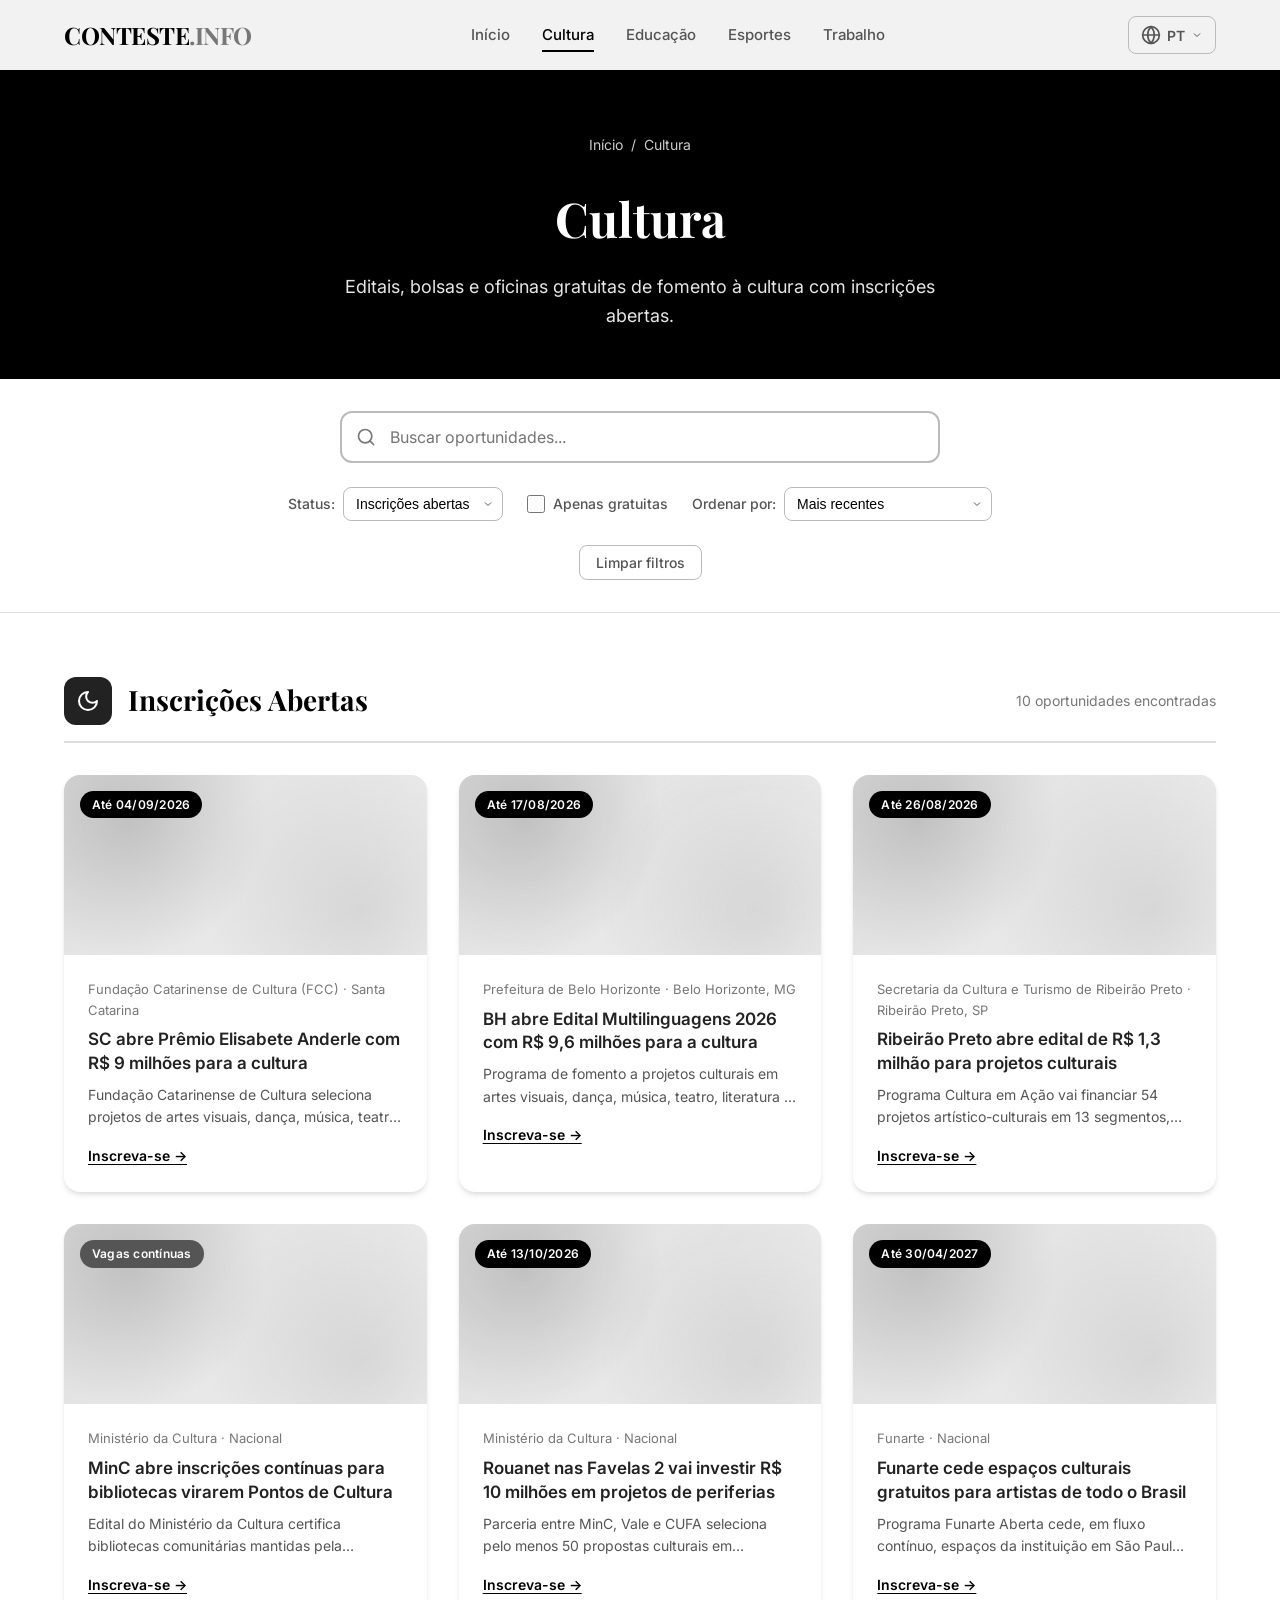
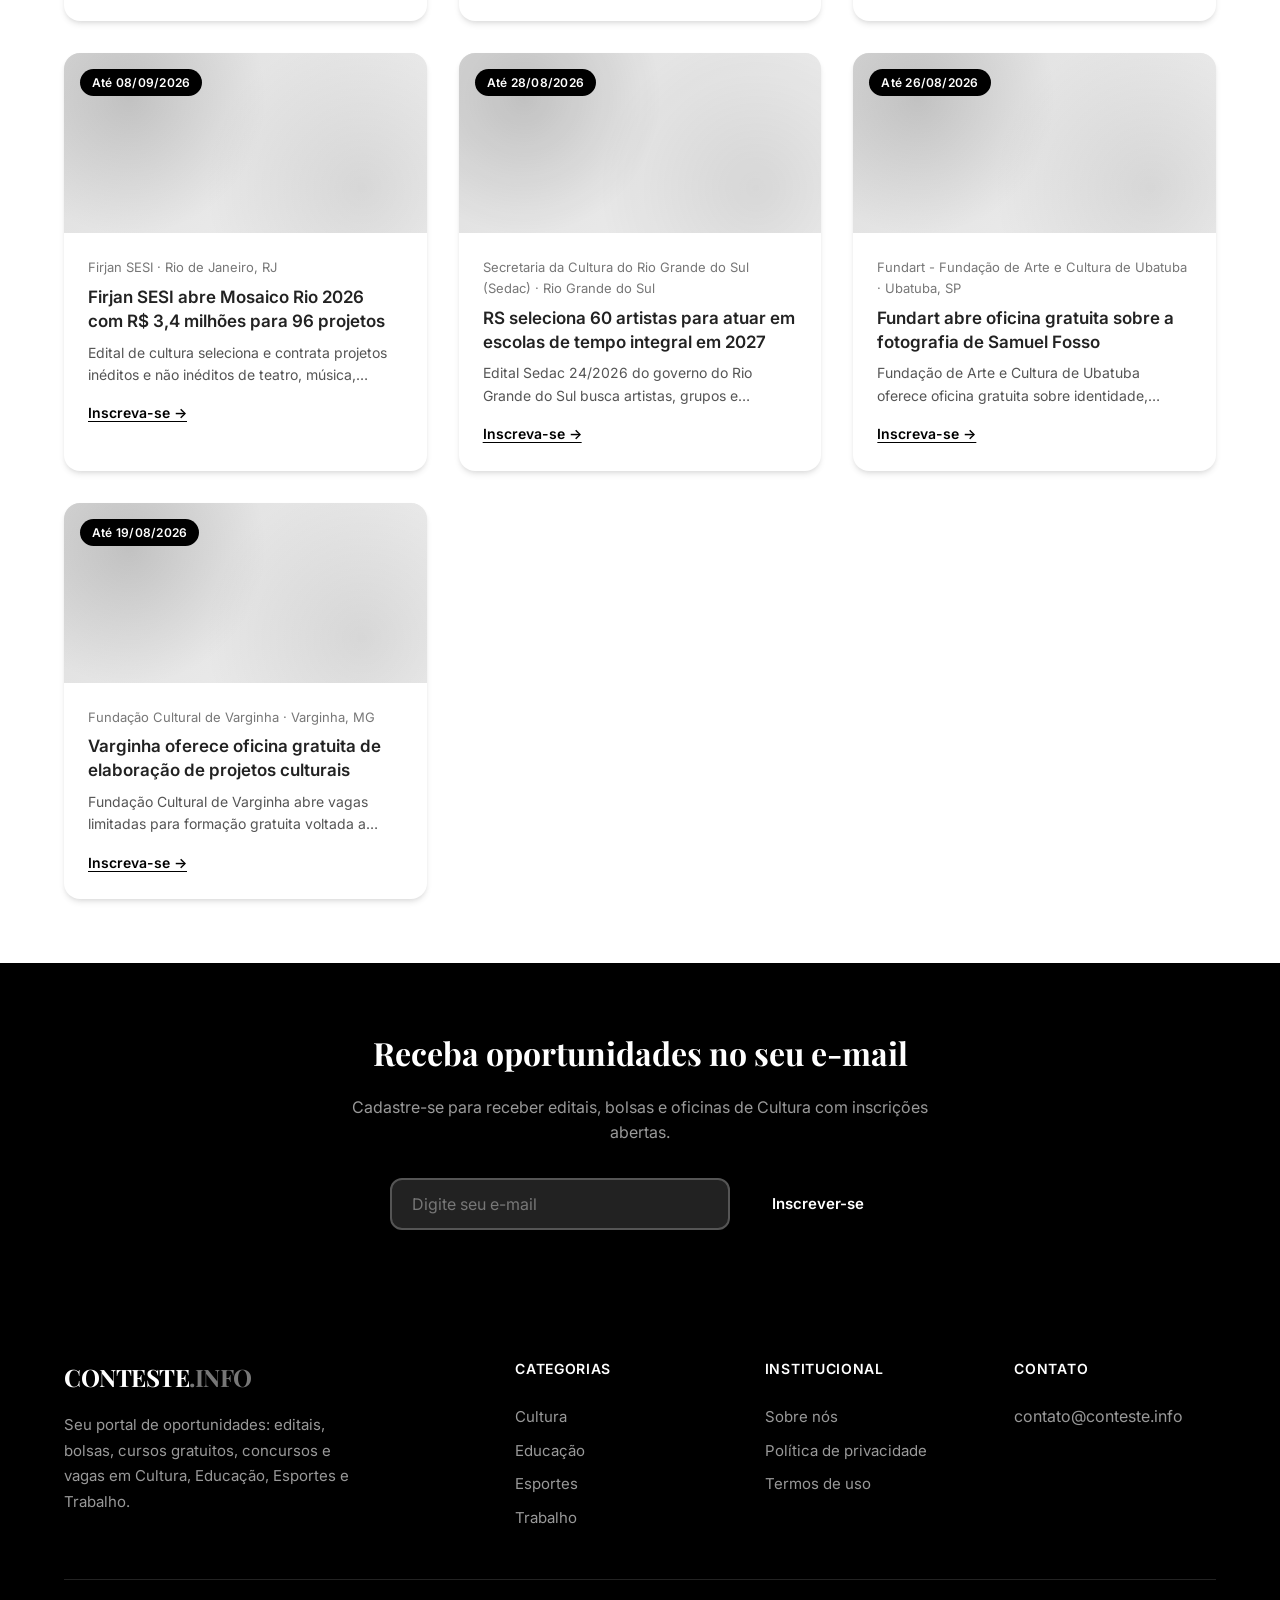
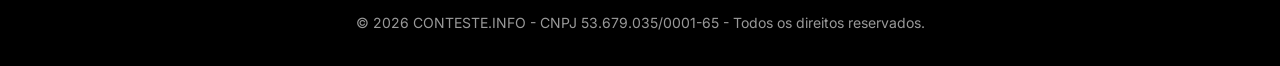
==== cultura.html @ 2ad953fc "Integra busca, filtros, paginacao e idiomas (trabalho do Cline) Traz as mudancas feitas pelo usuario" ====
<!DOCTYPE html>
<html lang="pt-BR">
<head>
    <meta charset="UTF-8">
    <meta name="viewport" content="width=device-width, initial-scale=1.0">
    <meta name="description" content="CONTESTE.INFO - Editais, bolsas e oficinas gratuitas de Cultura com inscrições abertas">
    <title>Cultura - Oportunidades Abertas | CONTESTE.INFO</title>
    <link rel="canonical" href="https://conteste.info/cultura.html">
    <meta property="og:type" content="website">
    <meta property="og:url" content="https://conteste.info/cultura.html">
    <meta property="og:site_name" content="CONTESTE.INFO">
    <meta property="og:title" content="Cultura - Oportunidades Abertas | CONTESTE.INFO">
    <meta property="og:description" content="Editais, bolsas e oficinas gratuitas de Cultura com inscrições abertas">
    <meta property="og:locale" content="pt_BR">
    <meta name="twitter:card" content="summary">
    <meta name="twitter:title" content="Cultura - Oportunidades Abertas | CONTESTE.INFO">
    <meta name="twitter:description" content="Editais, bolsas e oficinas gratuitas de Cultura com inscrições abertas">
    <link rel="stylesheet" href="css/style.css">
    <link rel="preconnect" href="https://fonts.googleapis.com">
    <link rel="preconnect" href="https://fonts.gstatic.com" crossorigin>
    <link href="https://fonts.googleapis.com/css2?family=Inter:wght@300;400;500;600;700&family=Playfair+Display:wght@600;700&display=swap" rel="stylesheet">
    <link rel="icon" type="image/svg+xml" href="assets/favicon.svg">
</head>
<body>
    <header class="header" id="header">
        <div class="container">
            <a href="index.html" class="logo">
                <span class="logo-text">CONTESTE</span>
                <span class="logo-dot">.INFO</span>
            </a>
            <button class="mobile-menu-btn" id="mobileMenuBtn" aria-label="Abrir menu">
                <span></span><span></span><span></span>
            </button>
            <nav class="nav" id="nav">
                <ul class="nav-list">
                    <li><a href="index.html" class="nav-link">Início</a></li>
                    <li><a href="cultura.html" class="nav-link active">Cultura</a></li>
                    <li><a href="educacao.html" class="nav-link">Educação</a></li>
                    <li><a href="esportes.html" class="nav-link">Esportes</a></li>
                    <li><a href="trabalho.html" class="nav-link">Trabalho</a></li>
                </ul>
            </nav>

            <!-- Language Switcher -->
            <div class="language-switcher">
                <button class="lang-btn" id="langBtn" aria-label="Selecionar idioma" aria-expanded="false">
                    <svg xmlns="http://www.w3.org/2000/svg" width="20" height="20" viewBox="0 0 24 24" fill="none" stroke="currentColor" stroke-width="2" stroke-linecap="round" stroke-linejoin="round"><circle cx="12" cy="12" r="10"/><path d="M2 12h20"/><path d="M12 2a15.3 15.3 0 0 1 4 10 15.3 15.3 0 0 1-4 10 15.3 15.3 0 0 1-4-10 15.3 15.3 0 0 1 4-10z"/></svg>
                    <span class="lang-current">PT</span>
                    <svg class="lang-arrow" xmlns="http://www.w3.org/2000/svg" width="12" height="12" viewBox="0 0 24 24" fill="none" stroke="currentColor" stroke-width="2"><path d="m6 9 6 6 6-6"/></svg>
                </button>
                <div class="lang-dropdown" id="langDropdown">
                    <button class="lang-option active" data-lang="pt">🇧🇷 Português</button>
                    <button class="lang-option" data-lang="en">🇺🇸 English</button>
                    <button class="lang-option" data-lang="es">🇪🇸 Español</button>
                </div>
            </div>
        </div>
    </header>

    <main>
        <section class="page-hero">
            <div class="container">
                <nav class="breadcrumb" aria-label="Breadcrumb">
                    <a href="index.html">Início</a><span>/</span><span>Cultura</span>
                </nav>
                <h1>Cultura</h1>
                <p>Editais, bolsas e oficinas gratuitas de fomento à cultura com inscrições abertas.</p>
            </div>
        </section>

        <section class="sections">
            <div class="container">
                <div class="category-section" id="cultura">
                    <div class="category-header">
                        <div class="category-icon">
                            <svg xmlns="http://www.w3.org/2000/svg" width="24" height="24" viewBox="0 0 24 24" fill="none" stroke="currentColor" stroke-width="2" stroke-linecap="round" stroke-linejoin="round"><path d="M12 3a6 6 0 0 0 9 9 9 9 0 1 1-9-9Z"/></svg>
                        </div>
                        <h2 class="category-title">Inscrições Abertas</h2>
                    </div>
                    <div class="news-grid">
                        <article class="news-card opportunity-card">
                            <div class="news-image">
                                <img src="https://www.gov.br/cultura/pt-br/centrais-de-conteudo/marcas-e-logotipos/marcas-atualizadas/minc-govbr_vertical_preto-1.png" alt="" loading="lazy" onerror="this.style.display='none'">
                                <span class="news-tag news-tag--ongoing">Vagas contínuas</span>
                            </div>
                            <div class="news-content">
                                <span class="news-date">Ministério da Cultura · Nacional</span>
                                <h3 class="news-title"><a href="https://www.gov.br/cultura/pt-br/assuntos/editais/inscricoes-abertas/edital-biblioteca-comunitaria-e-cultura-viva1/edital-biblioteca-comunitaria-e-cultura-viva" target="_blank" rel="noopener noreferrer">MinC abre inscrições contínuas para bibliotecas virarem Pontos de Cultura</a></h3>
                                <p class="news-excerpt">Edital do Ministério da Cultura certifica bibliotecas comunitárias mantidas pela sociedade civil como Pontos de Cultura, dando acesso a formações e pontuação extra em editais públicos.</p>
                                <a class="opportunity-cta" href="https://www.gov.br/cultura/pt-br/assuntos/editais/inscricoes-abertas/edital-biblioteca-comunitaria-e-cultura-viva1/edital-biblioteca-comunitaria-e-cultura-viva" target="_blank" rel="noopener noreferrer">Inscreva-se →</a>
                            </div>
                        </article>
                        <article class="news-card opportunity-card">
                            <div class="news-image">
                                <img src="https://www.gov.br/cultura/pt-br/centrais-de-conteudo/marcas-e-logotipos/marcas-atualizadas/minc-govbr_vertical_preto-1.png" alt="" loading="lazy" onerror="this.style.display='none'">
                                <span class="news-tag">Até 13/10/2026</span>
                            </div>
                            <div class="news-content">
                                <span class="news-date">Ministério da Cultura · Nacional</span>
                                <h3 class="news-title"><a href="https://www.gov.br/cultura/pt-br/assuntos/editais/inscricoes-abertas/programa-rouanet-nas-favelas-2/programa-rouanet-nas-favelas-2" target="_blank" rel="noopener noreferrer">Rouanet nas Favelas 2 vai investir R$ 10 milhões em projetos de periferias</a></h3>
                                <p class="news-excerpt">Parceria entre MinC, Vale e CUFA seleciona pelo menos 50 propostas culturais em territórios de favelas e periferias urbanas, com até R$ 200 mil por projeto.</p>
                                <a class="opportunity-cta" href="https://www.gov.br/cultura/pt-br/assuntos/editais/inscricoes-abertas/programa-rouanet-nas-favelas-2/programa-rouanet-nas-favelas-2" target="_blank" rel="noopener noreferrer">Inscreva-se →</a>
                            </div>
                        </article>
                        <article class="news-card opportunity-card">
                            <div class="news-image">
                                <img src="https://www.gov.br/funarte/pt-br/BANNERSITE1120X420PX.png" alt="" loading="lazy" onerror="this.style.display='none'">
                                <span class="news-tag">Até 30/04/2027</span>
                            </div>
                            <div class="news-content">
                                <span class="news-date">Funarte · Nacional</span>
                                <h3 class="news-title"><a href="https://www.gov.br/funarte/pt-br/editais-1/2026/programa-funarte-aberta/programa-funarte-aberta-2026-2013-ocupacao-dos-espacos-culturais-da-funarte-centro-tecnico-de-artes" target="_blank" rel="noopener noreferrer">Funarte cede espaços culturais gratuitos para artistas de todo o Brasil</a></h3>
                                <p class="news-excerpt">Programa Funarte Aberta cede, em fluxo contínuo, espaços da instituição em São Paulo, Rio de Janeiro e Minas Gerais para artistas, coletivos e MEIs realizarem mostras, ensaios e formações.</p>
                                <a class="opportunity-cta" href="https://www.gov.br/funarte/pt-br/editais-1/2026/programa-funarte-aberta/programa-funarte-aberta-2026-2013-ocupacao-dos-espacos-culturais-da-funarte-centro-tecnico-de-artes" target="_blank" rel="noopener noreferrer">Inscreva-se →</a>
                            </div>
                        </article>
                        <article class="news-card opportunity-card">
                            <div class="news-image">
                                <img src="https://www.folhadointerior.com.br/wp-content/uploads/2026/08/edital-cultura-firjan-sesi-e1786386224728.jpg" alt="" loading="lazy" onerror="this.style.display='none'">
                                <span class="news-tag">Até 08/09/2026</span>
                            </div>
                            <div class="news-content">
                                <span class="news-date">Firjan SESI · Rio de Janeiro, RJ</span>
                                <h3 class="news-title"><a href="https://www.firjan.com.br/noticias/edital-mosaico-rio-2026.htm" target="_blank" rel="noopener noreferrer">Firjan SESI abre Mosaico Rio 2026 com R$ 3,4 milhões para 96 projetos</a></h3>
                                <p class="news-excerpt">Edital de cultura seleciona e contrata projetos inéditos e não inéditos de teatro, música, dança, circo, fotografia e artes visuais de pessoas jurídicas e MEIs culturais do Rio de Janeiro.</p>
                                <a class="opportunity-cta" href="https://www.firjan.com.br/noticias/edital-mosaico-rio-2026.htm" target="_blank" rel="noopener noreferrer">Inscreva-se →</a>
                            </div>
                        </article>
                        <article class="news-card opportunity-card">
                            <div class="news-image">
                                <img src="https://cultura.rs.gov.br/upload/recortes/202607/20093501_189603_GD.jpeg" alt="" loading="lazy" onerror="this.style.display='none'">
                                <span class="news-tag">Até 28/08/2026</span>
                            </div>
                            <div class="news-content">
                                <span class="news-date">Secretaria da Cultura do Rio Grande do Sul (Sedac) · Rio Grande do Sul</span>
                                <h3 class="news-title"><a href="https://cultura.rs.gov.br/edital-para-projetos-culturais-em-escolas-de-tempo-integral-esta-com-inscricoes-abertas" target="_blank" rel="noopener noreferrer">RS seleciona 60 artistas para atuar em escolas de tempo integral em 2027</a></h3>
                                <p class="news-excerpt">Edital Sedac 24/2026 do governo do Rio Grande do Sul busca artistas, grupos e coletivos com experiência de ensino para desenvolver projetos culturais integrados ao currículo escolar.</p>
                                <a class="opportunity-cta" href="https://cultura.rs.gov.br/edital-para-projetos-culturais-em-escolas-de-tempo-integral-esta-com-inscricoes-abertas" target="_blank" rel="noopener noreferrer">Inscreva-se →</a>
                            </div>
                        </article>
                        <article class="news-card opportunity-card">
                            <div class="news-image">
                                <img src="https://www.ubatuba.sp.gov.br/wp-content/uploads/sites/2/2026/07/WhatsApp-Image-2026-07-30-at-12.11.11.jpeg" alt="" loading="lazy" onerror="this.style.display='none'">
                                <span class="news-tag">Até 26/08/2026</span>
                            </div>
                            <div class="news-content">
                                <span class="news-date">Fundart - Fundação de Arte e Cultura de Ubatuba · Ubatuba, SP</span>
                                <h3 class="news-title"><a href="https://www.ubatuba.sp.gov.br/noticias/inscricoesfundartagosto26/" target="_blank" rel="noopener noreferrer">Fundart abre oficina gratuita sobre a fotografia de Samuel Fosso</a></h3>
                                <p class="news-excerpt">Fundação de Arte e Cultura de Ubatuba oferece oficina gratuita sobre identidade, representação e cultura na obra do fotógrafo camaronês, aberta a maiores de 16 anos.</p>
                                <a class="opportunity-cta" href="https://www.ubatuba.sp.gov.br/noticias/inscricoesfundartagosto26/" target="_blank" rel="noopener noreferrer">Inscreva-se →</a>
                            </div>
                        </article>
                        <article class="news-card opportunity-card">
                            <div class="news-image">
                                <img src="https://fundacaoculturaldevarginha.com.br/wp-content/uploads/2026/08/SaveClip.App_764832864_17955190410195025_285519412769296324_n-001.jpg" alt="" loading="lazy" onerror="this.style.display='none'">
                                <span class="news-tag">Até 19/08/2026</span>
                            </div>
                            <div class="news-content">
                                <span class="news-date">Fundação Cultural de Varginha · Varginha, MG</span>
                                <h3 class="news-title"><a href="https://fundacaoculturaldevarginha.com.br/inscricoes-gratuitas-para-oficina-de-elaboracao-de-projetos-culturais/" target="_blank" rel="noopener noreferrer">Varginha oferece oficina gratuita de elaboração de projetos culturais</a></h3>
                                <p class="news-excerpt">Fundação Cultural de Varginha abre vagas limitadas para formação gratuita voltada a artistas, produtores e gestores culturais interessados em economia criativa, com certificado ao final.</p>
                                <a class="opportunity-cta" href="https://fundacaoculturaldevarginha.com.br/inscricoes-gratuitas-para-oficina-de-elaboracao-de-projetos-culturais/" target="_blank" rel="noopener noreferrer">Inscreva-se →</a>
                            </div>
                        </article>
                    </div>
                </div>
            </div>
        </section>

        <section class="newsletter">
            <div class="container">
                <div class="newsletter-content">
                    <h2 class="newsletter-title">Receba oportunidades no seu e-mail</h2>
                    <p class="newsletter-text">Cadastre-se para receber editais, bolsas e oficinas de Cultura com inscrições abertas.</p>
                    <form class="newsletter-form" id="newsletterForm" method="post" target="_blank">
                        <input type="email" name="email" class="newsletter-input" placeholder="Digite seu e-mail" required>
                        <input type="hidden" name="embed" value="1">
                        <button type="submit" class="btn btn-secondary">Inscrever-se</button>
                    </form>
                </div>
            </div>
        </section>
    </main>

    <footer class="footer">
        <div class="container">
            <div class="footer-grid">
                <div class="footer-brand">
                    <a href="index.html" class="logo">
                        <span class="logo-text">CONTESTE</span>
                        <span class="logo-dot">.INFO</span>
                    </a>
                    <p class="footer-description">Seu portal de oportunidades: editais, bolsas, cursos gratuitos, concursos e vagas em Cultura, Educação, Esportes e Trabalho.</p>
                </div>
                <div class="footer-links">
                    <h4 class="footer-title">Categorias</h4>
                    <ul>
                        <li><a href="cultura.html">Cultura</a></li>
                        <li><a href="educacao.html">Educação</a></li>
                        <li><a href="esportes.html">Esportes</a></li>
                        <li><a href="trabalho.html">Trabalho</a></li>
                    </ul>
                </div>
                <div class="footer-links">
                    <h4 class="footer-title">Institucional</h4>
                    <ul>
                        <li><a href="#">Sobre nós</a></li>
                        <li><a href="#">Política de privacidade</a></li>
                        <li><a href="#">Termos de uso</a></li>
                    </ul>
                </div>
                <div class="footer-contact">
                    <h4 class="footer-title">Contato</h4>
                    <p><a href="mailto:contato@conteste.info">contato@conteste.info</a></p>
                </div>
            </div>
            <div class="footer-bottom">
                <p>&copy; 2026 CONTESTE.INFO - CNPJ 53.679.035/0001-65 - Todos os direitos reservados.</p>
            </div>
        </div>
    </footer>
    <script src="js/main.js"></script>
</body>
</html>
---- css/style.css ----
/* ============================================
   CONTESTE.INFO - Stylesheet Principal
   Versão Preto e Branco
   ============================================ */

:root {
    /* Cores - Preto e Branco */
    --color-black: #000000;
    --color-gray-900: #111111;
    --color-gray-800: #222222;
    --color-gray-700: #333333;
    --color-gray-600: #555555;
    --color-gray-500: #777777;
    --color-gray-400: #999999;
    --color-gray-300: #bbbbbb;
    --color-gray-200: #dddddd;
    --color-gray-100: #f0f0f0;
    --color-white: #ffffff;
    
    /* Cores de Categoria (preto e branco) */
    --color-cultura: #222222;
    --color-educacao: #333333;
    --color-esportes: #444444;
    --color-trabalho: #555555;
    
    /* Tipografia */
    --font-primary: 'Inter', -apple-system, BlinkMacSystemFont, 'Segoe UI', sans-serif;
    --font-display: 'Playfair Display', Georgia, serif;
    
    /* Espaçamento */
    --spacing-xs: 0.25rem;
    --spacing-sm: 0.5rem;
    --spacing-md: 1rem;
    --spacing-lg: 1.5rem;
    --spacing-xl: 2rem;
    --spacing-2xl: 3rem;
    --spacing-3xl: 4rem;
    
    /* Border Radius */
    --radius-sm: 0.25rem;
    --radius-md: 0.5rem;
    --radius-lg: 0.75rem;
    --radius-xl: 1rem;
    --radius-2xl: 1.5rem;
    --radius-full: 9999px;
    
    /* Shadows */
    --shadow-sm: 0 1px 2px 0 rgba(0, 0, 0, 0.05);
    --shadow-md: 0 4px 6px -1px rgba(0, 0, 0, 0.1), 0 2px 4px -1px rgba(0, 0, 0, 0.06);
    --shadow-lg: 0 10px 15px -3px rgba(0, 0, 0, 0.1), 0 4px 6px -2px rgba(0, 0, 0, 0.05);
    --shadow-xl: 0 20px 25px -5px rgba(0, 0, 0, 0.1), 0 10px 10px -5px rgba(0, 0, 0, 0.04);
    
    /* Transitions */
    --transition-fast: 150ms ease;
    --transition-base: 200ms ease;
    --transition-slow: 300ms ease;
    
    /* Container */
    --container-max: 1200px;
    --container-padding: 1.5rem;
}

/* Reset & Base */
*, *::before, *::after { box-sizing: border-box; margin: 0; padding: 0; }

html { font-size: 16px; scroll-behavior: smooth; -webkit-font-smoothing: antialiased; }

body {
    font-family: var(--font-primary);
    font-size: 1rem;
    line-height: 1.6;
    color: var(--color-gray-800);
    background-color: var(--color-gray-50);
    overflow-x: hidden;
}

a { color: inherit; text-decoration: none; transition: color var(--transition-fast); }
a:hover { color: var(--color-black); }
img { max-width: 100%; height: auto; display: block; }
ul { list-style: none; }
button { font-family: inherit; cursor: pointer; border: none; background: none; }
input { font-family: inherit; }

.container { max-width: var(--container-max); margin: 0 auto; padding: 0 var(--container-padding); }

/* Header */
.header {
    position: fixed; top: 0; left: 0; right: 0; z-index: 1000;
    background-color: rgba(255, 255, 255, 0.95);
    backdrop-filter: blur(10px);
    box-shadow: var(--shadow-sm);
    transition: box-shadow var(--transition-base);
}
.header.scrolled { box-shadow: var(--shadow-md); }
.header .container { display: flex; align-items: center; justify-content: space-between; height: 70px; }

.logo {
    display: flex; align-items: baseline;
    font-family: var(--font-display);
    font-weight: 700; font-size: 1.5rem;
    color: var(--color-black);
    letter-spacing: -0.02em;
}
.logo:hover { color: var(--color-gray-600); }
.logo-text { color: var(--color-black); }
.logo-dot { color: var(--color-gray-500); }

.nav { display: flex; align-items: center; }
.nav-list { display: flex; align-items: center; gap: var(--spacing-xl); }
.nav-link {
    position: relative; font-weight: 500; font-size: 0.9375rem;
    color: var(--color-gray-600); padding: var(--spacing-sm) 0;
    transition: color var(--transition-fast);
}
.nav-link::after {
    content: ''; position: absolute; bottom: 0; left: 0; width: 0; height: 2px;
    background-color: var(--color-black); transition: width var(--transition-base);
}
.nav-link:hover, .nav-link.active { color: var(--color-black); }
.nav-link:hover::after, .nav-link.active::after { width: 100%; }

.mobile-menu-btn {
    display: none; flex-direction: column; justify-content: space-between;
    width: 24px; height: 18px; padding: 0;
}
.mobile-menu-btn span {
    display: block; width: 100%; height: 2px;
    background-color: var(--color-black); border-radius: var(--radius-full);
    transition: all var(--transition-base);
}
.mobile-menu-btn.active span:nth-child(1) { transform: rotate(45deg) translate(5px, 5px); }
.mobile-menu-btn.active span:nth-child(2) { opacity: 0; }
.mobile-menu-btn.active span:nth-child(3) { transform: rotate(-45deg) translate(5px, -5px); }

/* Hero */
.hero {
    padding-top: calc(70px + var(--spacing-3xl));
    padding-bottom: var(--spacing-3xl);
    background-color: var(--color-black);
    color: var(--color-white);
    overflow: hidden; position: relative;
}
.hero .container { display: grid; grid-template-columns: 1fr 1fr; gap: var(--spacing-3xl); align-items: center; }
.hero-content { position: relative; z-index: 1; }
.hero-title {
    font-family: var(--font-display);
    font-size: clamp(2.5rem, 5vw, 3.5rem);
    font-weight: 700; line-height: 1.2; margin-bottom: var(--spacing-lg);
}
.hero-title .highlight {
    color: var(--color-white);
    text-decoration: underline;
    text-underline-offset: 8px;
}
.hero-subtitle {
    font-size: 1.125rem; line-height: 1.7; opacity: 0.8;
    margin-bottom: var(--spacing-xl); max-width: 500px;
}
.hero-visual { position: relative; display: flex; justify-content: center; align-items: center; }
.hero-shape {
    width: 400px; height: 400px;
    background: linear-gradient(135deg, rgba(255,255,255,0.15) 0%, rgba(255,255,255,0.03) 100%);
    border-radius: 30% 70% 70% 30% / 30% 30% 70% 70%;
    animation: morphShape 8s ease-in-out infinite;
}
@keyframes morphShape {
    0%, 100% { border-radius: 30% 70% 70% 30% / 30% 30% 70% 70%; }
    50% { border-radius: 50% 50% 33% 67% / 56% 68% 32% 44%; }
}

/* Buttons */
.btn {
    display: inline-flex; align-items: center; justify-content: center;
    padding: 0.75rem 1.5rem; font-weight: 600; font-size: 0.9375rem;
    border-radius: var(--radius-lg); transition: all var(--transition-base); cursor: pointer;
}
.btn-primary {
    background-color: var(--color-white); color: var(--color-black);
    box-shadow: 0 4px 14px rgba(255, 255, 255, 0.2);
}
.btn-primary:hover {
    background-color: transparent; color: var(--color-white);
    transform: translateY(-2px); box-shadow: 0 6px 20px rgba(255, 255, 255, 0.3);
}
.btn-secondary {
    background-color: var(--color-black); color: var(--color-white);
    border: 2px solid var(--color-black);
}
.btn-secondary:hover {
    background-color: transparent; color: var(--color-black);
}

/* Sections */
.sections { padding: var(--spacing-3xl) 0; }
.category-section { margin-bottom: var(--spacing-3xl); }
.category-section:last-child { margin-bottom: 0; }

.category-header {
    display: flex; align-items: center; gap: var(--spacing-md);
    margin-bottom: var(--spacing-xl); padding-bottom: var(--spacing-md);
    border-bottom: 2px solid var(--color-gray-200);
}
.category-icon {
    display: flex; align-items: center; justify-content: center;
    width: 48px; height: 48px; border-radius: var(--radius-lg);
    color: var(--color-white);
}
#cultura .category-icon { background-color: var(--color-cultura); }
#educacao .category-icon { background-color: var(--color-educacao); }
#esportes .category-icon { background-color: var(--color-esportes); }
#trabalho .category-icon { background-color: var(--color-trabalho); }

.category-title {
    font-family: var(--font-display);
    font-size: 1.75rem; font-weight: 700;
    color: var(--color-black); flex: 1;
}
.see-more {
    font-weight: 600; font-size: 0.875rem; color: var(--color-black);
    text-transform: uppercase; letter-spacing: 0.05em;
    transition: transform var(--transition-fast);
}
.see-more:hover { transform: translateX(4px); color: var(--color-black); }

/* News Grid */
.news-grid { display: grid; grid-template-columns: repeat(3, 1fr); gap: var(--spacing-xl); }

/* News Card */
.news-card {
    background-color: var(--color-white);
    border-radius: var(--radius-xl); overflow: hidden;
    box-shadow: var(--shadow-md);
    transition: all var(--transition-base);
}
.news-card:hover { transform: translateY(-8px); box-shadow: var(--shadow-xl); }
.news-card.featured .news-image { height: 240px; }

.news-image {
    position: relative; height: 180px; overflow: hidden;
    background-color: var(--color-gray-100);
    background-size: cover; background-position: center;
    display: flex; align-items: flex-start; padding: var(--spacing-md);
}
.news-image::before { content: ''; position: absolute; inset: 0; }
.news-image img {
    position: absolute; inset: 0; width: 100%; height: 100%;
    object-fit: contain; object-position: center;
    background-color: var(--color-white);
}

/* Padrões geométricos por categoria (preto e branco) */
#cultura .news-image::before {
    background:
        radial-gradient(circle at 18% 25%, rgba(0,0,0,0.14) 0%, transparent 42%),
        radial-gradient(circle at 82% 75%, rgba(0,0,0,0.09) 0%, transparent 48%),
        linear-gradient(135deg, var(--color-gray-200) 0%, var(--color-gray-100) 100%);
}
#educacao .news-image::before {
    background-image:
        linear-gradient(var(--color-gray-300) 1px, transparent 1px),
        linear-gradient(90deg, var(--color-gray-300) 1px, transparent 1px),
        linear-gradient(135deg, var(--color-gray-100) 0%, var(--color-white) 100%);
    background-size: 24px 24px, 24px 24px, 100% 100%;
    opacity: 0.9;
}
#esportes .news-image::before {
    background:
        repeating-linear-gradient(45deg, var(--color-gray-300) 0 2px, transparent 2px 18px),
        linear-gradient(160deg, var(--color-gray-100) 0%, var(--color-gray-200) 100%);
}
#trabalho .news-image::before {
    background:
        radial-gradient(var(--color-gray-400) 1.5px, transparent 1.5px),
        linear-gradient(180deg, var(--color-white) 0%, var(--color-gray-100) 100%);
    background-size: 18px 18px, 100% 100%;
    background-position: 0 0, 0 0;
}
.news-tag {
    position: relative; z-index: 1;
    display: inline-block; padding: 0.25rem 0.75rem;
    background-color: var(--color-black);
    color: var(--color-white);
    font-size: 0.75rem; font-weight: 600;
    text-transform: none; letter-spacing: 0.02em;
    border-radius: var(--radius-full);
}
.news-tag--ongoing { background-color: var(--color-gray-600); }

.news-content { padding: var(--spacing-lg); }
.news-date {
    display: block; font-size: 0.8125rem;
    color: var(--color-gray-500); margin-bottom: var(--spacing-sm);
}
.opportunity-cta {
    display: inline-flex; align-items: center; gap: 0.25rem;
    margin-top: var(--spacing-md);
    font-weight: 600; font-size: 0.875rem;
    color: var(--color-black);
    text-decoration: underline; text-underline-offset: 3px;
}
.opportunity-cta:hover { color: var(--color-gray-600); }
.news-title {
    font-size: 1.0625rem; font-weight: 600; line-height: 1.4;
    margin-bottom: var(--spacing-sm); display: -webkit-box;
    -webkit-line-clamp: 2; -webkit-box-orient: vertical; overflow: hidden;
}
.news-title a:hover { color: var(--color-black); }
.news-excerpt {
    font-size: 0.875rem; color: var(--color-gray-600); line-height: 1.6;
    display: -webkit-box; -webkit-line-clamp: 2; -webkit-box-orient: vertical; overflow: hidden;
}

/* Newsletter */
.newsletter {
    padding: var(--spacing-3xl) 0;
    background-color: var(--color-black);
}
.newsletter-content { text-align: center; max-width: 600px; margin: 0 auto; }
.newsletter-title {
    font-family: var(--font-display);
    font-size: 2rem; font-weight: 700;
    color: var(--color-white); margin-bottom: var(--spacing-md);
}
.newsletter-text { color: var(--color-gray-400); margin-bottom: var(--spacing-xl); }
.newsletter-form { display: flex; gap: var(--spacing-md); max-width: 500px; margin: 0 auto; }
.newsletter-input {
    flex: 1; padding: 0.875rem 1.25rem;
    border: 2px solid var(--color-gray-600); border-radius: var(--radius-lg);
    background-color: var(--color-gray-800); color: var(--color-white);
    font-size: 1rem; transition: border-color var(--transition-fast);
}
.newsletter-input::placeholder { color: var(--color-gray-500); }
.newsletter-input:focus { outline: none; border-color: var(--color-white); }

/* Footer */
.footer {
    background-color: var(--color-black);
    color: var(--color-gray-400);
    padding-top: var(--spacing-3xl); padding-bottom: var(--spacing-xl);
}
.footer-grid {
    display: grid; grid-template-columns: 2fr 1fr 1fr 1fr;
    gap: var(--spacing-2xl); margin-bottom: var(--spacing-2xl);
}
.footer-brand .logo { margin-bottom: var(--spacing-md); }
.footer-brand .logo-text { color: var(--color-white); }
.footer-brand .logo-dot { color: var(--color-gray-500); }
.footer-description { font-size: 0.9375rem; line-height: 1.7; max-width: 300px; }

.footer-title {
    font-size: 0.875rem; font-weight: 600;
    text-transform: uppercase; letter-spacing: 0.05em;
    color: var(--color-white); margin-bottom: var(--spacing-lg);
}
.footer-links ul { display: flex; flex-direction: column; gap: var(--spacing-sm); }
.footer-links a { font-size: 0.9375rem; transition: color var(--transition-fast); }
.footer-links a:hover { color: var(--color-white); }

.footer-contact p { margin-bottom: var(--spacing-md); }
.footer-contact a { color: var(--color-gray-400); }
.footer-contact a:hover { color: var(--color-white); }

.social-links { display: flex; gap: var(--spacing-md); }
.social-links a {
    display: flex; align-items: center; justify-content: center;
    width: 40px; height: 40px; border-radius: var(--radius-lg);
    background-color: var(--color-gray-800);
    transition: all var(--transition-fast);
}
.social-links a:hover {
    background-color: var(--color-white);
    color: var(--color-black);
}

.footer-bottom {
    padding-top: var(--spacing-xl);
    border-top: 1px solid var(--color-gray-800);
    text-align: center; font-size: 0.875rem;
}

/* Page Hero (for category pages) */
.page-hero {
    padding-top: calc(70px + var(--spacing-3xl));
    padding-bottom: var(--spacing-2xl);
    background-color: var(--color-black);
    color: var(--color-white);
}
.page-hero .container { text-align: center; }
.page-hero h1 {
    font-family: var(--font-display);
    font-size: clamp(2rem, 4vw, 3rem);
    font-weight: 700; margin-bottom: var(--spacing-md);
}
.page-hero p { font-size: 1.125rem; opacity: 0.9; max-width: 600px; margin: 0 auto; }
.breadcrumb {
    display: flex; justify-content: center; gap: var(--spacing-sm);
    margin-bottom: var(--spacing-lg); font-size: 0.875rem; opacity: 0.8;
}
.breadcrumb a:hover { color: var(--color-white); }

/* Responsive */
@media (max-width: 1024px) {
    .news-grid { grid-template-columns: repeat(2, 1fr); }
    .footer-grid { grid-template-columns: repeat(2, 1fr); }
    .hero .container { grid-template-columns: 1fr; text-align: center; }
    .hero-subtitle { margin-left: auto; margin-right: auto; }
    .hero-visual { display: none; }
}

@media (max-width: 768px) {
    :root { --container-padding: 1rem; }
    
    .mobile-menu-btn { display: flex; }
    .nav {
        position: fixed; top: 70px; left: 0; right: 0;
        background-color: var(--color-white);
        box-shadow: var(--shadow-lg);
        transform: translateY(-100%); opacity: 0; visibility: hidden;
        transition: all var(--transition-base);
    }
    .nav.active { transform: translateY(0); opacity: 1; visibility: visible; }
    .nav-list { flex-direction: column; gap: 0; padding: var(--spacing-lg); }
    .nav-link {
        display: block; padding: var(--spacing-md) 0;
        border-bottom: 1px solid var(--color-gray-100); width: 100%;
    }
    .nav-link::after { display: none; }
    
    .news-grid { grid-template-columns: 1fr; }
    .category-header { flex-wrap: wrap; }
    .see-more { order: 3; width: 100%; text-align: right; margin-top: var(--spacing-sm); }
    .newsletter-form { flex-direction: column; }
    
    .footer-grid { grid-template-columns: 1fr; gap: var(--spacing-xl); }
    .footer-brand { order: 1; }
    .footer-contact { order: 2; }
    .footer-links:first-of-type { order: 3; }
    .footer-links:last-of-type { order: 4; }
}

@media (max-width: 480px) {
    .hero-title { font-size: 2rem; }
    .category-title { font-size: 1.5rem; }
    .newsletter-title { font-size: 1.5rem; }
}

/* Animations */
.scroll-animate { opacity: 0; transform: translateY(20px); transition: all 0.6s ease; }
.scroll-animate.visible { opacity: 1; transform: translateY(0); }

/* Search & Filters */
.search-filters {
    padding: var(--spacing-xl) 0;
    background-color: var(--color-white);
    border-bottom: 1px solid var(--color-gray-200);
}
.search-box {
    position: relative;
    max-width: 600px;
    margin: 0 auto var(--spacing-lg);
}
.search-input {
    width: 100%;
    padding: 0.875rem 1rem 0.875rem 3rem;
    border: 2px solid var(--color-gray-300);
    border-radius: var(--radius-lg);
    font-size: 1rem;
    transition: border-color var(--transition-fast);
}
.search-input:focus {
    outline: none;
    border-color: var(--color-black);
}
.search-icon {
    position: absolute;
    left: 1rem;
    top: 50%;
    transform: translateY(-50%);
    color: var(--color-gray-500);
}
.filters-group {
    display: flex;
    flex-wrap: wrap;
    gap: var(--spacing-lg);
    align-items: center;
    justify-content: center;
    max-width: 800px;
    margin: 0 auto;
}
.filter-item {
    display: flex;
    align-items: center;
    gap: var(--spacing-sm);
}
.filter-label {
    font-size: 0.875rem;
    font-weight: 500;
    color: var(--color-gray-600);
    white-space: nowrap;
}
.filter-select {
    padding: 0.5rem 2rem 0.5rem 0.75rem;
    border: 1px solid var(--color-gray-300);
    border-radius: var(--radius-md);
    font-size: 0.875rem;
    background-color: var(--color-white);
    cursor: pointer;
    appearance: none;
    background-image: url("data:image/svg+xml,%3Csvg xmlns='http://www.w3.org/2000/svg' width='12' height='12' viewBox='0 0 24 24' fill='none' stroke='%23555' stroke-width='2'%3E%3Cpath d='m6 9 6 6 6-6'/%3E%3C/svg%3E");
    background-repeat: no-repeat;
    background-position: right 0.5rem center;
}
.filter-select:focus {
    outline: none;
    border-color: var(--color-black);
}
.checkbox-label {
    display: flex;
    align-items: center;
    gap: 0.5rem;
    cursor: pointer;
}
.checkbox-label input[type="checkbox"] {
    width: 1.125rem;
    height: 1.125rem;
    accent-color: var(--color-black);
    cursor: pointer;
}
.btn-clear-filters {
    padding: 0.5rem 1rem;
    font-size: 0.875rem;
    font-weight: 500;
    color: var(--color-gray-600);
    border: 1px solid var(--color-gray-300);
    border-radius: var(--radius-md);
    background-color: var(--color-white);
    cursor: pointer;
    transition: all var(--transition-fast);
}
.btn-clear-filters:hover {
    background-color: var(--color-gray-100);
    color: var(--color-black);
}
.results-count {
    font-size: 0.875rem;
    color: var(--color-gray-500);
    margin-left: auto;
}

/* Pagination */
.pagination {
    display: flex;
    justify-content: center;
    padding: var(--spacing-2xl) 0;
}
.pagination-list {
    display: flex;
    align-items: center;
    gap: var(--spacing-sm);
    list-style: none;
}
.pagination-btn {
    display: flex;
    align-items: center;
    justify-content: center;
    min-width: 2.5rem;
    height: 2.5rem;
    padding: 0 0.5rem;
    font-size: 0.875rem;
    font-weight: 500;
    color: var(--color-gray-600);
    background-color: var(--color-white);
    border: 1px solid var(--color-gray-300);
    border-radius: var(--radius-md);
    cursor: pointer;
    transition: all var(--transition-fast);
}
.pagination-btn:hover {
    background-color: var(--color-gray-100);
    color: var(--color-black);
    border-color: var(--color-gray-400);
}
.pagination-btn.active {
    background-color: var(--color-black);
    color: var(--color-white);
    border-color: var(--color-black);
}
.pagination-ellipsis {
    padding: 0 0.5rem;
    color: var(--color-gray-400);
}
.no-results {
    text-align: center;
    padding: var(--spacing-3xl);
    color: var(--color-gray-500);
    font-size: 1.125rem;
}

/* Opportunity Card Status Variants */
.opportunity-card--closed {
    opacity: 0.7;
}
.opportunity-card--closed .news-tag {
    background-color: var(--color-gray-400);
}
.opportunity-card--extended .news-tag {
    background-color: var(--color-gray-700);
}
.opportunity-card--coming-soon .news-tag {
    background-color: var(--color-gray-500);
}

/* Language Switcher */
.language-switcher {
    position: relative;
    margin-left: var(--spacing-lg);
}
.lang-btn {
    display: flex;
    align-items: center;
    gap: 0.375rem;
    padding: 0.5rem 0.75rem;
    font-size: 0.875rem;
    font-weight: 500;
    color: var(--color-gray-600);
    background-color: transparent;
    border: 1px solid var(--color-gray-300);
    border-radius: var(--radius-md);
    cursor: pointer;
    transition: all var(--transition-fast);
}
.lang-btn:hover {
    background-color: var(--color-gray-100);
    color: var(--color-black);
    border-color: var(--color-gray-400);
}
.lang-current {
    font-weight: 600;
    text-transform: uppercase;
}
.lang-arrow {
    transition: transform var(--transition-fast);
}
.lang-btn[aria-expanded="true"] .lang-arrow {
    transform: rotate(180deg);
}
.lang-dropdown {
    position: absolute;
    top: calc(100% + 0.5rem);
    right: 0;
    min-width: 140px;
    background-color: var(--color-white);
    border: 1px solid var(--color-gray-200);
    border-radius: var(--radius-lg);
    box-shadow: var(--shadow-lg);
    opacity: 0;
    visibility: hidden;
    transform: translateY(-0.5rem);
    transition: all var(--transition-fast);
    z-index: 1001;
}
.lang-dropdown.active {
    opacity: 1;
    visibility: visible;
    transform: translateY(0);
}
.lang-option {
    display: block;
    width: 100%;
    padding: 0.625rem 0.875rem;
    font-size: 0.875rem;
    text-align: left;
    color: var(--color-gray-700);
    background: none;
    border: none;
    cursor: pointer;
    transition: background-color var(--transition-fast);
}
.lang-option:hover {
    background-color: var(--color-gray-100);
}
.lang-option.active {
    background-color: var(--color-gray-100);
    color: var(--color-black);
    font-weight: 600;
}
.lang-option:first-child {
    border-radius: var(--radius-lg) var(--radius-lg) 0 0;
}
.lang-option:last-child {
    border-radius: 0 0 var(--radius-lg) var(--radius-lg);
}

/* Translation Notice */
.translation-notice {
    display: none;
    padding: var(--spacing-sm) var(--spacing-md);
    background-color: var(--color-gray-100);
    border-bottom: 1px solid var(--color-gray-200);
    font-size: 0.75rem;
    color: var(--color-gray-500);
    text-align: center;
}
.translation-notice.visible {
    display: block;
}

/* Responsive for language switcher */
@media (max-width: 768px) {
    .header .container {
        position: relative;
    }
    .language-switcher {
        position: absolute;
        top: 50%;
        right: 50px;
        transform: translateY(-50%);
        margin-left: 0;
    }
    .lang-btn span {
        display: none;
    }
    .lang-dropdown {
        right: -10px;
    }
}

/* Accessibility */
a:focus-visible, button:focus-visible, input:focus-visible {
    outline: 2px solid var(--color-black); outline-offset: 2px;
}
.sr-only {
    position: absolute; width: 1px; height: 1px; padding: 0; margin: -1px;
    overflow: hidden; clip: rect(0,0,0,0); white-space: nowrap; border: 0;
}
::selection { background-color: var(--color-black); color: var(--color-white); }
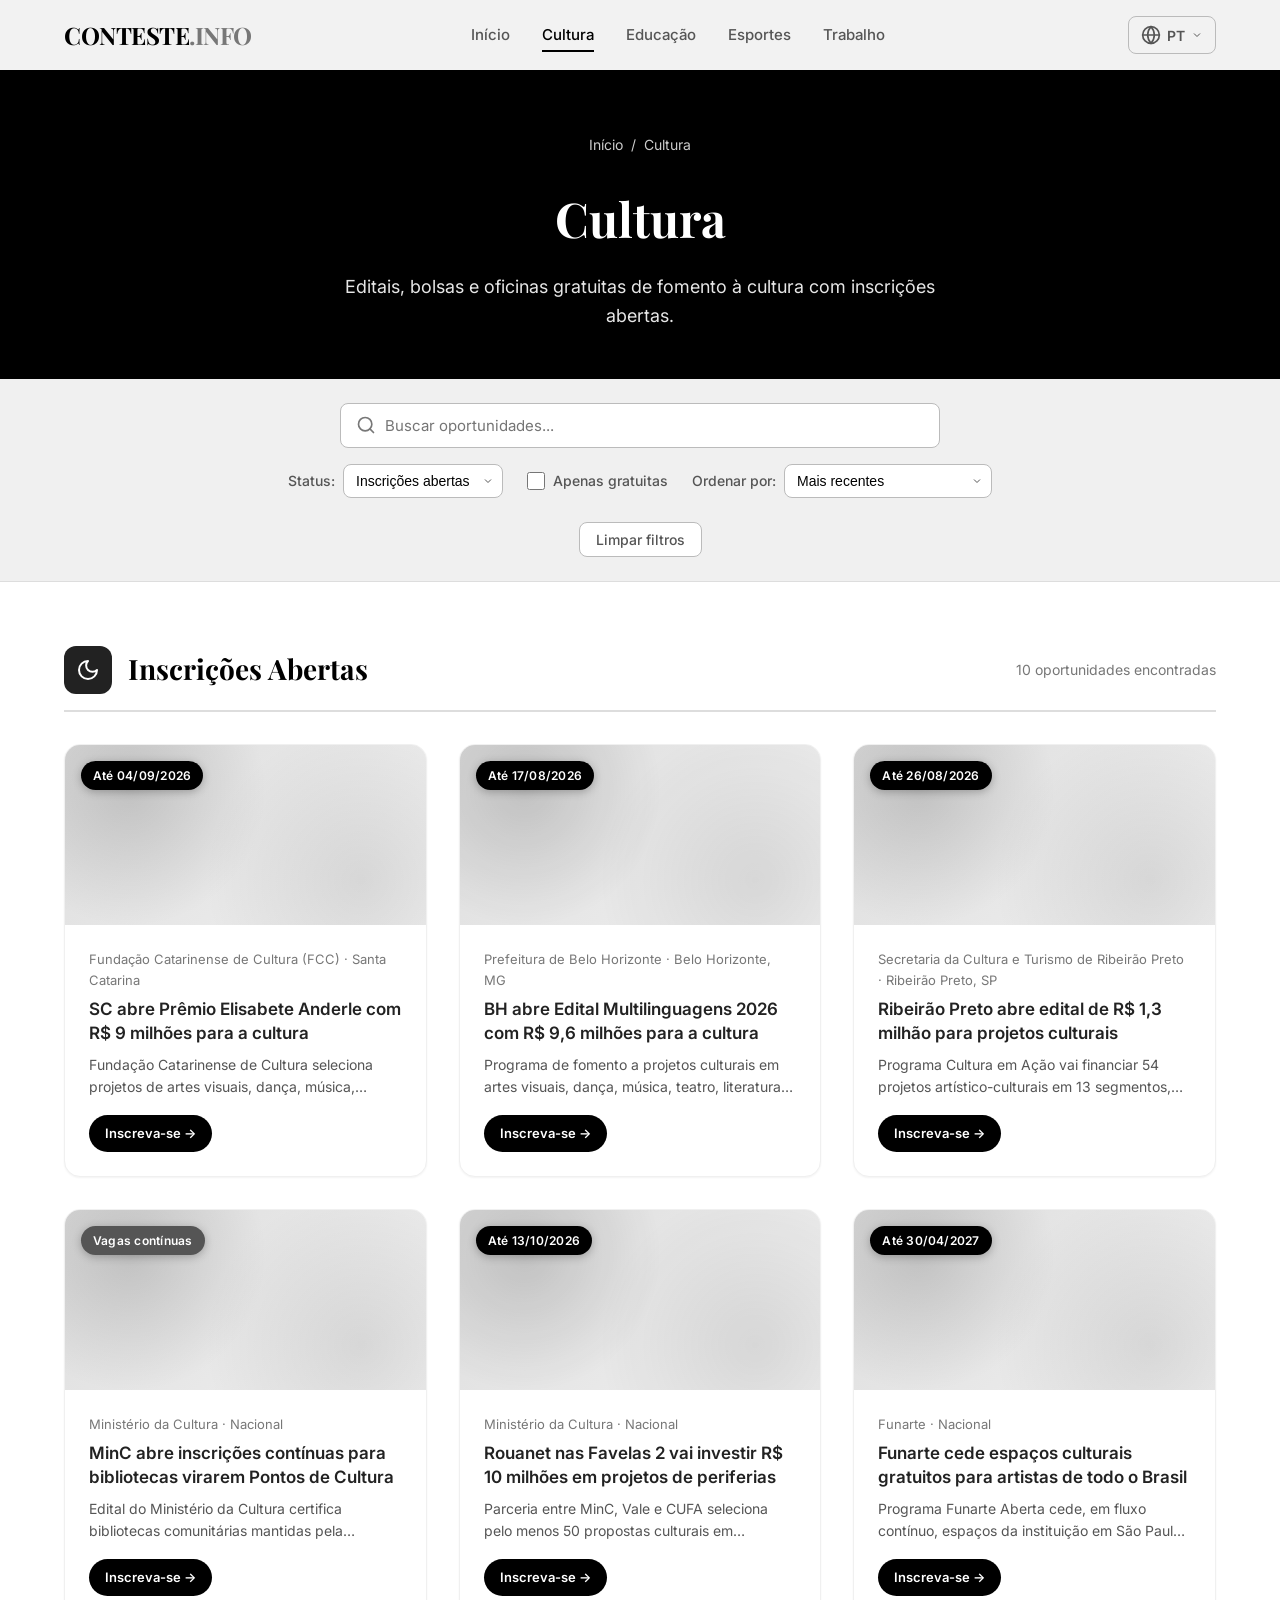
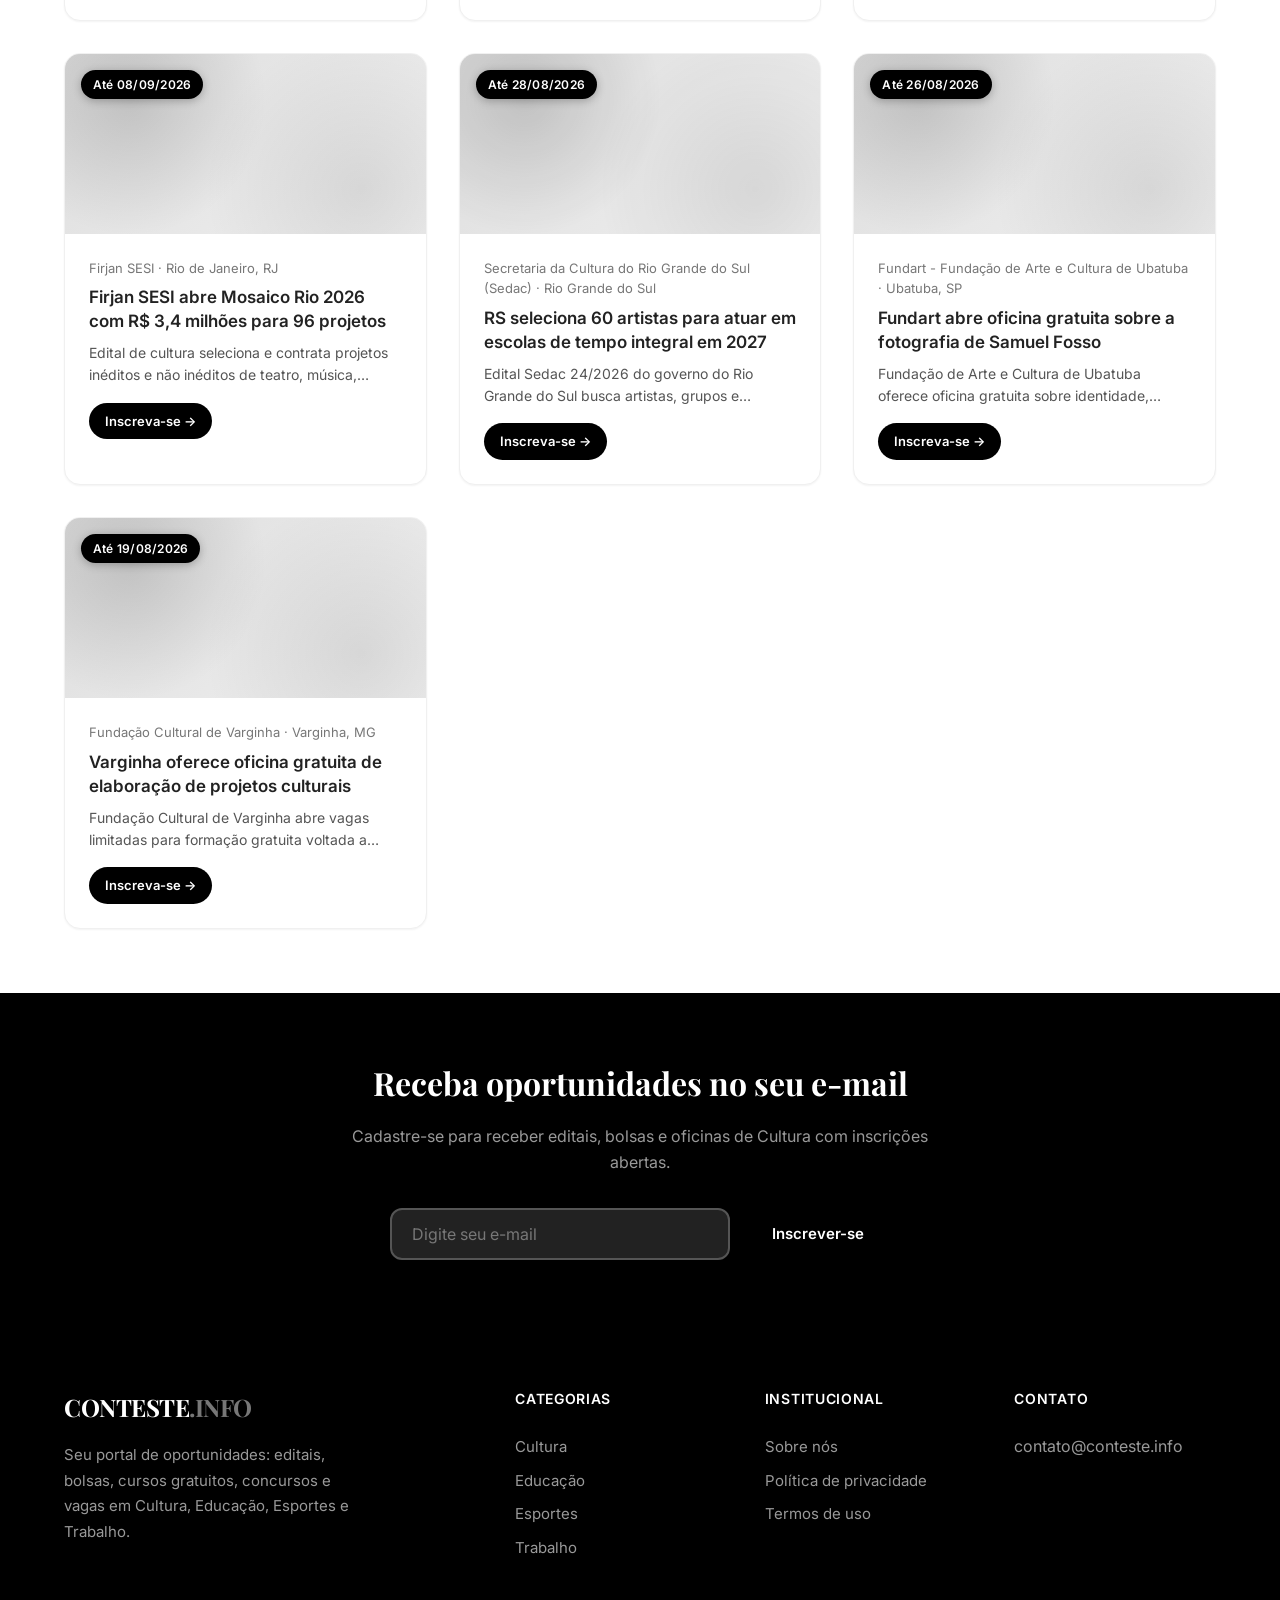
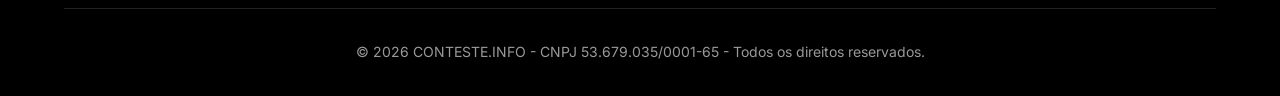
==== commit 09a8e1a9: "Redesign visual: reforca identidade preto e branco, mais profissional - css/style.css: aplica filter" ====
--- a/cultura.html
+++ b/cultura.html
@@ -15,7 +15,7 @@
     <meta name="twitter:card" content="summary">
     <meta name="twitter:title" content="Cultura - Oportunidades Abertas | CONTESTE.INFO">
     <meta name="twitter:description" content="Editais, bolsas e oficinas gratuitas de Cultura com inscrições abertas">
-    <link rel="stylesheet" href="css/style.css">
+    <link rel="stylesheet" href="css/style.css?v=1.3.0">
     <link rel="preconnect" href="https://fonts.googleapis.com">
     <link rel="preconnect" href="https://fonts.gstatic.com" crossorigin>
     <link href="https://fonts.googleapis.com/css2?family=Inter:wght@300;400;500;600;700&family=Playfair+Display:wght@600;700&display=swap" rel="stylesheet">
@@ -219,6 +219,6 @@
             </div>
         </div>
     </footer>
-    <script src="js/main.js"></script>
+    <script src="js/main.js?v=1.3.0"></script>
 </body>
 </html>
--- a/css/style.css
+++ b/css/style.css
@@ -70,7 +70,7 @@
     font-size: 1rem;
     line-height: 1.6;
     color: var(--color-gray-800);
-    background-color: var(--color-gray-50);
+    background-color: var(--color-white);
     overflow-x: hidden;
 }
 
@@ -228,11 +228,16 @@
 /* News Card */
 .news-card {
     background-color: var(--color-white);
+    border: 1px solid var(--color-gray-100);
     border-radius: var(--radius-xl); overflow: hidden;
-    box-shadow: var(--shadow-md);
+    box-shadow: var(--shadow-sm);
     transition: all var(--transition-base);
 }
-.news-card:hover { transform: translateY(-8px); box-shadow: var(--shadow-xl); }
+.news-card:hover {
+    transform: translateY(-4px);
+    box-shadow: var(--shadow-lg);
+    border-color: var(--color-gray-200);
+}
 .news-card.featured .news-image { height: 240px; }
 
 .news-image {
@@ -246,6 +251,10 @@
     position: absolute; inset: 0; width: 100%; height: 100%;
     object-fit: contain; object-position: center;
     background-color: var(--color-white);
+    /* Todo o conteúdo do site é preto e branco — imagens/logos de fontes
+       externas (brasões, marcas institucionais) são convertidas para
+       escala de cinza para manter a identidade visual monocromática. */
+    filter: grayscale(100%) contrast(1.05);
 }
 
 /* Padrões geométricos por categoria (preto e branco) */
@@ -277,28 +286,38 @@
 }
 .news-tag {
     position: relative; z-index: 1;
-    display: inline-block; padding: 0.25rem 0.75rem;
+    display: inline-block; padding: 0.3125rem 0.75rem;
     background-color: var(--color-black);
     color: var(--color-white);
     font-size: 0.75rem; font-weight: 600;
     text-transform: none; letter-spacing: 0.02em;
     border-radius: var(--radius-full);
+    box-shadow: 0 2px 8px rgba(0, 0, 0, 0.25);
 }
 .news-tag--ongoing { background-color: var(--color-gray-600); }
 
-.news-content { padding: var(--spacing-lg); }
+.news-content { padding: var(--spacing-lg); display: flex; flex-direction: column; }
 .news-date {
     display: block; font-size: 0.8125rem;
     color: var(--color-gray-500); margin-bottom: var(--spacing-sm);
 }
+.news-excerpt { margin-bottom: 0; }
 .opportunity-cta {
-    display: inline-flex; align-items: center; gap: 0.25rem;
+    display: inline-flex; align-items: center; gap: 0.375rem;
+    align-self: flex-start;
     margin-top: var(--spacing-md);
-    font-weight: 600; font-size: 0.875rem;
-    color: var(--color-black);
-    text-decoration: underline; text-underline-offset: 3px;
-}
-.opportunity-cta:hover { color: var(--color-gray-600); }
+    padding: 0.5rem 1rem;
+    font-weight: 600; font-size: 0.8125rem;
+    color: var(--color-white);
+    background-color: var(--color-black);
+    border-radius: var(--radius-full);
+    transition: all var(--transition-fast);
+}
+.opportunity-cta:hover {
+    background-color: var(--color-gray-700);
+    color: var(--color-white);
+    gap: 0.5rem;
+}
 .news-title {
     font-size: 1.0625rem; font-weight: 600; line-height: 1.4;
     margin-bottom: var(--spacing-sm); display: -webkit-box;
@@ -450,21 +469,22 @@
 
 /* Search & Filters */
 .search-filters {
-    padding: var(--spacing-xl) 0;
-    background-color: var(--color-white);
+    padding: var(--spacing-lg) 0;
+    background-color: var(--color-gray-100);
     border-bottom: 1px solid var(--color-gray-200);
 }
 .search-box {
     position: relative;
     max-width: 600px;
-    margin: 0 auto var(--spacing-lg);
+    margin: 0 auto var(--spacing-md);
 }
 .search-input {
     width: 100%;
-    padding: 0.875rem 1rem 0.875rem 3rem;
-    border: 2px solid var(--color-gray-300);
-    border-radius: var(--radius-lg);
-    font-size: 1rem;
+    padding: 0.75rem 1rem 0.75rem 2.75rem;
+    border: 1px solid var(--color-gray-300);
+    border-radius: var(--radius-md);
+    background-color: var(--color-white);
+    font-size: 0.9375rem;
     transition: border-color var(--transition-fast);
 }
 .search-input:focus {
@@ -725,6 +745,34 @@
     }
 }
 
+/* Notification (toast) */
+.notification {
+    position: fixed; bottom: 20px; right: 20px; z-index: 9999;
+    display: flex; align-items: center; gap: var(--spacing-md);
+    max-width: 400px; padding: 1rem 1.25rem;
+    background-color: var(--color-black); color: var(--color-white);
+    border-radius: var(--radius-lg);
+    box-shadow: var(--shadow-xl);
+    animation: notificationSlideIn 0.3s ease;
+}
+.notification-icon {
+    display: flex; align-items: center; justify-content: center;
+    flex-shrink: 0; width: 22px; height: 22px;
+    border-radius: 50%; font-size: 0.75rem; font-weight: 700;
+    background-color: var(--color-white); color: var(--color-black);
+}
+.notification--error .notification-icon { background-color: var(--color-gray-300); }
+.notification button {
+    margin-left: auto; flex-shrink: 0;
+    background: none; border: none; color: var(--color-white);
+    font-size: 1.25rem; line-height: 1; cursor: pointer; opacity: 0.7;
+}
+.notification button:hover { opacity: 1; }
+@keyframes notificationSlideIn {
+    from { transform: translateX(100%); opacity: 0; }
+    to { transform: translateX(0); opacity: 1; }
+}
+
 /* Accessibility */
 a:focus-visible, button:focus-visible, input:focus-visible {
     outline: 2px solid var(--color-black); outline-offset: 2px;
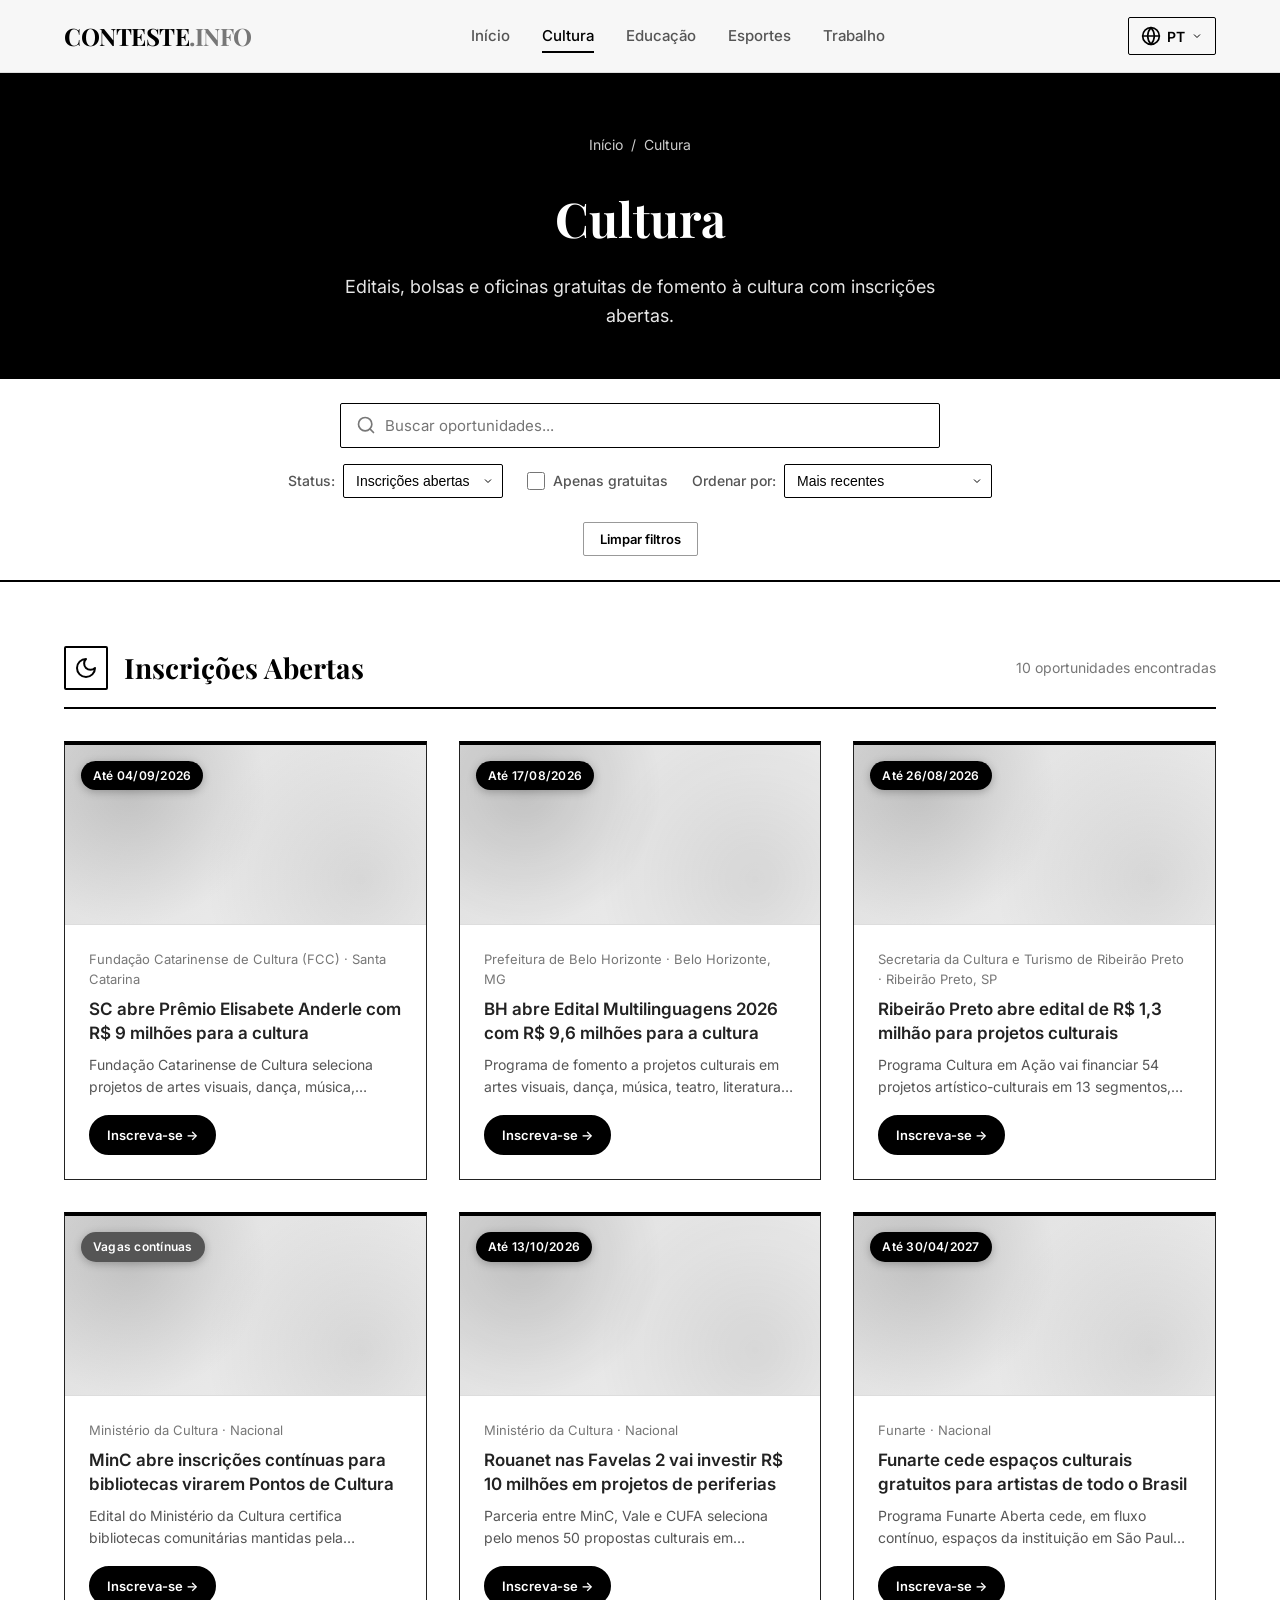
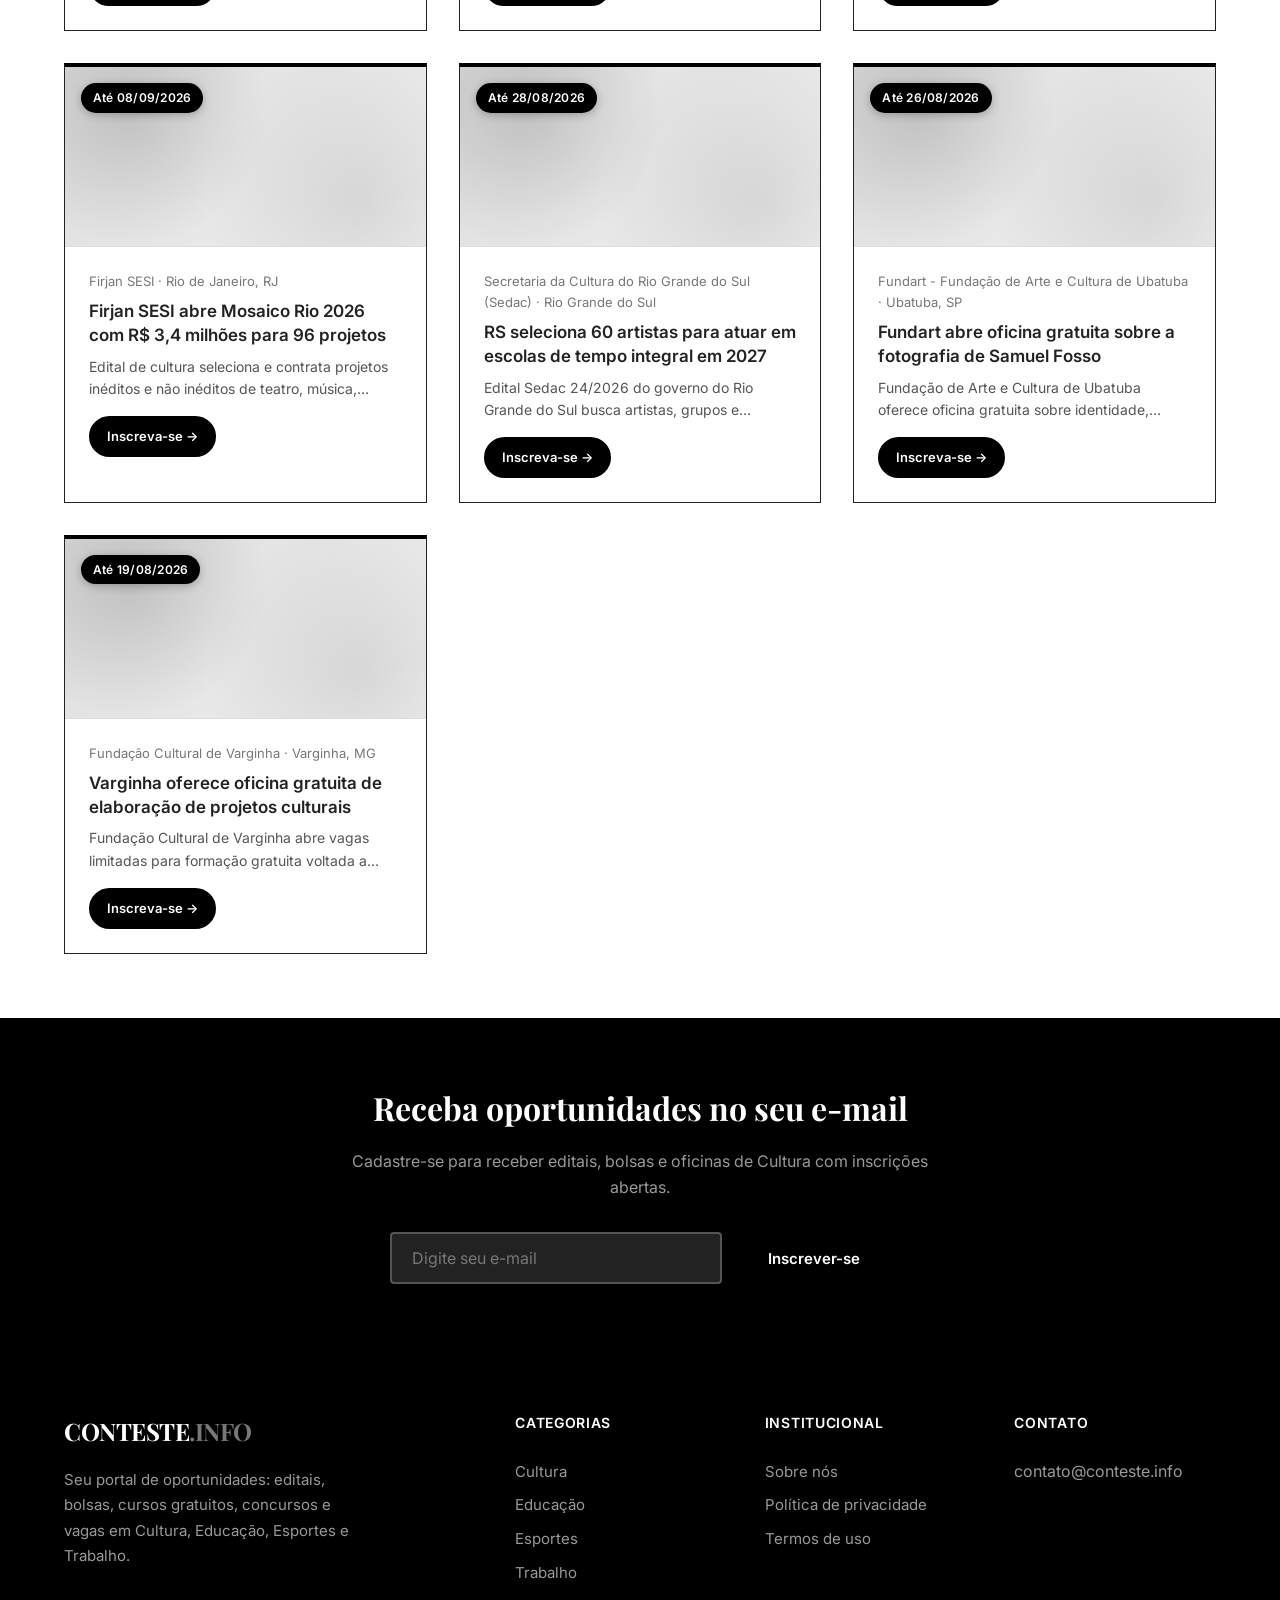
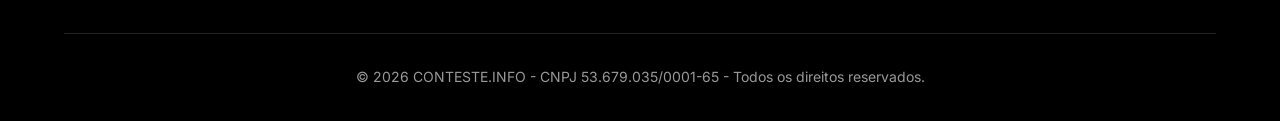
==== commit aac030d9: "Reinventa o visual: identidade "dossie/editorial", 100% P&B Substitui a linguagem visual anterior (c" ====
--- a/cultura.html
+++ b/cultura.html
@@ -15,7 +15,7 @@
     <meta name="twitter:card" content="summary">
     <meta name="twitter:title" content="Cultura - Oportunidades Abertas | CONTESTE.INFO">
     <meta name="twitter:description" content="Editais, bolsas e oficinas gratuitas de Cultura com inscrições abertas">
-    <link rel="stylesheet" href="css/style.css?v=1.3.0">
+    <link rel="stylesheet" href="css/style.css?v=2.0.0">
     <link rel="preconnect" href="https://fonts.googleapis.com">
     <link rel="preconnect" href="https://fonts.gstatic.com" crossorigin>
     <link href="https://fonts.googleapis.com/css2?family=Inter:wght@300;400;500;600;700&family=Playfair+Display:wght@600;700&display=swap" rel="stylesheet">
@@ -219,6 +219,6 @@
             </div>
         </div>
     </footer>
-    <script src="js/main.js?v=1.3.0"></script>
+    <script src="js/main.js?v=2.0.0"></script>
 </body>
 </html>
--- a/css/style.css
+++ b/css/style.css
@@ -16,17 +16,11 @@
     --color-gray-200: #dddddd;
     --color-gray-100: #f0f0f0;
     --color-white: #ffffff;
-    
-    /* Cores de Categoria (preto e branco) */
-    --color-cultura: #222222;
-    --color-educacao: #333333;
-    --color-esportes: #444444;
-    --color-trabalho: #555555;
-    
+
     /* Tipografia */
     --font-primary: 'Inter', -apple-system, BlinkMacSystemFont, 'Segoe UI', sans-serif;
     --font-display: 'Playfair Display', Georgia, serif;
-    
+
     /* Espaçamento */
     --spacing-xs: 0.25rem;
     --spacing-sm: 0.5rem;
@@ -35,26 +29,32 @@
     --spacing-xl: 2rem;
     --spacing-2xl: 3rem;
     --spacing-3xl: 4rem;
-    
-    /* Border Radius */
-    --radius-sm: 0.25rem;
-    --radius-md: 0.5rem;
-    --radius-lg: 0.75rem;
-    --radius-xl: 1rem;
-    --radius-2xl: 1.5rem;
+
+    /* Border Radius — linguagem "documento": quase tudo reto,
+       só o selo de prazo e o menu de idioma ficam arredondados
+       (contraste proposital, como um carimbo). */
+    --radius-sm: 2px;
+    --radius-md: 3px;
+    --radius-lg: 4px;
+    --radius-xl: 4px;
+    --radius-2xl: 4px;
     --radius-full: 9999px;
-    
-    /* Shadows */
-    --shadow-sm: 0 1px 2px 0 rgba(0, 0, 0, 0.05);
-    --shadow-md: 0 4px 6px -1px rgba(0, 0, 0, 0.1), 0 2px 4px -1px rgba(0, 0, 0, 0.06);
-    --shadow-lg: 0 10px 15px -3px rgba(0, 0, 0, 0.1), 0 4px 6px -2px rgba(0, 0, 0, 0.05);
-    --shadow-xl: 0 20px 25px -5px rgba(0, 0, 0, 0.1), 0 10px 10px -5px rgba(0, 0, 0, 0.04);
-    
+
+    /* Espessura de borda — traço grosso e deliberado no lugar de sombra */
+    --border-thin: 1px;
+    --border-thick: 2px;
+
+    /* Shadows (reservadas para elementos flutuantes: dropdown, toast, menu mobile) */
+    --shadow-sm: 0 1px 2px 0 rgba(0, 0, 0, 0.06);
+    --shadow-md: 0 4px 10px -2px rgba(0, 0, 0, 0.12);
+    --shadow-lg: 0 12px 24px -6px rgba(0, 0, 0, 0.18);
+    --shadow-xl: 0 24px 48px -12px rgba(0, 0, 0, 0.28);
+
     /* Transitions */
     --transition-fast: 150ms ease;
     --transition-base: 200ms ease;
     --transition-slow: 300ms ease;
-    
+
     /* Container */
     --container-max: 1200px;
     --container-padding: 1.5rem;
@@ -86,13 +86,13 @@
 /* Header */
 .header {
     position: fixed; top: 0; left: 0; right: 0; z-index: 1000;
-    background-color: rgba(255, 255, 255, 0.95);
+    background-color: rgba(255, 255, 255, 0.97);
     backdrop-filter: blur(10px);
-    box-shadow: var(--shadow-sm);
-    transition: box-shadow var(--transition-base);
-}
-.header.scrolled { box-shadow: var(--shadow-md); }
-.header .container { display: flex; align-items: center; justify-content: space-between; height: 70px; }
+    border-bottom: var(--border-thin) solid var(--color-gray-200);
+    transition: border-color var(--transition-base);
+}
+.header.scrolled { border-bottom-color: var(--color-black); }
+.header .container { display: flex; align-items: center; justify-content: space-between; height: 72px; }
 
 .logo {
     display: flex; align-items: baseline;
@@ -134,57 +134,87 @@
 
 /* Hero */
 .hero {
-    padding-top: calc(70px + var(--spacing-3xl));
+    padding-top: calc(72px + var(--spacing-3xl));
     padding-bottom: var(--spacing-3xl);
     background-color: var(--color-black);
     color: var(--color-white);
     overflow: hidden; position: relative;
 }
-.hero .container { display: grid; grid-template-columns: 1fr 1fr; gap: var(--spacing-3xl); align-items: center; }
+.hero::before {
+    content: ''; position: absolute; inset: 0; pointer-events: none;
+    background-image:
+        linear-gradient(rgba(255,255,255,0.05) 1px, transparent 1px),
+        linear-gradient(90deg, rgba(255,255,255,0.05) 1px, transparent 1px);
+    background-size: 40px 40px;
+    -webkit-mask-image: linear-gradient(115deg, #000 15%, transparent 60%);
+    mask-image: linear-gradient(115deg, #000 15%, transparent 60%);
+}
+.hero .container { display: grid; grid-template-columns: 1fr 1fr; gap: var(--spacing-3xl); align-items: center; position: relative; }
 .hero-content { position: relative; z-index: 1; }
+.hero-eyebrow {
+    display: inline-flex; align-items: center; gap: var(--spacing-sm);
+    font-size: 0.75rem; font-weight: 600; letter-spacing: 0.15em;
+    text-transform: uppercase; color: var(--color-gray-300);
+    margin-bottom: var(--spacing-lg);
+}
+.hero-eyebrow::before {
+    content: ''; width: 28px; height: var(--border-thick);
+    background-color: var(--color-white);
+}
 .hero-title {
     font-family: var(--font-display);
-    font-size: clamp(2.5rem, 5vw, 3.5rem);
-    font-weight: 700; line-height: 1.2; margin-bottom: var(--spacing-lg);
+    font-size: clamp(2.5rem, 5vw, 3.75rem);
+    font-weight: 700; line-height: 1.12; letter-spacing: -0.01em;
+    margin-bottom: var(--spacing-lg);
 }
 .hero-title .highlight {
     color: var(--color-white);
     text-decoration: underline;
+    text-decoration-thickness: 2px;
     text-underline-offset: 8px;
 }
 .hero-subtitle {
-    font-size: 1.125rem; line-height: 1.7; opacity: 0.8;
+    font-size: 1.125rem; line-height: 1.7; opacity: 0.75;
     margin-bottom: var(--spacing-xl); max-width: 500px;
 }
 .hero-visual { position: relative; display: flex; justify-content: center; align-items: center; }
 .hero-shape {
-    width: 400px; height: 400px;
-    background: linear-gradient(135deg, rgba(255,255,255,0.15) 0%, rgba(255,255,255,0.03) 100%);
-    border-radius: 30% 70% 70% 30% / 30% 30% 70% 70%;
-    animation: morphShape 8s ease-in-out infinite;
-}
-@keyframes morphShape {
-    0%, 100% { border-radius: 30% 70% 70% 30% / 30% 30% 70% 70%; }
-    50% { border-radius: 50% 50% 33% 67% / 56% 68% 32% 44%; }
-}
-
-/* Buttons */
+    width: 340px; height: 340px;
+    border: var(--border-thin) solid rgba(255, 255, 255, 0.25);
+    border-radius: 50%;
+    position: relative;
+}
+.hero-shape::before {
+    content: '';
+    position: absolute; inset: 15%;
+    border: var(--border-thin) solid rgba(255, 255, 255, 0.15);
+    border-radius: 50%;
+}
+.hero-shape::after {
+    content: '';
+    position: absolute; top: 50%; left: 50%;
+    width: 8px; height: 8px; border-radius: 50%;
+    background-color: var(--color-white);
+    transform: translate(-50%, -50%);
+}
+
+/* Buttons — contorno, invertem preenchimento no hover */
 .btn {
     display: inline-flex; align-items: center; justify-content: center;
-    padding: 0.75rem 1.5rem; font-weight: 600; font-size: 0.9375rem;
-    border-radius: var(--radius-lg); transition: all var(--transition-base); cursor: pointer;
+    padding: 0.75rem 1.75rem; font-weight: 600; font-size: 0.9375rem;
+    border-radius: var(--radius-sm); border: var(--border-thick) solid transparent;
+    transition: all var(--transition-base); cursor: pointer;
 }
 .btn-primary {
     background-color: var(--color-white); color: var(--color-black);
-    box-shadow: 0 4px 14px rgba(255, 255, 255, 0.2);
+    border-color: var(--color-white);
 }
 .btn-primary:hover {
     background-color: transparent; color: var(--color-white);
-    transform: translateY(-2px); box-shadow: 0 6px 20px rgba(255, 255, 255, 0.3);
 }
 .btn-secondary {
     background-color: var(--color-black); color: var(--color-white);
-    border: 2px solid var(--color-black);
+    border-color: var(--color-black);
 }
 .btn-secondary:hover {
     background-color: transparent; color: var(--color-black);
@@ -198,17 +228,15 @@
 .category-header {
     display: flex; align-items: center; gap: var(--spacing-md);
     margin-bottom: var(--spacing-xl); padding-bottom: var(--spacing-md);
-    border-bottom: 2px solid var(--color-gray-200);
+    border-bottom: var(--border-thick) solid var(--color-black);
 }
 .category-icon {
     display: flex; align-items: center; justify-content: center;
-    width: 48px; height: 48px; border-radius: var(--radius-lg);
-    color: var(--color-white);
-}
-#cultura .category-icon { background-color: var(--color-cultura); }
-#educacao .category-icon { background-color: var(--color-educacao); }
-#esportes .category-icon { background-color: var(--color-esportes); }
-#trabalho .category-icon { background-color: var(--color-trabalho); }
+    width: 44px; height: 44px; border-radius: var(--radius-sm);
+    border: var(--border-thick) solid var(--color-black);
+    color: var(--color-black); background-color: var(--color-white);
+    flex-shrink: 0;
+}
 
 .category-title {
     font-family: var(--font-display);
@@ -216,27 +244,29 @@
     color: var(--color-black); flex: 1;
 }
 .see-more {
-    font-weight: 600; font-size: 0.875rem; color: var(--color-black);
-    text-transform: uppercase; letter-spacing: 0.05em;
-    transition: transform var(--transition-fast);
-}
-.see-more:hover { transform: translateX(4px); color: var(--color-black); }
+    font-weight: 600; font-size: 0.8125rem; color: var(--color-black);
+    text-transform: uppercase; letter-spacing: 0.08em;
+    padding-bottom: 2px; border-bottom: var(--border-thin) solid var(--color-black);
+    transition: opacity var(--transition-fast);
+}
+.see-more:hover { opacity: 0.55; color: var(--color-black); }
 
 /* News Grid */
 .news-grid { display: grid; grid-template-columns: repeat(3, 1fr); gap: var(--spacing-xl); }
 
-/* News Card */
+/* News Card — linguagem "dossiê": retangular, borda nítida,
+   barra preta de destaque no topo em vez de sombra suave. */
 .news-card {
     background-color: var(--color-white);
-    border: 1px solid var(--color-gray-100);
-    border-radius: var(--radius-xl); overflow: hidden;
-    box-shadow: var(--shadow-sm);
+    border: var(--border-thin) solid var(--color-gray-800);
+    border-top: var(--spacing-xs) solid var(--color-black);
+    border-radius: 0;
     transition: all var(--transition-base);
 }
 .news-card:hover {
-    transform: translateY(-4px);
-    box-shadow: var(--shadow-lg);
-    border-color: var(--color-gray-200);
+    transform: translateY(-3px);
+    box-shadow: var(--shadow-md);
+    border-color: var(--color-black);
 }
 .news-card.featured .news-image { height: 240px; }
 
@@ -245,6 +275,7 @@
     background-color: var(--color-gray-100);
     background-size: cover; background-position: center;
     display: flex; align-items: flex-start; padding: var(--spacing-md);
+    border-bottom: var(--border-thin) solid var(--color-gray-200);
 }
 .news-image::before { content: ''; position: absolute; inset: 0; }
 .news-image img {
@@ -310,12 +341,13 @@
     font-weight: 600; font-size: 0.8125rem;
     color: var(--color-white);
     background-color: var(--color-black);
+    border: var(--border-thick) solid var(--color-black);
     border-radius: var(--radius-full);
     transition: all var(--transition-fast);
 }
 .opportunity-cta:hover {
-    background-color: var(--color-gray-700);
-    color: var(--color-white);
+    background-color: var(--color-white);
+    color: var(--color-black);
     gap: 0.5rem;
 }
 .news-title {
@@ -470,8 +502,8 @@
 /* Search & Filters */
 .search-filters {
     padding: var(--spacing-lg) 0;
-    background-color: var(--color-gray-100);
-    border-bottom: 1px solid var(--color-gray-200);
+    background-color: var(--color-white);
+    border-bottom: var(--border-thick) solid var(--color-black);
 }
 .search-box {
     position: relative;
@@ -481,15 +513,15 @@
 .search-input {
     width: 100%;
     padding: 0.75rem 1rem 0.75rem 2.75rem;
-    border: 1px solid var(--color-gray-300);
-    border-radius: var(--radius-md);
+    border: var(--border-thin) solid var(--color-black);
+    border-radius: var(--radius-sm);
     background-color: var(--color-white);
     font-size: 0.9375rem;
-    transition: border-color var(--transition-fast);
+    transition: all var(--transition-fast);
 }
 .search-input:focus {
-    outline: none;
-    border-color: var(--color-black);
+    outline: var(--border-thick) solid var(--color-black);
+    outline-offset: -1px;
 }
 .search-icon {
     position: absolute;
@@ -520,19 +552,19 @@
 }
 .filter-select {
     padding: 0.5rem 2rem 0.5rem 0.75rem;
-    border: 1px solid var(--color-gray-300);
-    border-radius: var(--radius-md);
+    border: var(--border-thin) solid var(--color-black);
+    border-radius: var(--radius-sm);
     font-size: 0.875rem;
     background-color: var(--color-white);
     cursor: pointer;
     appearance: none;
-    background-image: url("data:image/svg+xml,%3Csvg xmlns='http://www.w3.org/2000/svg' width='12' height='12' viewBox='0 0 24 24' fill='none' stroke='%23555' stroke-width='2'%3E%3Cpath d='m6 9 6 6 6-6'/%3E%3C/svg%3E");
+    background-image: url("data:image/svg+xml,%3Csvg xmlns='http://www.w3.org/2000/svg' width='12' height='12' viewBox='0 0 24 24' fill='none' stroke='%23000' stroke-width='2'%3E%3Cpath d='m6 9 6 6 6-6'/%3E%3C/svg%3E");
     background-repeat: no-repeat;
     background-position: right 0.5rem center;
 }
 .filter-select:focus {
-    outline: none;
-    border-color: var(--color-black);
+    outline: var(--border-thick) solid var(--color-black);
+    outline-offset: -1px;
 }
 .checkbox-label {
     display: flex;
@@ -548,18 +580,19 @@
 }
 .btn-clear-filters {
     padding: 0.5rem 1rem;
-    font-size: 0.875rem;
-    font-weight: 500;
-    color: var(--color-gray-600);
-    border: 1px solid var(--color-gray-300);
-    border-radius: var(--radius-md);
+    font-size: 0.8125rem;
+    font-weight: 600;
+    color: var(--color-black);
+    border: var(--border-thin) solid var(--color-gray-400);
+    border-radius: var(--radius-sm);
     background-color: var(--color-white);
     cursor: pointer;
     transition: all var(--transition-fast);
 }
 .btn-clear-filters:hover {
-    background-color: var(--color-gray-100);
-    color: var(--color-black);
+    background-color: var(--color-black);
+    color: var(--color-white);
+    border-color: var(--color-black);
 }
 .results-count {
     font-size: 0.875rem;
@@ -587,18 +620,17 @@
     height: 2.5rem;
     padding: 0 0.5rem;
     font-size: 0.875rem;
-    font-weight: 500;
-    color: var(--color-gray-600);
-    background-color: var(--color-white);
-    border: 1px solid var(--color-gray-300);
-    border-radius: var(--radius-md);
+    font-weight: 600;
+    color: var(--color-black);
+    background-color: var(--color-white);
+    border: var(--border-thin) solid var(--color-black);
+    border-radius: var(--radius-sm);
     cursor: pointer;
     transition: all var(--transition-fast);
 }
 .pagination-btn:hover {
     background-color: var(--color-gray-100);
     color: var(--color-black);
-    border-color: var(--color-gray-400);
 }
 .pagination-btn.active {
     background-color: var(--color-black);
@@ -641,18 +673,17 @@
     gap: 0.375rem;
     padding: 0.5rem 0.75rem;
     font-size: 0.875rem;
-    font-weight: 500;
-    color: var(--color-gray-600);
+    font-weight: 600;
+    color: var(--color-black);
     background-color: transparent;
-    border: 1px solid var(--color-gray-300);
-    border-radius: var(--radius-md);
+    border: var(--border-thin) solid var(--color-black);
+    border-radius: var(--radius-sm);
     cursor: pointer;
     transition: all var(--transition-fast);
 }
 .lang-btn:hover {
-    background-color: var(--color-gray-100);
-    color: var(--color-black);
-    border-color: var(--color-gray-400);
+    background-color: var(--color-black);
+    color: var(--color-white);
 }
 .lang-current {
     font-weight: 600;
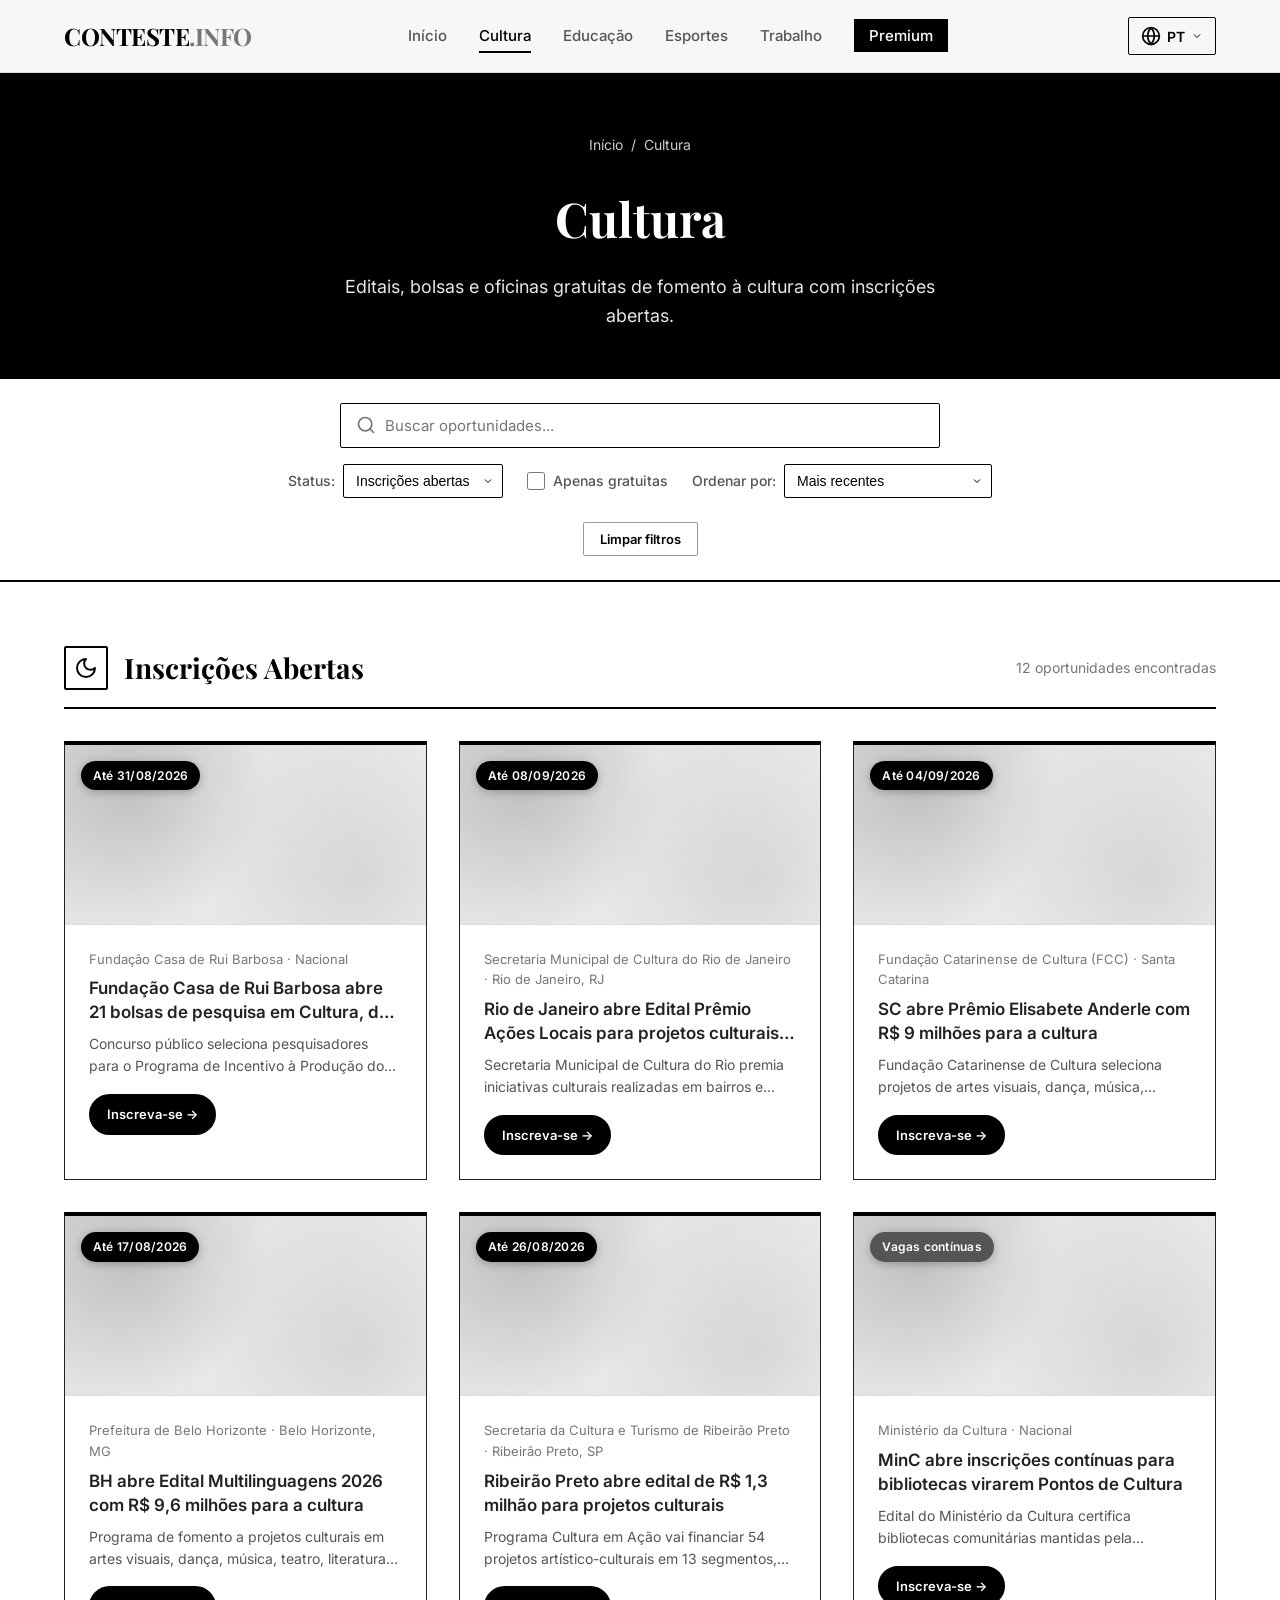
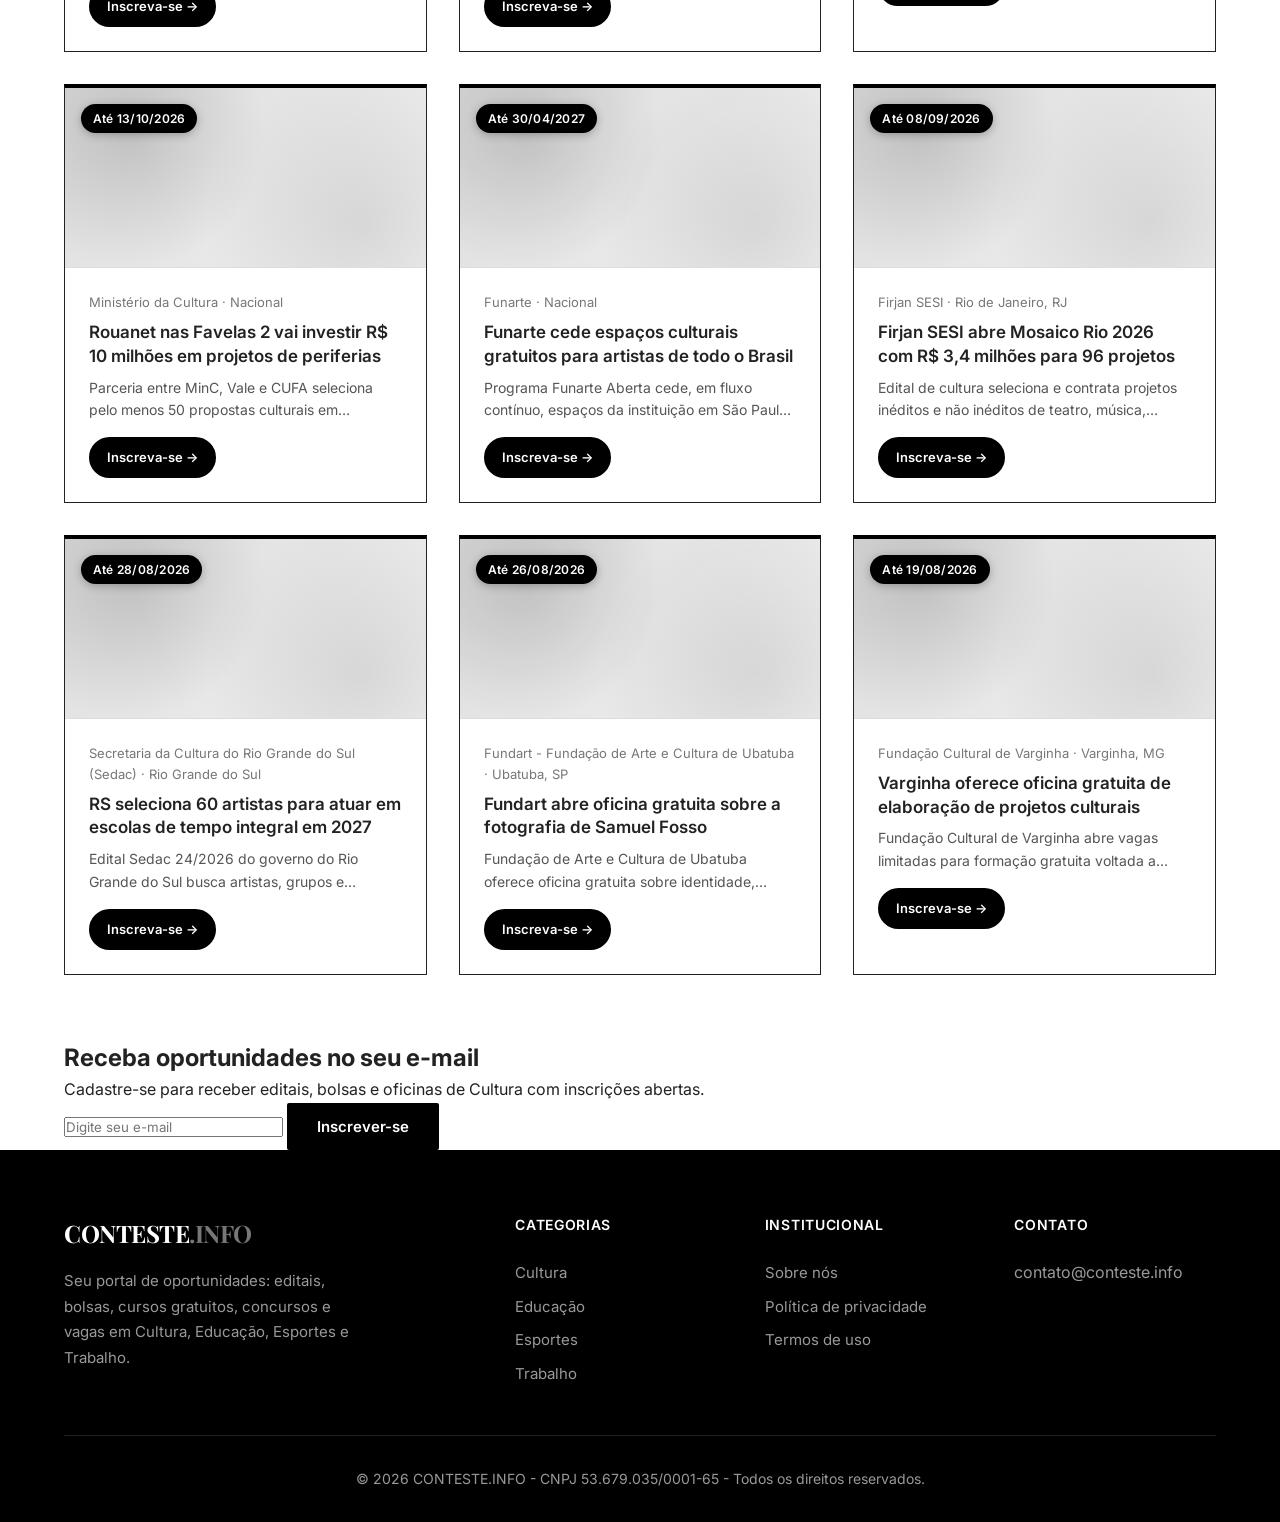
==== commit c0a139a8: "feature: reestrutura site para assinatura premium (newsletter paga) Substitui a seção de newsletter " ====
--- a/cultura.html
+++ b/cultura.html
@@ -15,7 +15,7 @@
     <meta name="twitter:card" content="summary">
     <meta name="twitter:title" content="Cultura - Oportunidades Abertas | CONTESTE.INFO">
     <meta name="twitter:description" content="Editais, bolsas e oficinas gratuitas de Cultura com inscrições abertas">
-    <link rel="stylesheet" href="css/style.css?v=2.0.0">
+    <link rel="stylesheet" href="css/style.css?v=2.1.0">
     <link rel="preconnect" href="https://fonts.googleapis.com">
     <link rel="preconnect" href="https://fonts.gstatic.com" crossorigin>
     <link href="https://fonts.googleapis.com/css2?family=Inter:wght@300;400;500;600;700&family=Playfair+Display:wght@600;700&display=swap" rel="stylesheet">
@@ -38,6 +38,7 @@
                     <li><a href="educacao.html" class="nav-link">Educação</a></li>
                     <li><a href="esportes.html" class="nav-link">Esportes</a></li>
                     <li><a href="trabalho.html" class="nav-link">Trabalho</a></li>
+                    <li><a href="index.html#planos" class="nav-link nav-link--premium">Premium</a></li>
                 </ul>
             </nav>
 
@@ -219,6 +220,6 @@
             </div>
         </div>
     </footer>
-    <script src="js/main.js?v=2.0.0"></script>
+    <script src="js/main.js?v=2.1.0"></script>
 </body>
 </html>
--- a/css/style.css
+++ b/css/style.css
@@ -118,6 +118,12 @@
 }
 .nav-link:hover, .nav-link.active { color: var(--color-black); }
 .nav-link:hover::after, .nav-link.active::after { width: 100%; }
+.nav-link--premium {
+    color: var(--color-white); background-color: var(--color-black);
+    padding: 0.375rem 0.875rem; border: var(--border-thin) solid var(--color-black);
+}
+.nav-link--premium::after { display: none; }
+.nav-link--premium:hover { color: var(--color-black); background-color: var(--color-white); }
 
 .mobile-menu-btn {
     display: none; flex-direction: column; justify-content: space-between;
@@ -282,10 +288,9 @@
     position: absolute; inset: 0; width: 100%; height: 100%;
     object-fit: contain; object-position: center;
     background-color: var(--color-white);
-    /* Todo o conteúdo do site é preto e branco — imagens/logos de fontes
-       externas (brasões, marcas institucionais) são convertidas para
-       escala de cinza para manter a identidade visual monocromática. */
-    filter: grayscale(100%) contrast(1.05);
+    /* A "moldura" do site (header, botões, cards, tipografia) é preto e
+       branco — mas as imagens das oportunidades (logos, brasões, fotos)
+       mantêm suas cores originais. */
 }
 
 /* Padrões geométricos por categoria (preto e branco) */
@@ -361,27 +366,51 @@
     display: -webkit-box; -webkit-line-clamp: 2; -webkit-box-orient: vertical; overflow: hidden;
 }
 
-/* Newsletter */
-.newsletter {
-    padding: var(--spacing-3xl) 0;
-    background-color: var(--color-black);
-}
-.newsletter-content { text-align: center; max-width: 600px; margin: 0 auto; }
-.newsletter-title {
+/* Planos (gratuito x newsletter premium) */
+.plans { padding: var(--spacing-3xl) 0; }
+.plans-header { text-align: center; max-width: 620px; margin: 0 auto var(--spacing-2xl); }
+.plans-title {
     font-family: var(--font-display);
     font-size: 2rem; font-weight: 700;
-    color: var(--color-white); margin-bottom: var(--spacing-md);
-}
-.newsletter-text { color: var(--color-gray-400); margin-bottom: var(--spacing-xl); }
-.newsletter-form { display: flex; gap: var(--spacing-md); max-width: 500px; margin: 0 auto; }
-.newsletter-input {
-    flex: 1; padding: 0.875rem 1.25rem;
-    border: 2px solid var(--color-gray-600); border-radius: var(--radius-lg);
-    background-color: var(--color-gray-800); color: var(--color-white);
-    font-size: 1rem; transition: border-color var(--transition-fast);
-}
-.newsletter-input::placeholder { color: var(--color-gray-500); }
-.newsletter-input:focus { outline: none; border-color: var(--color-white); }
+    color: var(--color-black); margin-bottom: var(--spacing-md);
+}
+.plans-subtitle { color: var(--color-gray-600); }
+.plans-grid {
+    display: grid; grid-template-columns: repeat(2, 1fr);
+    gap: var(--spacing-xl); max-width: 900px; margin: 0 auto;
+}
+.plan-card {
+    display: flex; flex-direction: column;
+    padding: var(--spacing-2xl);
+    background-color: var(--color-white); color: var(--color-black);
+    border: var(--border-thin) solid var(--color-gray-800);
+    border-top: var(--spacing-xs) solid var(--color-black);
+    border-radius: 0;
+}
+.plan-card--premium {
+    background-color: var(--color-black); color: var(--color-white);
+    border-color: var(--color-black); border-top-color: var(--color-white);
+}
+.plan-badge {
+    display: inline-block; align-self: flex-start;
+    font-size: 0.75rem; font-weight: 700; text-transform: uppercase; letter-spacing: 0.08em;
+    padding: 0.25rem 0.625rem; margin-bottom: var(--spacing-lg);
+    border: var(--border-thin) solid currentColor;
+}
+.plan-price {
+    font-family: var(--font-display); font-size: 2.5rem; font-weight: 700;
+    margin-bottom: var(--spacing-lg);
+}
+.plan-period { font-size: 1rem; font-weight: 400; color: var(--color-gray-500); }
+.plan-card--premium .plan-period { color: var(--color-gray-400); }
+.plan-features { list-style: none; flex: 1; margin-bottom: var(--spacing-xl); }
+.plan-features li {
+    padding: 0.625rem 0; border-bottom: var(--border-thin) solid var(--color-gray-200);
+    font-size: 0.9375rem; line-height: 1.4;
+}
+.plan-card--premium .plan-features li { border-bottom-color: var(--color-gray-700); }
+.plan-features li:last-child { border-bottom: none; }
+.plan-cta { width: 100%; }
 
 /* Footer */
 .footer {
@@ -480,8 +509,8 @@
     .news-grid { grid-template-columns: 1fr; }
     .category-header { flex-wrap: wrap; }
     .see-more { order: 3; width: 100%; text-align: right; margin-top: var(--spacing-sm); }
-    .newsletter-form { flex-direction: column; }
-    
+    .plans-grid { grid-template-columns: 1fr; }
+
     .footer-grid { grid-template-columns: 1fr; gap: var(--spacing-xl); }
     .footer-brand { order: 1; }
     .footer-contact { order: 2; }
@@ -492,7 +521,7 @@
 @media (max-width: 480px) {
     .hero-title { font-size: 2rem; }
     .category-title { font-size: 1.5rem; }
-    .newsletter-title { font-size: 1.5rem; }
+    .plans-title { font-size: 1.5rem; }
 }
 
 /* Animations */
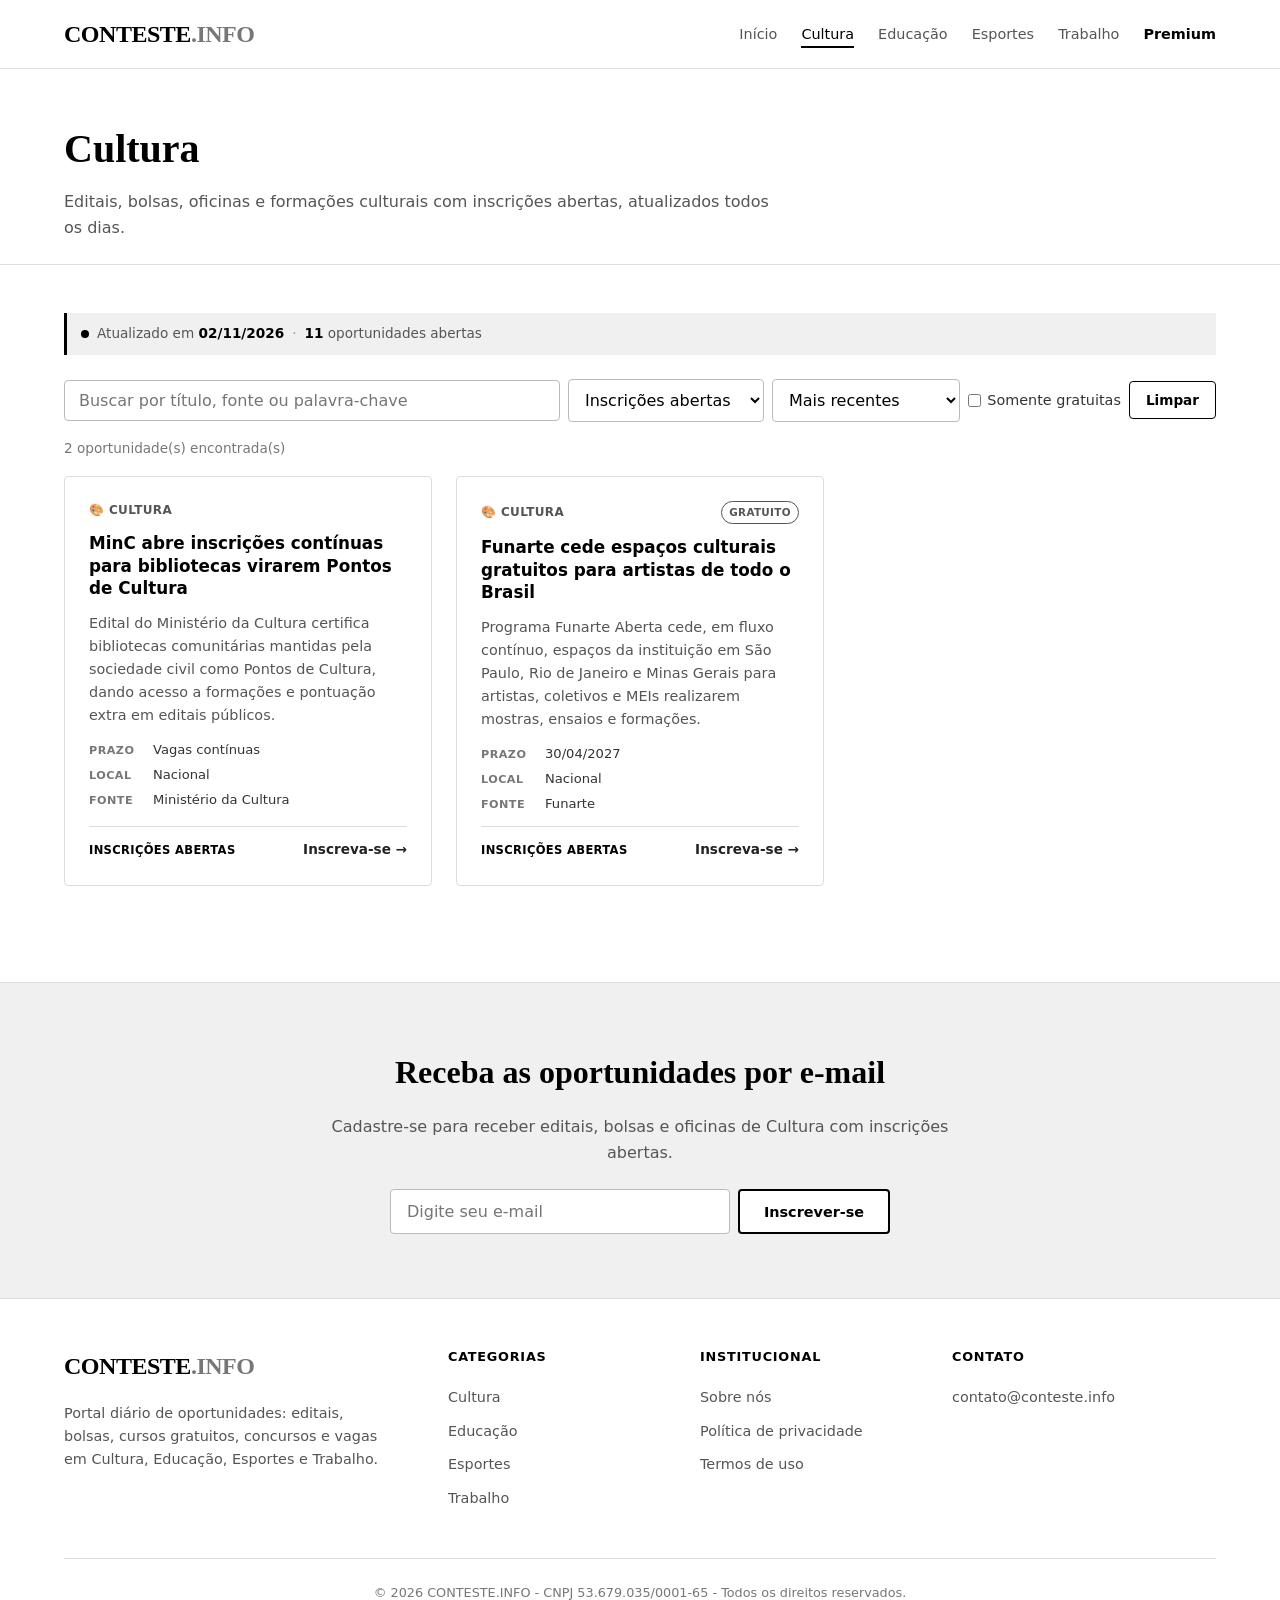
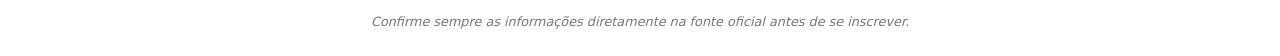
==== commit 6d6b6999: "chore: reimporta CONTESTE.INFO - site leve sem imagens, navegacao por dia, pipeline sob demanda" ====
--- a/cultura.html
+++ b/cultura.html
@@ -3,35 +3,33 @@
 <head>
     <meta charset="UTF-8">
     <meta name="viewport" content="width=device-width, initial-scale=1.0">
-    <meta name="description" content="CONTESTE.INFO - Editais, bolsas e oficinas gratuitas de Cultura com inscrições abertas">
-    <title>Cultura - Oportunidades Abertas | CONTESTE.INFO</title>
+    <meta name="description" content="CONTESTE.INFO - Editais, bolsas e oficinas gratuitas de Cultura com inscrições abertas, atualizados diariamente.">
+    <title>Cultura - Inscrições Abertas | CONTESTE.INFO</title>
     <link rel="canonical" href="https://conteste.info/cultura.html">
     <meta property="og:type" content="website">
     <meta property="og:url" content="https://conteste.info/cultura.html">
     <meta property="og:site_name" content="CONTESTE.INFO">
-    <meta property="og:title" content="Cultura - Oportunidades Abertas | CONTESTE.INFO">
-    <meta property="og:description" content="Editais, bolsas e oficinas gratuitas de Cultura com inscrições abertas">
+    <meta property="og:title" content="Cultura - Inscrições Abertas | CONTESTE.INFO">
+    <meta property="og:description" content="Editais, bolsas e oficinas gratuitas de Cultura com inscrições abertas.">
     <meta property="og:locale" content="pt_BR">
     <meta name="twitter:card" content="summary">
-    <meta name="twitter:title" content="Cultura - Oportunidades Abertas | CONTESTE.INFO">
-    <meta name="twitter:description" content="Editais, bolsas e oficinas gratuitas de Cultura com inscrições abertas">
-    <link rel="stylesheet" href="css/style.css?v=2.1.0">
-    <link rel="preconnect" href="https://fonts.googleapis.com">
-    <link rel="preconnect" href="https://fonts.gstatic.com" crossorigin>
-    <link href="https://fonts.googleapis.com/css2?family=Inter:wght@300;400;500;600;700&family=Playfair+Display:wght@600;700&display=swap" rel="stylesheet">
+    <meta name="twitter:title" content="Cultura - Inscrições Abertas | CONTESTE.INFO">
+    <meta name="twitter:description" content="Editais, bolsas e oficinas gratuitas de Cultura com inscrições abertas.">
+    <link rel="stylesheet" href="css/style.css?v=3.0.0">
     <link rel="icon" type="image/svg+xml" href="assets/favicon.svg">
 </head>
-<body>
+<body data-view="category" data-category="cultura">
+    <a class="sr-only" href="#oportunidades">Ir para as oportunidades</a>
+
     <header class="header" id="header">
         <div class="container">
             <a href="index.html" class="logo">
-                <span class="logo-text">CONTESTE</span>
-                <span class="logo-dot">.INFO</span>
+                <span class="logo-text">CONTESTE</span><span class="logo-dot">.INFO</span>
             </a>
-            <button class="mobile-menu-btn" id="mobileMenuBtn" aria-label="Abrir menu">
+            <button class="mobile-menu-btn" id="mobileMenuBtn" aria-label="Abrir menu" aria-expanded="false" aria-controls="nav">
                 <span></span><span></span><span></span>
             </button>
-            <nav class="nav" id="nav">
+            <nav class="nav" id="nav" aria-label="Navegação principal">
                 <ul class="nav-list">
                     <li><a href="index.html" class="nav-link">Início</a></li>
                     <li><a href="cultura.html" class="nav-link active">Cultura</a></li>
@@ -41,140 +39,35 @@
                     <li><a href="index.html#planos" class="nav-link nav-link--premium">Premium</a></li>
                 </ul>
             </nav>
-
-            <!-- Language Switcher -->
-            <div class="language-switcher">
-                <button class="lang-btn" id="langBtn" aria-label="Selecionar idioma" aria-expanded="false">
-                    <svg xmlns="http://www.w3.org/2000/svg" width="20" height="20" viewBox="0 0 24 24" fill="none" stroke="currentColor" stroke-width="2" stroke-linecap="round" stroke-linejoin="round"><circle cx="12" cy="12" r="10"/><path d="M2 12h20"/><path d="M12 2a15.3 15.3 0 0 1 4 10 15.3 15.3 0 0 1-4 10 15.3 15.3 0 0 1-4-10 15.3 15.3 0 0 1 4-10z"/></svg>
-                    <span class="lang-current">PT</span>
-                    <svg class="lang-arrow" xmlns="http://www.w3.org/2000/svg" width="12" height="12" viewBox="0 0 24 24" fill="none" stroke="currentColor" stroke-width="2"><path d="m6 9 6 6 6-6"/></svg>
-                </button>
-                <div class="lang-dropdown" id="langDropdown">
-                    <button class="lang-option active" data-lang="pt">🇧🇷 Português</button>
-                    <button class="lang-option" data-lang="en">🇺🇸 English</button>
-                    <button class="lang-option" data-lang="es">🇪🇸 Español</button>
-                </div>
-            </div>
         </div>
     </header>
 
     <main>
-        <section class="page-hero">
+        <section class="page-head">
             <div class="container">
-                <nav class="breadcrumb" aria-label="Breadcrumb">
-                    <a href="index.html">Início</a><span>/</span><span>Cultura</span>
-                </nav>
-                <h1>Cultura</h1>
-                <p>Editais, bolsas e oficinas gratuitas de fomento à cultura com inscrições abertas.</p>
+                <h1 class="page-title">Cultura</h1>
+                <p class="page-subtitle">Editais, bolsas, oficinas e formações culturais com inscrições abertas, atualizados todos os dias.</p>
             </div>
         </section>
 
-        <section class="sections">
+        <section class="sections" id="oportunidades">
             <div class="container">
-                <div class="category-section" id="cultura">
-                    <div class="category-header">
-                        <div class="category-icon">
-                            <svg xmlns="http://www.w3.org/2000/svg" width="24" height="24" viewBox="0 0 24 24" fill="none" stroke="currentColor" stroke-width="2" stroke-linecap="round" stroke-linejoin="round"><path d="M12 3a6 6 0 0 0 9 9 9 9 0 1 1-9-9Z"/></svg>
-                        </div>
-                        <h2 class="category-title">Inscrições Abertas</h2>
-                    </div>
-                    <div class="news-grid">
-                        <article class="news-card opportunity-card">
-                            <div class="news-image">
-                                <img src="https://www.gov.br/cultura/pt-br/centrais-de-conteudo/marcas-e-logotipos/marcas-atualizadas/minc-govbr_vertical_preto-1.png" alt="" loading="lazy" onerror="this.style.display='none'">
-                                <span class="news-tag news-tag--ongoing">Vagas contínuas</span>
-                            </div>
-                            <div class="news-content">
-                                <span class="news-date">Ministério da Cultura · Nacional</span>
-                                <h3 class="news-title"><a href="https://www.gov.br/cultura/pt-br/assuntos/editais/inscricoes-abertas/edital-biblioteca-comunitaria-e-cultura-viva1/edital-biblioteca-comunitaria-e-cultura-viva" target="_blank" rel="noopener noreferrer">MinC abre inscrições contínuas para bibliotecas virarem Pontos de Cultura</a></h3>
-                                <p class="news-excerpt">Edital do Ministério da Cultura certifica bibliotecas comunitárias mantidas pela sociedade civil como Pontos de Cultura, dando acesso a formações e pontuação extra em editais públicos.</p>
-                                <a class="opportunity-cta" href="https://www.gov.br/cultura/pt-br/assuntos/editais/inscricoes-abertas/edital-biblioteca-comunitaria-e-cultura-viva1/edital-biblioteca-comunitaria-e-cultura-viva" target="_blank" rel="noopener noreferrer">Inscreva-se →</a>
-                            </div>
-                        </article>
-                        <article class="news-card opportunity-card">
-                            <div class="news-image">
-                                <img src="https://www.gov.br/cultura/pt-br/centrais-de-conteudo/marcas-e-logotipos/marcas-atualizadas/minc-govbr_vertical_preto-1.png" alt="" loading="lazy" onerror="this.style.display='none'">
-                                <span class="news-tag">Até 13/10/2026</span>
-                            </div>
-                            <div class="news-content">
-                                <span class="news-date">Ministério da Cultura · Nacional</span>
-                                <h3 class="news-title"><a href="https://www.gov.br/cultura/pt-br/assuntos/editais/inscricoes-abertas/programa-rouanet-nas-favelas-2/programa-rouanet-nas-favelas-2" target="_blank" rel="noopener noreferrer">Rouanet nas Favelas 2 vai investir R$ 10 milhões em projetos de periferias</a></h3>
-                                <p class="news-excerpt">Parceria entre MinC, Vale e CUFA seleciona pelo menos 50 propostas culturais em territórios de favelas e periferias urbanas, com até R$ 200 mil por projeto.</p>
-                                <a class="opportunity-cta" href="https://www.gov.br/cultura/pt-br/assuntos/editais/inscricoes-abertas/programa-rouanet-nas-favelas-2/programa-rouanet-nas-favelas-2" target="_blank" rel="noopener noreferrer">Inscreva-se →</a>
-                            </div>
-                        </article>
-                        <article class="news-card opportunity-card">
-                            <div class="news-image">
-                                <img src="https://www.gov.br/funarte/pt-br/BANNERSITE1120X420PX.png" alt="" loading="lazy" onerror="this.style.display='none'">
-                                <span class="news-tag">Até 30/04/2027</span>
-                            </div>
-                            <div class="news-content">
-                                <span class="news-date">Funarte · Nacional</span>
-                                <h3 class="news-title"><a href="https://www.gov.br/funarte/pt-br/editais-1/2026/programa-funarte-aberta/programa-funarte-aberta-2026-2013-ocupacao-dos-espacos-culturais-da-funarte-centro-tecnico-de-artes" target="_blank" rel="noopener noreferrer">Funarte cede espaços culturais gratuitos para artistas de todo o Brasil</a></h3>
-                                <p class="news-excerpt">Programa Funarte Aberta cede, em fluxo contínuo, espaços da instituição em São Paulo, Rio de Janeiro e Minas Gerais para artistas, coletivos e MEIs realizarem mostras, ensaios e formações.</p>
-                                <a class="opportunity-cta" href="https://www.gov.br/funarte/pt-br/editais-1/2026/programa-funarte-aberta/programa-funarte-aberta-2026-2013-ocupacao-dos-espacos-culturais-da-funarte-centro-tecnico-de-artes" target="_blank" rel="noopener noreferrer">Inscreva-se →</a>
-                            </div>
-                        </article>
-                        <article class="news-card opportunity-card">
-                            <div class="news-image">
-                                <img src="https://www.folhadointerior.com.br/wp-content/uploads/2026/08/edital-cultura-firjan-sesi-e1786386224728.jpg" alt="" loading="lazy" onerror="this.style.display='none'">
-                                <span class="news-tag">Até 08/09/2026</span>
-                            </div>
-                            <div class="news-content">
-                                <span class="news-date">Firjan SESI · Rio de Janeiro, RJ</span>
-                                <h3 class="news-title"><a href="https://www.firjan.com.br/noticias/edital-mosaico-rio-2026.htm" target="_blank" rel="noopener noreferrer">Firjan SESI abre Mosaico Rio 2026 com R$ 3,4 milhões para 96 projetos</a></h3>
-                                <p class="news-excerpt">Edital de cultura seleciona e contrata projetos inéditos e não inéditos de teatro, música, dança, circo, fotografia e artes visuais de pessoas jurídicas e MEIs culturais do Rio de Janeiro.</p>
-                                <a class="opportunity-cta" href="https://www.firjan.com.br/noticias/edital-mosaico-rio-2026.htm" target="_blank" rel="noopener noreferrer">Inscreva-se →</a>
-                            </div>
-                        </article>
-                        <article class="news-card opportunity-card">
-                            <div class="news-image">
-                                <img src="https://cultura.rs.gov.br/upload/recortes/202607/20093501_189603_GD.jpeg" alt="" loading="lazy" onerror="this.style.display='none'">
-                                <span class="news-tag">Até 28/08/2026</span>
-                            </div>
-                            <div class="news-content">
-                                <span class="news-date">Secretaria da Cultura do Rio Grande do Sul (Sedac) · Rio Grande do Sul</span>
-                                <h3 class="news-title"><a href="https://cultura.rs.gov.br/edital-para-projetos-culturais-em-escolas-de-tempo-integral-esta-com-inscricoes-abertas" target="_blank" rel="noopener noreferrer">RS seleciona 60 artistas para atuar em escolas de tempo integral em 2027</a></h3>
-                                <p class="news-excerpt">Edital Sedac 24/2026 do governo do Rio Grande do Sul busca artistas, grupos e coletivos com experiência de ensino para desenvolver projetos culturais integrados ao currículo escolar.</p>
-                                <a class="opportunity-cta" href="https://cultura.rs.gov.br/edital-para-projetos-culturais-em-escolas-de-tempo-integral-esta-com-inscricoes-abertas" target="_blank" rel="noopener noreferrer">Inscreva-se →</a>
-                            </div>
-                        </article>
-                        <article class="news-card opportunity-card">
-                            <div class="news-image">
-                                <img src="https://www.ubatuba.sp.gov.br/wp-content/uploads/sites/2/2026/07/WhatsApp-Image-2026-07-30-at-12.11.11.jpeg" alt="" loading="lazy" onerror="this.style.display='none'">
-                                <span class="news-tag">Até 26/08/2026</span>
-                            </div>
-                            <div class="news-content">
-                                <span class="news-date">Fundart - Fundação de Arte e Cultura de Ubatuba · Ubatuba, SP</span>
-                                <h3 class="news-title"><a href="https://www.ubatuba.sp.gov.br/noticias/inscricoesfundartagosto26/" target="_blank" rel="noopener noreferrer">Fundart abre oficina gratuita sobre a fotografia de Samuel Fosso</a></h3>
-                                <p class="news-excerpt">Fundação de Arte e Cultura de Ubatuba oferece oficina gratuita sobre identidade, representação e cultura na obra do fotógrafo camaronês, aberta a maiores de 16 anos.</p>
-                                <a class="opportunity-cta" href="https://www.ubatuba.sp.gov.br/noticias/inscricoesfundartagosto26/" target="_blank" rel="noopener noreferrer">Inscreva-se →</a>
-                            </div>
-                        </article>
-                        <article class="news-card opportunity-card">
-                            <div class="news-image">
-                                <img src="https://fundacaoculturaldevarginha.com.br/wp-content/uploads/2026/08/SaveClip.App_764832864_17955190410195025_285519412769296324_n-001.jpg" alt="" loading="lazy" onerror="this.style.display='none'">
-                                <span class="news-tag">Até 19/08/2026</span>
-                            </div>
-                            <div class="news-content">
-                                <span class="news-date">Fundação Cultural de Varginha · Varginha, MG</span>
-                                <h3 class="news-title"><a href="https://fundacaoculturaldevarginha.com.br/inscricoes-gratuitas-para-oficina-de-elaboracao-de-projetos-culturais/" target="_blank" rel="noopener noreferrer">Varginha oferece oficina gratuita de elaboração de projetos culturais</a></h3>
-                                <p class="news-excerpt">Fundação Cultural de Varginha abre vagas limitadas para formação gratuita voltada a artistas, produtores e gestores culturais interessados em economia criativa, com certificado ao final.</p>
-                                <a class="opportunity-cta" href="https://fundacaoculturaldevarginha.com.br/inscricoes-gratuitas-para-oficina-de-elaboracao-de-projetos-culturais/" target="_blank" rel="noopener noreferrer">Inscreva-se →</a>
-                            </div>
-                        </article>
-                    </div>
-                </div>
+                <div class="updated-bar" id="updatedBar"></div>
+                <div class="daybar" id="dayBar"></div>
+                <div class="filters" id="filters"></div>
+                <p class="results-info" id="resultsInfo"></p>
+                <div class="news-grid" id="listGrid"></div>
+                <div class="pagination" id="pagination"></div>
             </div>
         </section>
 
         <section class="newsletter">
             <div class="container">
                 <div class="newsletter-content">
-                    <h2 class="newsletter-title">Receba oportunidades no seu e-mail</h2>
+                    <h2 class="newsletter-title">Receba as oportunidades por e-mail</h2>
                     <p class="newsletter-text">Cadastre-se para receber editais, bolsas e oficinas de Cultura com inscrições abertas.</p>
                     <form class="newsletter-form" id="newsletterForm" method="post" target="_blank">
-                        <input type="email" name="email" class="newsletter-input" placeholder="Digite seu e-mail" required>
+                        <input type="email" name="email" class="newsletter-input" placeholder="Digite seu e-mail" required aria-label="Seu e-mail">
                         <input type="hidden" name="embed" value="1">
                         <button type="submit" class="btn btn-secondary">Inscrever-se</button>
                     </form>
@@ -187,14 +80,11 @@
         <div class="container">
             <div class="footer-grid">
                 <div class="footer-brand">
-                    <a href="index.html" class="logo">
-                        <span class="logo-text">CONTESTE</span>
-                        <span class="logo-dot">.INFO</span>
-                    </a>
-                    <p class="footer-description">Seu portal de oportunidades: editais, bolsas, cursos gratuitos, concursos e vagas em Cultura, Educação, Esportes e Trabalho.</p>
+                    <a href="index.html" class="logo"><span class="logo-text">CONTESTE</span><span class="logo-dot">.INFO</span></a>
+                    <p class="footer-description">Portal diário de oportunidades: editais, bolsas, cursos gratuitos, concursos e vagas em Cultura, Educação, Esportes e Trabalho.</p>
                 </div>
                 <div class="footer-links">
-                    <h4 class="footer-title">Categorias</h4>
+                    <h2 class="footer-title">Categorias</h2>
                     <ul>
                         <li><a href="cultura.html">Cultura</a></li>
                         <li><a href="educacao.html">Educação</a></li>
@@ -203,7 +93,7 @@
                     </ul>
                 </div>
                 <div class="footer-links">
-                    <h4 class="footer-title">Institucional</h4>
+                    <h2 class="footer-title">Institucional</h2>
                     <ul>
                         <li><a href="#">Sobre nós</a></li>
                         <li><a href="#">Política de privacidade</a></li>
@@ -211,15 +101,18 @@
                     </ul>
                 </div>
                 <div class="footer-contact">
-                    <h4 class="footer-title">Contato</h4>
+                    <h2 class="footer-title">Contato</h2>
                     <p><a href="mailto:contato@conteste.info">contato@conteste.info</a></p>
                 </div>
             </div>
             <div class="footer-bottom">
                 <p>&copy; 2026 CONTESTE.INFO - CNPJ 53.679.035/0001-65 - Todos os direitos reservados.</p>
+                <p class="footer-legal">Confirme sempre as informações diretamente na fonte oficial antes de se inscrever.</p>
             </div>
         </div>
     </footer>
-    <script src="js/main.js?v=2.1.0"></script>
+
+    <script src="js/main.js?v=3.0.0"></script>
 </body>
 </html>
+
--- a/css/style.css
+++ b/css/style.css
@@ -1,10 +1,9 @@
 /* ============================================
-   CONTESTE.INFO - Stylesheet Principal
-   Versão Preto e Branco
+   CONTESTE.INFO - Stylesheet principal
+   Tema preto e branco. Sem imagens, sem fontes externas.
    ============================================ */
 
 :root {
-    /* Cores - Preto e Branco */
     --color-black: #000000;
     --color-gray-900: #111111;
     --color-gray-800: #222222;
@@ -17,11 +16,10 @@
     --color-gray-100: #f0f0f0;
     --color-white: #ffffff;
 
-    /* Tipografia */
-    --font-primary: 'Inter', -apple-system, BlinkMacSystemFont, 'Segoe UI', sans-serif;
-    --font-display: 'Playfair Display', Georgia, serif;
-
-    /* Espaçamento */
+    /* Fontes do sistema: zero requisicoes externas */
+    --font-primary: system-ui, -apple-system, BlinkMacSystemFont, 'Segoe UI', Roboto, Helvetica, Arial, sans-serif;
+    --font-display: Georgia, 'Times New Roman', Times, serif;
+
     --spacing-xs: 0.25rem;
     --spacing-sm: 0.5rem;
     --spacing-md: 1rem;
@@ -30,37 +28,24 @@
     --spacing-2xl: 3rem;
     --spacing-3xl: 4rem;
 
-    /* Border Radius — linguagem "documento": quase tudo reto,
-       só o selo de prazo e o menu de idioma ficam arredondados
-       (contraste proposital, como um carimbo). */
     --radius-sm: 2px;
     --radius-md: 3px;
     --radius-lg: 4px;
-    --radius-xl: 4px;
-    --radius-2xl: 4px;
     --radius-full: 9999px;
 
-    /* Espessura de borda — traço grosso e deliberado no lugar de sombra */
     --border-thin: 1px;
     --border-thick: 2px;
 
-    /* Shadows (reservadas para elementos flutuantes: dropdown, toast, menu mobile) */
-    --shadow-sm: 0 1px 2px 0 rgba(0, 0, 0, 0.06);
     --shadow-md: 0 4px 10px -2px rgba(0, 0, 0, 0.12);
     --shadow-lg: 0 12px 24px -6px rgba(0, 0, 0, 0.18);
-    --shadow-xl: 0 24px 48px -12px rgba(0, 0, 0, 0.28);
-
-    /* Transitions */
+
     --transition-fast: 150ms ease;
     --transition-base: 200ms ease;
-    --transition-slow: 300ms ease;
-
-    /* Container */
+
     --container-max: 1200px;
     --container-padding: 1.5rem;
 }
 
-/* Reset & Base */
 *, *::before, *::after { box-sizing: border-box; margin: 0; padding: 0; }
 
 html { font-size: 16px; scroll-behavior: smooth; -webkit-font-smoothing: antialiased; }
@@ -76,23 +61,22 @@
 
 a { color: inherit; text-decoration: none; transition: color var(--transition-fast); }
 a:hover { color: var(--color-black); }
-img { max-width: 100%; height: auto; display: block; }
 ul { list-style: none; }
-button { font-family: inherit; cursor: pointer; border: none; background: none; }
-input { font-family: inherit; }
+button { font-family: inherit; cursor: pointer; border: none; background: none; color: inherit; }
+input, select { font-family: inherit; font-size: 1rem; }
 
 .container { max-width: var(--container-max); margin: 0 auto; padding: 0 var(--container-padding); }
 
 /* Header */
 .header {
-    position: fixed; top: 0; left: 0; right: 0; z-index: 1000;
+    position: sticky; top: 0; left: 0; right: 0; z-index: 1000;
     background-color: rgba(255, 255, 255, 0.97);
     backdrop-filter: blur(10px);
     border-bottom: var(--border-thin) solid var(--color-gray-200);
     transition: border-color var(--transition-base);
 }
 .header.scrolled { border-bottom-color: var(--color-black); }
-.header .container { display: flex; align-items: center; justify-content: space-between; height: 72px; }
+.header .container { display: flex; align-items: center; justify-content: space-between; height: 68px; }
 
 .logo {
     display: flex; align-items: baseline;
@@ -101,744 +85,254 @@
     color: var(--color-black);
     letter-spacing: -0.02em;
 }
-.logo:hover { color: var(--color-gray-600); }
-.logo-text { color: var(--color-black); }
 .logo-dot { color: var(--color-gray-500); }
 
-.nav { display: flex; align-items: center; }
-.nav-list { display: flex; align-items: center; gap: var(--spacing-xl); }
+.nav-list { display: flex; align-items: center; gap: var(--spacing-lg); }
 .nav-link {
-    position: relative; font-weight: 500; font-size: 0.9375rem;
-    color: var(--color-gray-600); padding: var(--spacing-sm) 0;
-    transition: color var(--transition-fast);
-}
-.nav-link::after {
-    content: ''; position: absolute; bottom: 0; left: 0; width: 0; height: 2px;
-    background-color: var(--color-black); transition: width var(--transition-base);
-}
-.nav-link:hover, .nav-link.active { color: var(--color-black); }
-.nav-link:hover::after, .nav-link.active::after { width: 100%; }
-.nav-link--premium {
-    color: var(--color-white); background-color: var(--color-black);
-    padding: 0.375rem 0.875rem; border: var(--border-thin) solid var(--color-black);
-}
-.nav-link--premium::after { display: none; }
-.nav-link--premium:hover { color: var(--color-black); background-color: var(--color-white); }
-
-.mobile-menu-btn {
-    display: none; flex-direction: column; justify-content: space-between;
-    width: 24px; height: 18px; padding: 0;
-}
-.mobile-menu-btn span {
-    display: block; width: 100%; height: 2px;
-    background-color: var(--color-black); border-radius: var(--radius-full);
-    transition: all var(--transition-base);
-}
-.mobile-menu-btn.active span:nth-child(1) { transform: rotate(45deg) translate(5px, 5px); }
+    font-size: 0.9rem; font-weight: 500; color: var(--color-gray-600);
+    padding: 0.25rem 0; border-bottom: 2px solid transparent;
+}
+.nav-link:hover, .nav-link.active { color: var(--color-black); border-bottom-color: var(--color-black); }
+.nav-link--premium { color: var(--color-black); font-weight: 700; }
+
+.mobile-menu-btn { display: none; flex-direction: column; gap: 5px; padding: 8px; }
+.mobile-menu-btn span { display: block; width: 24px; height: 2px; background: var(--color-black); transition: var(--transition-fast); }
+.mobile-menu-btn.active span:nth-child(1) { transform: translateY(7px) rotate(45deg); }
 .mobile-menu-btn.active span:nth-child(2) { opacity: 0; }
-.mobile-menu-btn.active span:nth-child(3) { transform: rotate(-45deg) translate(5px, -5px); }
+.mobile-menu-btn.active span:nth-child(3) { transform: translateY(-7px) rotate(-45deg); }
 
 /* Hero */
-.hero {
-    padding-top: calc(72px + var(--spacing-3xl));
-    padding-bottom: var(--spacing-3xl);
-    background-color: var(--color-black);
-    color: var(--color-white);
-    overflow: hidden; position: relative;
-}
-.hero::before {
-    content: ''; position: absolute; inset: 0; pointer-events: none;
-    background-image:
-        linear-gradient(rgba(255,255,255,0.05) 1px, transparent 1px),
-        linear-gradient(90deg, rgba(255,255,255,0.05) 1px, transparent 1px);
-    background-size: 40px 40px;
-    -webkit-mask-image: linear-gradient(115deg, #000 15%, transparent 60%);
-    mask-image: linear-gradient(115deg, #000 15%, transparent 60%);
-}
-.hero .container { display: grid; grid-template-columns: 1fr 1fr; gap: var(--spacing-3xl); align-items: center; position: relative; }
-.hero-content { position: relative; z-index: 1; }
+.hero { padding: var(--spacing-3xl) 0 var(--spacing-2xl); border-bottom: var(--border-thin) solid var(--color-gray-200); }
+.hero-content { max-width: 720px; }
 .hero-eyebrow {
-    display: inline-flex; align-items: center; gap: var(--spacing-sm);
-    font-size: 0.75rem; font-weight: 600; letter-spacing: 0.15em;
-    text-transform: uppercase; color: var(--color-gray-300);
+    display: inline-block; margin-bottom: var(--spacing-md);
+    font-size: 0.75rem; font-weight: 700; letter-spacing: 0.12em; text-transform: uppercase;
+    color: var(--color-gray-500);
+}
+.hero-title { font-family: var(--font-display); font-size: clamp(2rem, 5vw, 3rem); line-height: 1.1; letter-spacing: -0.02em; color: var(--color-black); }
+.hero-title .highlight { border-bottom: 4px solid var(--color-black); }
+.hero-subtitle { margin: var(--spacing-lg) 0; font-size: 1.125rem; color: var(--color-gray-600); max-width: 620px; }
+
+.btn { display: inline-block; padding: 0.75rem 1.5rem; font-size: 0.9rem; font-weight: 600; border-radius: var(--radius-lg); transition: var(--transition-fast); }
+.btn-primary { background: var(--color-black); color: var(--color-white); border: var(--border-thick) solid var(--color-black); }
+.btn-primary:hover { background: var(--color-white); color: var(--color-black); }
+.btn-secondary { background: var(--color-white); color: var(--color-black); border: var(--border-thick) solid var(--color-black); }
+.btn-secondary:hover { background: var(--color-black); color: var(--color-white); }
+
+/* Sections wrapper */
+.sections { padding: var(--spacing-2xl) 0; }
+
+/* Barra "atualizado em" */
+.updated-bar {
+    display: flex; flex-wrap: wrap; align-items: center; gap: 0.5rem;
+    padding: 0.625rem 0.875rem; margin-bottom: var(--spacing-lg);
+    font-size: 0.85rem; color: var(--color-gray-600);
+    background: var(--color-gray-100);
+    border-left: 3px solid var(--color-black);
+}
+.updated-bar strong { color: var(--color-black); }
+.updated-dot { width: 8px; height: 8px; border-radius: var(--radius-full); background: var(--color-black); }
+.updated-sep { color: var(--color-gray-400); }
+
+/* Navegacao por dia */
+.daybar {
+    display: flex; align-items: center; gap: var(--spacing-sm);
     margin-bottom: var(--spacing-lg);
 }
-.hero-eyebrow::before {
-    content: ''; width: 28px; height: var(--border-thick);
-    background-color: var(--color-white);
-}
-.hero-title {
-    font-family: var(--font-display);
-    font-size: clamp(2.5rem, 5vw, 3.75rem);
-    font-weight: 700; line-height: 1.12; letter-spacing: -0.01em;
-    margin-bottom: var(--spacing-lg);
-}
-.hero-title .highlight {
-    color: var(--color-white);
-    text-decoration: underline;
-    text-decoration-thickness: 2px;
-    text-underline-offset: 8px;
-}
-.hero-subtitle {
-    font-size: 1.125rem; line-height: 1.7; opacity: 0.75;
-    margin-bottom: var(--spacing-xl); max-width: 500px;
-}
-.hero-visual { position: relative; display: flex; justify-content: center; align-items: center; }
-.hero-shape {
-    width: 340px; height: 340px;
-    border: var(--border-thin) solid rgba(255, 255, 255, 0.25);
-    border-radius: 50%;
-    position: relative;
-}
-.hero-shape::before {
-    content: '';
-    position: absolute; inset: 15%;
-    border: var(--border-thin) solid rgba(255, 255, 255, 0.15);
-    border-radius: 50%;
-}
-.hero-shape::after {
-    content: '';
-    position: absolute; top: 50%; left: 50%;
-    width: 8px; height: 8px; border-radius: 50%;
-    background-color: var(--color-white);
-    transform: translate(-50%, -50%);
-}
-
-/* Buttons — contorno, invertem preenchimento no hover */
-.btn {
-    display: inline-flex; align-items: center; justify-content: center;
-    padding: 0.75rem 1.75rem; font-weight: 600; font-size: 0.9375rem;
-    border-radius: var(--radius-sm); border: var(--border-thick) solid transparent;
-    transition: all var(--transition-base); cursor: pointer;
-}
-.btn-primary {
-    background-color: var(--color-white); color: var(--color-black);
-    border-color: var(--color-white);
-}
-.btn-primary:hover {
-    background-color: transparent; color: var(--color-white);
-}
-.btn-secondary {
-    background-color: var(--color-black); color: var(--color-white);
-    border-color: var(--color-black);
-}
-.btn-secondary:hover {
-    background-color: transparent; color: var(--color-black);
-}
-
-/* Sections */
-.sections { padding: var(--spacing-3xl) 0; }
-.category-section { margin-bottom: var(--spacing-3xl); }
+.daybar:empty { display: none; }
+.daybar-label { font-size: 0.85rem; font-weight: 600; color: var(--color-gray-600); }
+.daybar-select {
+    padding: 0.5rem 0.75rem; font-size: 0.9rem;
+    border: var(--border-thin) solid var(--color-gray-300); border-radius: var(--radius-lg);
+    background: var(--color-white); color: var(--color-black);
+}
+.daybar-select:focus { outline: 2px solid var(--color-black); outline-offset: 1px; }
+
+/* Filtros */
+.filters { margin-bottom: var(--spacing-md); }
+.filters-row { display: flex; flex-wrap: wrap; gap: var(--spacing-sm); align-items: center; }
+.filter-input {
+    flex: 1 1 260px; padding: 0.625rem 0.875rem;
+    border: var(--border-thin) solid var(--color-gray-300); border-radius: var(--radius-lg);
+}
+.filter-select {
+    padding: 0.625rem 0.75rem;
+    border: var(--border-thin) solid var(--color-gray-300); border-radius: var(--radius-lg);
+    background: var(--color-white);
+}
+.filter-input:focus, .filter-select:focus { outline: 2px solid var(--color-black); outline-offset: 1px; }
+.filter-check { display: inline-flex; align-items: center; gap: 0.4rem; font-size: 0.9rem; color: var(--color-gray-700); }
+.filter-clear {
+    padding: 0.625rem 1rem; font-size: 0.85rem; font-weight: 600;
+    border: var(--border-thin) solid var(--color-black); border-radius: var(--radius-lg);
+    background: var(--color-white); color: var(--color-black);
+}
+.filter-clear:hover { background: var(--color-black); color: var(--color-white); }
+
+/* Seccoes por categoria */
+.category-section { margin-bottom: var(--spacing-2xl); }
 .category-section:last-child { margin-bottom: 0; }
-
 .category-header {
-    display: flex; align-items: center; gap: var(--spacing-md);
-    margin-bottom: var(--spacing-xl); padding-bottom: var(--spacing-md);
+    display: flex; align-items: baseline; justify-content: space-between; gap: var(--spacing-md);
+    padding-bottom: var(--spacing-sm); margin-bottom: var(--spacing-lg);
     border-bottom: var(--border-thick) solid var(--color-black);
 }
-.category-icon {
-    display: flex; align-items: center; justify-content: center;
-    width: 44px; height: 44px; border-radius: var(--radius-sm);
-    border: var(--border-thick) solid var(--color-black);
-    color: var(--color-black); background-color: var(--color-white);
-    flex-shrink: 0;
-}
-
-.category-title {
-    font-family: var(--font-display);
-    font-size: 1.75rem; font-weight: 700;
-    color: var(--color-black); flex: 1;
-}
-.see-more {
-    font-weight: 600; font-size: 0.8125rem; color: var(--color-black);
-    text-transform: uppercase; letter-spacing: 0.08em;
-    padding-bottom: 2px; border-bottom: var(--border-thin) solid var(--color-black);
-    transition: opacity var(--transition-fast);
-}
-.see-more:hover { opacity: 0.55; color: var(--color-black); }
-
-/* News Grid */
-.news-grid { display: grid; grid-template-columns: repeat(3, 1fr); gap: var(--spacing-xl); }
-
-/* News Card — linguagem "dossiê": retangular, borda nítida,
-   barra preta de destaque no topo em vez de sombra suave. */
-.news-card {
-    background-color: var(--color-white);
-    border: var(--border-thin) solid var(--color-gray-800);
-    border-top: var(--spacing-xs) solid var(--color-black);
-    border-radius: 0;
-    transition: all var(--transition-base);
-}
-.news-card:hover {
-    transform: translateY(-3px);
-    box-shadow: var(--shadow-md);
-    border-color: var(--color-black);
-}
-.news-card.featured .news-image { height: 240px; }
-
-.news-image {
-    position: relative; height: 180px; overflow: hidden;
-    background-color: var(--color-gray-100);
-    background-size: cover; background-position: center;
-    display: flex; align-items: flex-start; padding: var(--spacing-md);
-    border-bottom: var(--border-thin) solid var(--color-gray-200);
-}
-.news-image::before { content: ''; position: absolute; inset: 0; }
-.news-image img {
-    position: absolute; inset: 0; width: 100%; height: 100%;
-    object-fit: contain; object-position: center;
-    background-color: var(--color-white);
-    /* A "moldura" do site (header, botões, cards, tipografia) é preto e
-       branco — mas as imagens das oportunidades (logos, brasões, fotos)
-       mantêm suas cores originais. */
-}
-
-/* Padrões geométricos por categoria (preto e branco) */
-#cultura .news-image::before {
-    background:
-        radial-gradient(circle at 18% 25%, rgba(0,0,0,0.14) 0%, transparent 42%),
-        radial-gradient(circle at 82% 75%, rgba(0,0,0,0.09) 0%, transparent 48%),
-        linear-gradient(135deg, var(--color-gray-200) 0%, var(--color-gray-100) 100%);
-}
-#educacao .news-image::before {
-    background-image:
-        linear-gradient(var(--color-gray-300) 1px, transparent 1px),
-        linear-gradient(90deg, var(--color-gray-300) 1px, transparent 1px),
-        linear-gradient(135deg, var(--color-gray-100) 0%, var(--color-white) 100%);
-    background-size: 24px 24px, 24px 24px, 100% 100%;
-    opacity: 0.9;
-}
-#esportes .news-image::before {
-    background:
-        repeating-linear-gradient(45deg, var(--color-gray-300) 0 2px, transparent 2px 18px),
-        linear-gradient(160deg, var(--color-gray-100) 0%, var(--color-gray-200) 100%);
-}
-#trabalho .news-image::before {
-    background:
-        radial-gradient(var(--color-gray-400) 1.5px, transparent 1.5px),
-        linear-gradient(180deg, var(--color-white) 0%, var(--color-gray-100) 100%);
-    background-size: 18px 18px, 100% 100%;
-    background-position: 0 0, 0 0;
-}
-.news-tag {
-    position: relative; z-index: 1;
-    display: inline-block; padding: 0.3125rem 0.75rem;
-    background-color: var(--color-black);
-    color: var(--color-white);
-    font-size: 0.75rem; font-weight: 600;
-    text-transform: none; letter-spacing: 0.02em;
-    border-radius: var(--radius-full);
-    box-shadow: 0 2px 8px rgba(0, 0, 0, 0.25);
-}
-.news-tag--ongoing { background-color: var(--color-gray-600); }
-
-.news-content { padding: var(--spacing-lg); display: flex; flex-direction: column; }
-.news-date {
-    display: block; font-size: 0.8125rem;
-    color: var(--color-gray-500); margin-bottom: var(--spacing-sm);
-}
-.news-excerpt { margin-bottom: 0; }
-.opportunity-cta {
-    display: inline-flex; align-items: center; gap: 0.375rem;
-    align-self: flex-start;
-    margin-top: var(--spacing-md);
-    padding: 0.5rem 1rem;
-    font-weight: 600; font-size: 0.8125rem;
-    color: var(--color-white);
-    background-color: var(--color-black);
-    border: var(--border-thick) solid var(--color-black);
-    border-radius: var(--radius-full);
-    transition: all var(--transition-fast);
-}
-.opportunity-cta:hover {
-    background-color: var(--color-white);
-    color: var(--color-black);
-    gap: 0.5rem;
-}
-.news-title {
-    font-size: 1.0625rem; font-weight: 600; line-height: 1.4;
-    margin-bottom: var(--spacing-sm); display: -webkit-box;
-    -webkit-line-clamp: 2; -webkit-box-orient: vertical; overflow: hidden;
-}
-.news-title a:hover { color: var(--color-black); }
-.news-excerpt {
-    font-size: 0.875rem; color: var(--color-gray-600); line-height: 1.6;
-    display: -webkit-box; -webkit-line-clamp: 2; -webkit-box-orient: vertical; overflow: hidden;
-}
-
-/* Planos (gratuito x newsletter premium) */
-.plans { padding: var(--spacing-3xl) 0; }
-.plans-header { text-align: center; max-width: 620px; margin: 0 auto var(--spacing-2xl); }
-.plans-title {
-    font-family: var(--font-display);
-    font-size: 2rem; font-weight: 700;
-    color: var(--color-black); margin-bottom: var(--spacing-md);
-}
-.plans-subtitle { color: var(--color-gray-600); }
-.plans-grid {
-    display: grid; grid-template-columns: repeat(2, 1fr);
-    gap: var(--spacing-xl); max-width: 900px; margin: 0 auto;
-}
+.category-title { font-family: var(--font-display); font-size: 1.5rem; color: var(--color-black); display: flex; align-items: center; gap: 0.5rem; }
+.category-count {
+    font-family: var(--font-primary); font-size: 0.75rem; font-weight: 700;
+    padding: 0.1rem 0.5rem; border-radius: var(--radius-full);
+    background: var(--color-black); color: var(--color-white);
+}
+.see-more { font-size: 0.8rem; font-weight: 700; letter-spacing: 0.04em; text-transform: uppercase; white-space: nowrap; }
+.see-more:hover { color: var(--color-gray-600); }
+
+/* Grid de cards */
+.news-grid { display: grid; grid-template-columns: repeat(auto-fill, minmax(300px, 1fr)); gap: var(--spacing-lg); }
+
+.card {
+    display: flex; flex-direction: column; gap: 0.75rem;
+    padding: var(--spacing-lg);
+    border: var(--border-thin) solid var(--color-gray-200);
+    border-radius: var(--radius-lg);
+    transition: border-color var(--transition-fast), box-shadow var(--transition-fast);
+}
+.card:hover { border-color: var(--color-black); box-shadow: var(--shadow-md); }
+.card-top { display: flex; align-items: center; justify-content: space-between; gap: 0.5rem; }
+.card-cat { font-size: 0.75rem; font-weight: 700; letter-spacing: 0.03em; text-transform: uppercase; color: var(--color-gray-600); }
+.card-badges { display: inline-flex; gap: 0.35rem; flex-wrap: wrap; }
+
+.badge {
+    font-size: 0.65rem; font-weight: 700; letter-spacing: 0.03em; text-transform: uppercase;
+    padding: 0.15rem 0.45rem; border-radius: var(--radius-full);
+    border: var(--border-thin) solid currentColor;
+}
+.badge-new { background: var(--color-black); color: var(--color-white); border-color: var(--color-black); }
+.badge-soon { color: var(--color-gray-800); }
+.badge-free { color: var(--color-gray-600); }
+
+.card-title { font-size: 1.05rem; line-height: 1.35; color: var(--color-black); }
+.card-title a:hover { color: var(--color-gray-600); }
+.card-desc { font-size: 0.9rem; color: var(--color-gray-600); }
+
+.card-meta { display: flex; flex-direction: column; gap: 0.25rem; font-size: 0.82rem; }
+.card-meta li { display: flex; gap: 0.5rem; }
+.meta-k { flex: 0 0 3.5rem; font-weight: 700; color: var(--color-gray-500); text-transform: uppercase; font-size: 0.7rem; letter-spacing: 0.04em; padding-top: 0.15rem; }
+.meta-v { color: var(--color-gray-700); }
+
+.card-foot {
+    display: flex; align-items: center; justify-content: space-between; gap: 0.5rem;
+    margin-top: auto; padding-top: 0.75rem; border-top: var(--border-thin) solid var(--color-gray-200);
+}
+.card-status { font-size: 0.72rem; font-weight: 700; text-transform: uppercase; letter-spacing: 0.03em; color: var(--color-gray-500); }
+.card-status.status-open { color: var(--color-black); }
+.card-cta { font-size: 0.85rem; font-weight: 700; white-space: nowrap; }
+.card-cta:hover { color: var(--color-gray-600); }
+
+/* Resultados e paginacao */
+.results-info { font-size: 0.85rem; color: var(--color-gray-500); margin-bottom: var(--spacing-md); }
+.pagination { display: flex; align-items: center; justify-content: center; gap: var(--spacing-md); margin-top: var(--spacing-2xl); }
+.page-btn {
+    padding: 0.5rem 1rem; font-size: 0.85rem; font-weight: 600;
+    border: var(--border-thin) solid var(--color-black); border-radius: var(--radius-lg);
+}
+.page-btn:hover:not(:disabled) { background: var(--color-black); color: var(--color-white); }
+.page-btn:disabled { opacity: 0.35; cursor: not-allowed; }
+.page-info { font-size: 0.85rem; color: var(--color-gray-600); }
+.empty { padding: var(--spacing-xl) 0; color: var(--color-gray-500); font-style: italic; }
+
+/* Pagina de categoria (cabecalho) */
+.page-head { padding: var(--spacing-2xl) 0 var(--spacing-lg); border-bottom: var(--border-thin) solid var(--color-gray-200); }
+.page-title { font-family: var(--font-display); font-size: clamp(1.75rem, 4vw, 2.5rem); color: var(--color-black); }
+.page-subtitle { margin-top: var(--spacing-sm); color: var(--color-gray-600); max-width: 720px; }
+
+/* Planos (Premium) */
+.plans { padding: var(--spacing-3xl) 0; border-top: var(--border-thin) solid var(--color-gray-200); }
+.plans-head { text-align: center; max-width: 640px; margin: 0 auto var(--spacing-2xl); }
+.plans-title { font-family: var(--font-display); font-size: clamp(1.5rem, 3.5vw, 2rem); color: var(--color-black); }
+.plans-subtitle { margin-top: var(--spacing-sm); color: var(--color-gray-600); }
+.plans-grid { display: grid; grid-template-columns: repeat(auto-fit, minmax(280px, 1fr)); gap: var(--spacing-lg); max-width: 760px; margin: 0 auto; }
 .plan-card {
-    display: flex; flex-direction: column;
-    padding: var(--spacing-2xl);
-    background-color: var(--color-white); color: var(--color-black);
-    border: var(--border-thin) solid var(--color-gray-800);
-    border-top: var(--spacing-xs) solid var(--color-black);
-    border-radius: 0;
-}
-.plan-card--premium {
-    background-color: var(--color-black); color: var(--color-white);
-    border-color: var(--color-black); border-top-color: var(--color-white);
-}
-.plan-badge {
-    display: inline-block; align-self: flex-start;
-    font-size: 0.75rem; font-weight: 700; text-transform: uppercase; letter-spacing: 0.08em;
-    padding: 0.25rem 0.625rem; margin-bottom: var(--spacing-lg);
-    border: var(--border-thin) solid currentColor;
-}
-.plan-price {
-    font-family: var(--font-display); font-size: 2.5rem; font-weight: 700;
-    margin-bottom: var(--spacing-lg);
-}
-.plan-period { font-size: 1rem; font-weight: 400; color: var(--color-gray-500); }
-.plan-card--premium .plan-period { color: var(--color-gray-400); }
-.plan-features { list-style: none; flex: 1; margin-bottom: var(--spacing-xl); }
-.plan-features li {
-    padding: 0.625rem 0; border-bottom: var(--border-thin) solid var(--color-gray-200);
-    font-size: 0.9375rem; line-height: 1.4;
-}
-.plan-card--premium .plan-features li { border-bottom-color: var(--color-gray-700); }
-.plan-features li:last-child { border-bottom: none; }
-.plan-cta { width: 100%; }
+    display: flex; flex-direction: column; gap: var(--spacing-md);
+    padding: var(--spacing-xl); border: var(--border-thin) solid var(--color-gray-200); border-radius: var(--radius-lg);
+}
+.plan-card--featured { border: var(--border-thick) solid var(--color-black); }
+.plan-name { font-size: 1.1rem; font-weight: 700; color: var(--color-black); }
+.plan-price { font-family: var(--font-display); font-size: 2rem; color: var(--color-black); }
+.plan-period { font-family: var(--font-primary); font-size: 0.85rem; color: var(--color-gray-500); }
+.plan-features { display: flex; flex-direction: column; gap: 0.5rem; font-size: 0.9rem; color: var(--color-gray-700); }
+.plan-features li { padding-left: 1.25rem; position: relative; }
+.plan-features li::before { content: "\2014"; position: absolute; left: 0; color: var(--color-gray-400); }
+.plan-cta { margin-top: auto; text-align: center; }
+
+/* Newsletter */
+.newsletter { padding: var(--spacing-3xl) 0; background: var(--color-gray-100); border-top: var(--border-thin) solid var(--color-gray-200); }
+.newsletter-content { max-width: 640px; margin: 0 auto; text-align: center; }
+.newsletter-title { font-family: var(--font-display); font-size: clamp(1.5rem, 3.5vw, 2rem); color: var(--color-black); }
+.newsletter-text { margin: var(--spacing-md) 0 var(--spacing-lg); color: var(--color-gray-600); }
+.newsletter-form { display: flex; gap: var(--spacing-sm); flex-wrap: wrap; justify-content: center; }
+.newsletter-input {
+    flex: 1 1 260px; max-width: 340px; padding: 0.75rem 1rem;
+    border: var(--border-thin) solid var(--color-gray-300); border-radius: var(--radius-lg);
+}
+.newsletter-input:focus { outline: 2px solid var(--color-black); outline-offset: 1px; }
 
 /* Footer */
-.footer {
-    background-color: var(--color-black);
-    color: var(--color-gray-400);
-    padding-top: var(--spacing-3xl); padding-bottom: var(--spacing-xl);
-}
-.footer-grid {
-    display: grid; grid-template-columns: 2fr 1fr 1fr 1fr;
-    gap: var(--spacing-2xl); margin-bottom: var(--spacing-2xl);
-}
-.footer-brand .logo { margin-bottom: var(--spacing-md); }
-.footer-brand .logo-text { color: var(--color-white); }
-.footer-brand .logo-dot { color: var(--color-gray-500); }
-.footer-description { font-size: 0.9375rem; line-height: 1.7; max-width: 300px; }
-
-.footer-title {
-    font-size: 0.875rem; font-weight: 600;
-    text-transform: uppercase; letter-spacing: 0.05em;
-    color: var(--color-white); margin-bottom: var(--spacing-lg);
-}
-.footer-links ul { display: flex; flex-direction: column; gap: var(--spacing-sm); }
-.footer-links a { font-size: 0.9375rem; transition: color var(--transition-fast); }
-.footer-links a:hover { color: var(--color-white); }
-
-.footer-contact p { margin-bottom: var(--spacing-md); }
-.footer-contact a { color: var(--color-gray-400); }
-.footer-contact a:hover { color: var(--color-white); }
-
-.social-links { display: flex; gap: var(--spacing-md); }
-.social-links a {
-    display: flex; align-items: center; justify-content: center;
-    width: 40px; height: 40px; border-radius: var(--radius-lg);
-    background-color: var(--color-gray-800);
-    transition: all var(--transition-fast);
-}
-.social-links a:hover {
-    background-color: var(--color-white);
-    color: var(--color-black);
-}
-
-.footer-bottom {
-    padding-top: var(--spacing-xl);
-    border-top: 1px solid var(--color-gray-800);
-    text-align: center; font-size: 0.875rem;
-}
-
-/* Page Hero (for category pages) */
-.page-hero {
-    padding-top: calc(70px + var(--spacing-3xl));
-    padding-bottom: var(--spacing-2xl);
-    background-color: var(--color-black);
-    color: var(--color-white);
-}
-.page-hero .container { text-align: center; }
-.page-hero h1 {
-    font-family: var(--font-display);
-    font-size: clamp(2rem, 4vw, 3rem);
-    font-weight: 700; margin-bottom: var(--spacing-md);
-}
-.page-hero p { font-size: 1.125rem; opacity: 0.9; max-width: 600px; margin: 0 auto; }
-.breadcrumb {
-    display: flex; justify-content: center; gap: var(--spacing-sm);
-    margin-bottom: var(--spacing-lg); font-size: 0.875rem; opacity: 0.8;
-}
-.breadcrumb a:hover { color: var(--color-white); }
-
-/* Responsive */
-@media (max-width: 1024px) {
-    .news-grid { grid-template-columns: repeat(2, 1fr); }
-    .footer-grid { grid-template-columns: repeat(2, 1fr); }
-    .hero .container { grid-template-columns: 1fr; text-align: center; }
-    .hero-subtitle { margin-left: auto; margin-right: auto; }
-    .hero-visual { display: none; }
+.footer { padding: var(--spacing-2xl) 0 var(--spacing-lg); border-top: var(--border-thin) solid var(--color-gray-200); }
+.footer-grid { display: grid; grid-template-columns: 1.6fr 1fr 1fr 1.2fr; gap: var(--spacing-xl); }
+.footer-description { margin-top: var(--spacing-md); font-size: 0.9rem; color: var(--color-gray-600); max-width: 320px; }
+.footer-title { font-size: 0.8rem; font-weight: 700; text-transform: uppercase; letter-spacing: 0.06em; color: var(--color-black); margin-bottom: var(--spacing-md); }
+.footer-links ul { display: flex; flex-direction: column; gap: 0.5rem; }
+.footer-links a, .footer-contact a { font-size: 0.9rem; color: var(--color-gray-600); }
+.footer-links a:hover, .footer-contact a:hover { color: var(--color-black); }
+.social-links { display: flex; gap: var(--spacing-md); margin-top: var(--spacing-md); }
+.social-links a { color: var(--color-gray-600); }
+.social-links a:hover { color: var(--color-black); }
+.footer-bottom { margin-top: var(--spacing-2xl); padding-top: var(--spacing-lg); border-top: var(--border-thin) solid var(--color-gray-200); }
+.footer-bottom p { font-size: 0.8rem; color: var(--color-gray-500); text-align: center; }
+.footer-legal { margin-top: 0.5rem !important; font-style: italic; }
+
+/* Animacao de entrada */
+.reveal { opacity: 0; transform: translateY(12px); transition: opacity 400ms ease, transform 400ms ease; }
+.reveal.visible { opacity: 1; transform: none; }
+
+/* Acessibilidade */
+a:focus-visible, button:focus-visible, input:focus-visible, select:focus-visible {
+    outline: 2px solid var(--color-black); outline-offset: 2px;
+}
+.sr-only {
+    position: absolute; width: 1px; height: 1px; padding: 0; margin: -1px;
+    overflow: hidden; clip: rect(0, 0, 0, 0); white-space: nowrap; border: 0;
+}
+::selection { background-color: var(--color-black); color: var(--color-white); }
+
+@media (prefers-reduced-motion: reduce) {
+    * { animation: none !important; transition: none !important; scroll-behavior: auto !important; }
+    .reveal { opacity: 1; transform: none; }
+}
+
+/* Responsivo */
+@media (max-width: 900px) {
+    .footer-grid { grid-template-columns: 1fr 1fr; }
 }
 
 @media (max-width: 768px) {
-    :root { --container-padding: 1rem; }
-    
     .mobile-menu-btn { display: flex; }
     .nav {
-        position: fixed; top: 70px; left: 0; right: 0;
-        background-color: var(--color-white);
-        box-shadow: var(--shadow-lg);
-        transform: translateY(-100%); opacity: 0; visibility: hidden;
-        transition: all var(--transition-base);
+        position: fixed; top: 68px; left: 0; right: 0;
+        background: var(--color-white); border-bottom: var(--border-thin) solid var(--color-gray-200);
+        max-height: 0; overflow: hidden; transition: max-height var(--transition-base);
     }
-    .nav.active { transform: translateY(0); opacity: 1; visibility: visible; }
-    .nav-list { flex-direction: column; gap: 0; padding: var(--spacing-lg); }
-    .nav-link {
-        display: block; padding: var(--spacing-md) 0;
-        border-bottom: 1px solid var(--color-gray-100); width: 100%;
-    }
-    .nav-link::after { display: none; }
-    
+    .nav.active { max-height: 420px; }
+    .nav-list { flex-direction: column; align-items: stretch; gap: 0; padding: var(--spacing-md) var(--container-padding); }
+    .nav-link { display: block; padding: 0.75rem 0; border-bottom: none; }
+    .footer-grid { grid-template-columns: 1fr; gap: var(--spacing-lg); }
+}
+
+@media (max-width: 520px) {
+    :root { --container-padding: 1rem; }
     .news-grid { grid-template-columns: 1fr; }
-    .category-header { flex-wrap: wrap; }
-    .see-more { order: 3; width: 100%; text-align: right; margin-top: var(--spacing-sm); }
-    .plans-grid { grid-template-columns: 1fr; }
-
-    .footer-grid { grid-template-columns: 1fr; gap: var(--spacing-xl); }
-    .footer-brand { order: 1; }
-    .footer-contact { order: 2; }
-    .footer-links:first-of-type { order: 3; }
-    .footer-links:last-of-type { order: 4; }
-}
-
-@media (max-width: 480px) {
-    .hero-title { font-size: 2rem; }
-    .category-title { font-size: 1.5rem; }
-    .plans-title { font-size: 1.5rem; }
-}
-
-/* Animations */
-.scroll-animate { opacity: 0; transform: translateY(20px); transition: all 0.6s ease; }
-.scroll-animate.visible { opacity: 1; transform: translateY(0); }
-
-/* Search & Filters */
-.search-filters {
-    padding: var(--spacing-lg) 0;
-    background-color: var(--color-white);
-    border-bottom: var(--border-thick) solid var(--color-black);
-}
-.search-box {
-    position: relative;
-    max-width: 600px;
-    margin: 0 auto var(--spacing-md);
-}
-.search-input {
-    width: 100%;
-    padding: 0.75rem 1rem 0.75rem 2.75rem;
-    border: var(--border-thin) solid var(--color-black);
-    border-radius: var(--radius-sm);
-    background-color: var(--color-white);
-    font-size: 0.9375rem;
-    transition: all var(--transition-fast);
-}
-.search-input:focus {
-    outline: var(--border-thick) solid var(--color-black);
-    outline-offset: -1px;
-}
-.search-icon {
-    position: absolute;
-    left: 1rem;
-    top: 50%;
-    transform: translateY(-50%);
-    color: var(--color-gray-500);
-}
-.filters-group {
-    display: flex;
-    flex-wrap: wrap;
-    gap: var(--spacing-lg);
-    align-items: center;
-    justify-content: center;
-    max-width: 800px;
-    margin: 0 auto;
-}
-.filter-item {
-    display: flex;
-    align-items: center;
-    gap: var(--spacing-sm);
-}
-.filter-label {
-    font-size: 0.875rem;
-    font-weight: 500;
-    color: var(--color-gray-600);
-    white-space: nowrap;
-}
-.filter-select {
-    padding: 0.5rem 2rem 0.5rem 0.75rem;
-    border: var(--border-thin) solid var(--color-black);
-    border-radius: var(--radius-sm);
-    font-size: 0.875rem;
-    background-color: var(--color-white);
-    cursor: pointer;
-    appearance: none;
-    background-image: url("data:image/svg+xml,%3Csvg xmlns='http://www.w3.org/2000/svg' width='12' height='12' viewBox='0 0 24 24' fill='none' stroke='%23000' stroke-width='2'%3E%3Cpath d='m6 9 6 6 6-6'/%3E%3C/svg%3E");
-    background-repeat: no-repeat;
-    background-position: right 0.5rem center;
-}
-.filter-select:focus {
-    outline: var(--border-thick) solid var(--color-black);
-    outline-offset: -1px;
-}
-.checkbox-label {
-    display: flex;
-    align-items: center;
-    gap: 0.5rem;
-    cursor: pointer;
-}
-.checkbox-label input[type="checkbox"] {
-    width: 1.125rem;
-    height: 1.125rem;
-    accent-color: var(--color-black);
-    cursor: pointer;
-}
-.btn-clear-filters {
-    padding: 0.5rem 1rem;
-    font-size: 0.8125rem;
-    font-weight: 600;
-    color: var(--color-black);
-    border: var(--border-thin) solid var(--color-gray-400);
-    border-radius: var(--radius-sm);
-    background-color: var(--color-white);
-    cursor: pointer;
-    transition: all var(--transition-fast);
-}
-.btn-clear-filters:hover {
-    background-color: var(--color-black);
-    color: var(--color-white);
-    border-color: var(--color-black);
-}
-.results-count {
-    font-size: 0.875rem;
-    color: var(--color-gray-500);
-    margin-left: auto;
-}
-
-/* Pagination */
-.pagination {
-    display: flex;
-    justify-content: center;
-    padding: var(--spacing-2xl) 0;
-}
-.pagination-list {
-    display: flex;
-    align-items: center;
-    gap: var(--spacing-sm);
-    list-style: none;
-}
-.pagination-btn {
-    display: flex;
-    align-items: center;
-    justify-content: center;
-    min-width: 2.5rem;
-    height: 2.5rem;
-    padding: 0 0.5rem;
-    font-size: 0.875rem;
-    font-weight: 600;
-    color: var(--color-black);
-    background-color: var(--color-white);
-    border: var(--border-thin) solid var(--color-black);
-    border-radius: var(--radius-sm);
-    cursor: pointer;
-    transition: all var(--transition-fast);
-}
-.pagination-btn:hover {
-    background-color: var(--color-gray-100);
-    color: var(--color-black);
-}
-.pagination-btn.active {
-    background-color: var(--color-black);
-    color: var(--color-white);
-    border-color: var(--color-black);
-}
-.pagination-ellipsis {
-    padding: 0 0.5rem;
-    color: var(--color-gray-400);
-}
-.no-results {
-    text-align: center;
-    padding: var(--spacing-3xl);
-    color: var(--color-gray-500);
-    font-size: 1.125rem;
-}
-
-/* Opportunity Card Status Variants */
-.opportunity-card--closed {
-    opacity: 0.7;
-}
-.opportunity-card--closed .news-tag {
-    background-color: var(--color-gray-400);
-}
-.opportunity-card--extended .news-tag {
-    background-color: var(--color-gray-700);
-}
-.opportunity-card--coming-soon .news-tag {
-    background-color: var(--color-gray-500);
-}
-
-/* Language Switcher */
-.language-switcher {
-    position: relative;
-    margin-left: var(--spacing-lg);
-}
-.lang-btn {
-    display: flex;
-    align-items: center;
-    gap: 0.375rem;
-    padding: 0.5rem 0.75rem;
-    font-size: 0.875rem;
-    font-weight: 600;
-    color: var(--color-black);
-    background-color: transparent;
-    border: var(--border-thin) solid var(--color-black);
-    border-radius: var(--radius-sm);
-    cursor: pointer;
-    transition: all var(--transition-fast);
-}
-.lang-btn:hover {
-    background-color: var(--color-black);
-    color: var(--color-white);
-}
-.lang-current {
-    font-weight: 600;
-    text-transform: uppercase;
-}
-.lang-arrow {
-    transition: transform var(--transition-fast);
-}
-.lang-btn[aria-expanded="true"] .lang-arrow {
-    transform: rotate(180deg);
-}
-.lang-dropdown {
-    position: absolute;
-    top: calc(100% + 0.5rem);
-    right: 0;
-    min-width: 140px;
-    background-color: var(--color-white);
-    border: 1px solid var(--color-gray-200);
-    border-radius: var(--radius-lg);
-    box-shadow: var(--shadow-lg);
-    opacity: 0;
-    visibility: hidden;
-    transform: translateY(-0.5rem);
-    transition: all var(--transition-fast);
-    z-index: 1001;
-}
-.lang-dropdown.active {
-    opacity: 1;
-    visibility: visible;
-    transform: translateY(0);
-}
-.lang-option {
-    display: block;
-    width: 100%;
-    padding: 0.625rem 0.875rem;
-    font-size: 0.875rem;
-    text-align: left;
-    color: var(--color-gray-700);
-    background: none;
-    border: none;
-    cursor: pointer;
-    transition: background-color var(--transition-fast);
-}
-.lang-option:hover {
-    background-color: var(--color-gray-100);
-}
-.lang-option.active {
-    background-color: var(--color-gray-100);
-    color: var(--color-black);
-    font-weight: 600;
-}
-.lang-option:first-child {
-    border-radius: var(--radius-lg) var(--radius-lg) 0 0;
-}
-.lang-option:last-child {
-    border-radius: 0 0 var(--radius-lg) var(--radius-lg);
-}
-
-/* Translation Notice */
-.translation-notice {
-    display: none;
-    padding: var(--spacing-sm) var(--spacing-md);
-    background-color: var(--color-gray-100);
-    border-bottom: 1px solid var(--color-gray-200);
-    font-size: 0.75rem;
-    color: var(--color-gray-500);
-    text-align: center;
-}
-.translation-notice.visible {
-    display: block;
-}
-
-/* Responsive for language switcher */
-@media (max-width: 768px) {
-    .header .container {
-        position: relative;
-    }
-    .language-switcher {
-        position: absolute;
-        top: 50%;
-        right: 50px;
-        transform: translateY(-50%);
-        margin-left: 0;
-    }
-    .lang-btn span {
-        display: none;
-    }
-    .lang-dropdown {
-        right: -10px;
-    }
-}
-
-/* Notification (toast) */
-.notification {
-    position: fixed; bottom: 20px; right: 20px; z-index: 9999;
-    display: flex; align-items: center; gap: var(--spacing-md);
-    max-width: 400px; padding: 1rem 1.25rem;
-    background-color: var(--color-black); color: var(--color-white);
-    border-radius: var(--radius-lg);
-    box-shadow: var(--shadow-xl);
-    animation: notificationSlideIn 0.3s ease;
-}
-.notification-icon {
-    display: flex; align-items: center; justify-content: center;
-    flex-shrink: 0; width: 22px; height: 22px;
-    border-radius: 50%; font-size: 0.75rem; font-weight: 700;
-    background-color: var(--color-white); color: var(--color-black);
-}
-.notification--error .notification-icon { background-color: var(--color-gray-300); }
-.notification button {
-    margin-left: auto; flex-shrink: 0;
-    background: none; border: none; color: var(--color-white);
-    font-size: 1.25rem; line-height: 1; cursor: pointer; opacity: 0.7;
-}
-.notification button:hover { opacity: 1; }
-@keyframes notificationSlideIn {
-    from { transform: translateX(100%); opacity: 0; }
-    to { transform: translateX(0); opacity: 1; }
-}
-
-/* Accessibility */
-a:focus-visible, button:focus-visible, input:focus-visible {
-    outline: 2px solid var(--color-black); outline-offset: 2px;
-}
-.sr-only {
-    position: absolute; width: 1px; height: 1px; padding: 0; margin: -1px;
-    overflow: hidden; clip: rect(0,0,0,0); white-space: nowrap; border: 0;
-}
-::selection { background-color: var(--color-black); color: var(--color-white); }
+    .hero { padding: var(--spacing-2xl) 0 var(--spacing-xl); }
+}
+
+
+
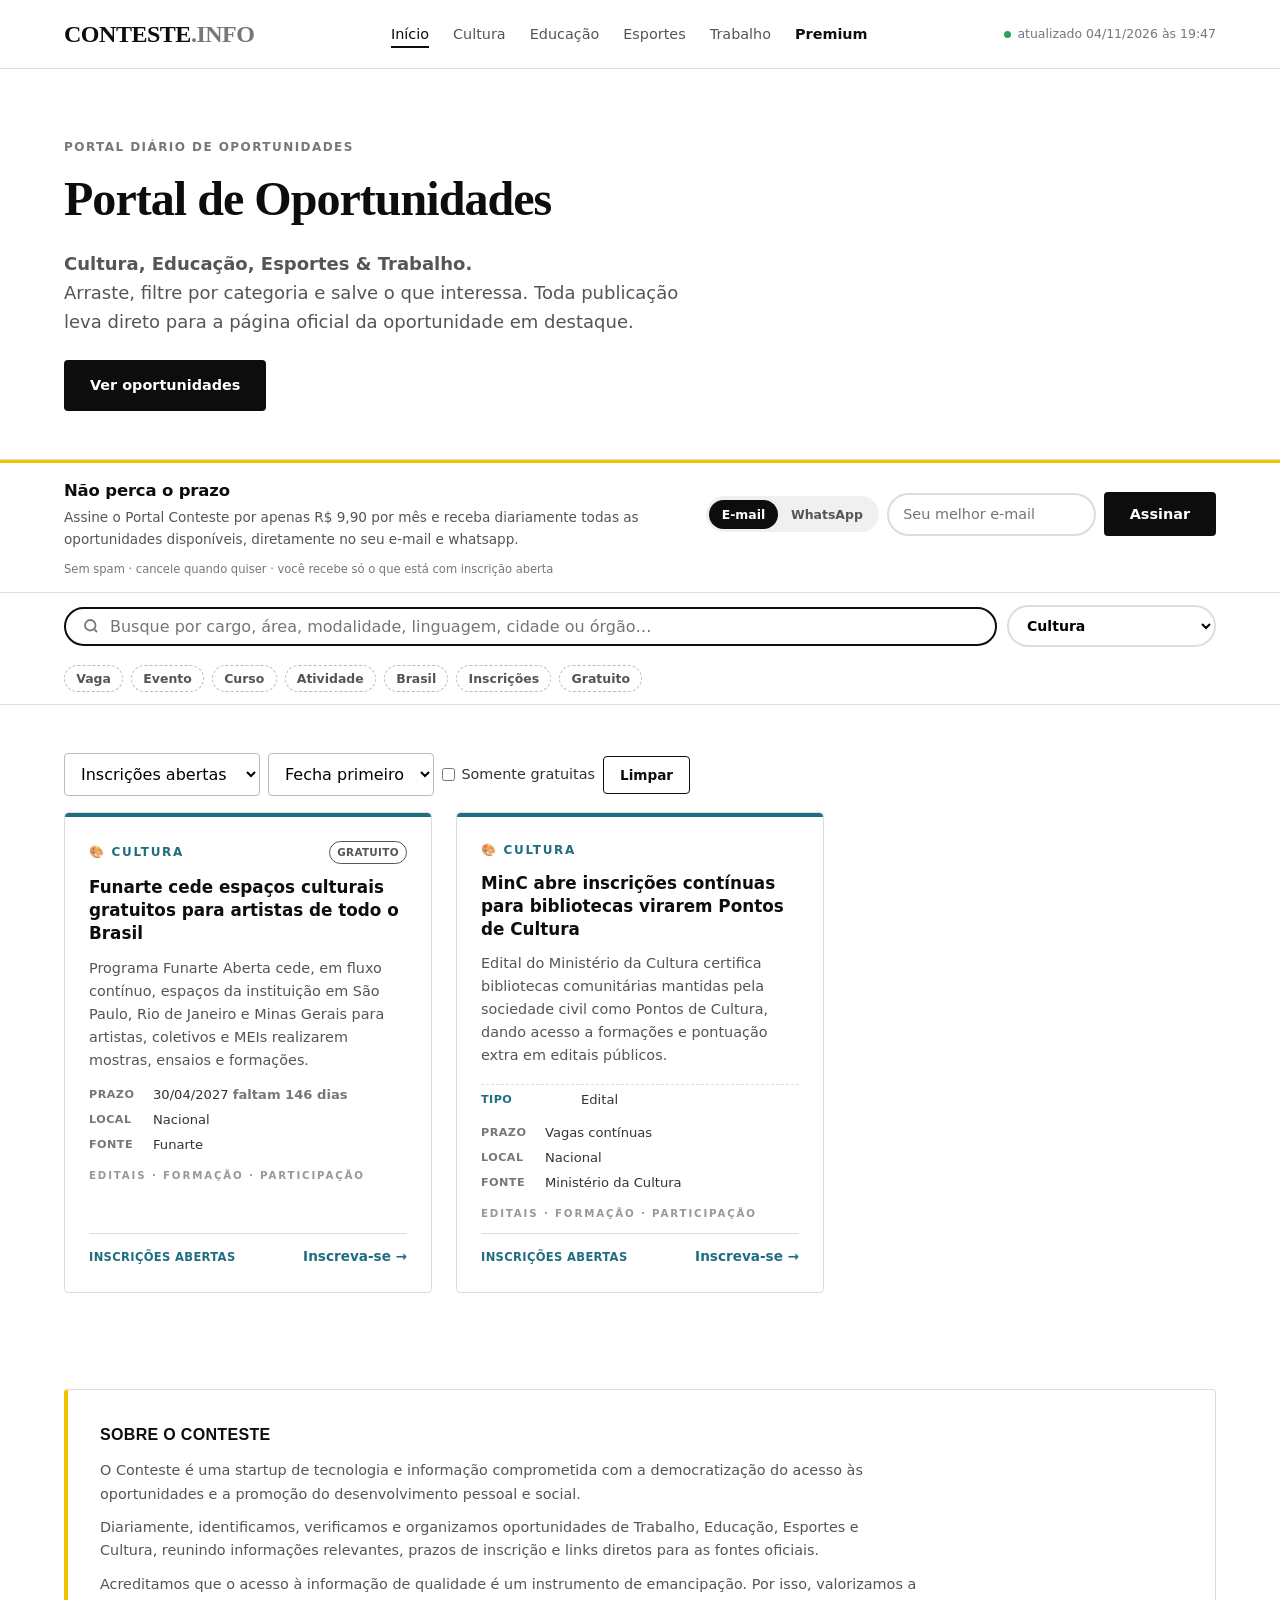
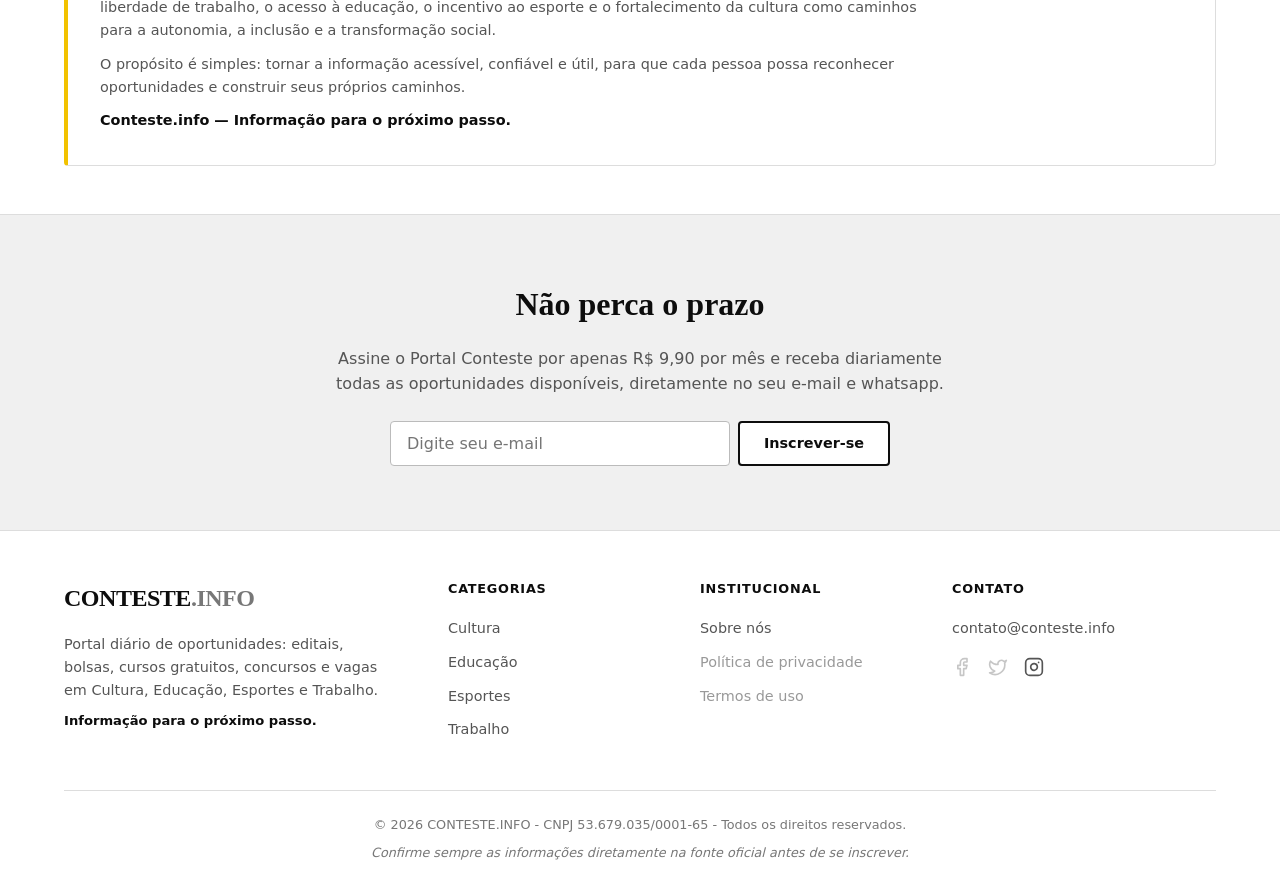
==== commit efaf1dcc: "Site v4: identidade visual das imagens (cores por area), pagina unica com busca e filtros, assinatur" ====
--- a/cultura.html
+++ b/cultura.html
@@ -4,115 +4,13 @@
     <meta charset="UTF-8">
     <meta name="viewport" content="width=device-width, initial-scale=1.0">
     <meta name="description" content="CONTESTE.INFO - Editais, bolsas e oficinas gratuitas de Cultura com inscrições abertas, atualizados diariamente.">
+    <meta http-equiv="refresh" content="0; url=index.html#cultura">
+    <meta name="robots" content="noindex, follow">
+    <link rel="canonical" href="https://conteste.info/">
     <title>Cultura - Inscrições Abertas | CONTESTE.INFO</title>
-    <link rel="canonical" href="https://conteste.info/cultura.html">
-    <meta property="og:type" content="website">
-    <meta property="og:url" content="https://conteste.info/cultura.html">
-    <meta property="og:site_name" content="CONTESTE.INFO">
-    <meta property="og:title" content="Cultura - Inscrições Abertas | CONTESTE.INFO">
-    <meta property="og:description" content="Editais, bolsas e oficinas gratuitas de Cultura com inscrições abertas.">
-    <meta property="og:locale" content="pt_BR">
-    <meta name="twitter:card" content="summary">
-    <meta name="twitter:title" content="Cultura - Inscrições Abertas | CONTESTE.INFO">
-    <meta name="twitter:description" content="Editais, bolsas e oficinas gratuitas de Cultura com inscrições abertas.">
-    <link rel="stylesheet" href="css/style.css?v=3.0.0">
-    <link rel="icon" type="image/svg+xml" href="assets/favicon.svg">
 </head>
-<body data-view="category" data-category="cultura">
-    <a class="sr-only" href="#oportunidades">Ir para as oportunidades</a>
-
-    <header class="header" id="header">
-        <div class="container">
-            <a href="index.html" class="logo">
-                <span class="logo-text">CONTESTE</span><span class="logo-dot">.INFO</span>
-            </a>
-            <button class="mobile-menu-btn" id="mobileMenuBtn" aria-label="Abrir menu" aria-expanded="false" aria-controls="nav">
-                <span></span><span></span><span></span>
-            </button>
-            <nav class="nav" id="nav" aria-label="Navegação principal">
-                <ul class="nav-list">
-                    <li><a href="index.html" class="nav-link">Início</a></li>
-                    <li><a href="cultura.html" class="nav-link active">Cultura</a></li>
-                    <li><a href="educacao.html" class="nav-link">Educação</a></li>
-                    <li><a href="esportes.html" class="nav-link">Esportes</a></li>
-                    <li><a href="trabalho.html" class="nav-link">Trabalho</a></li>
-                    <li><a href="index.html#planos" class="nav-link nav-link--premium">Premium</a></li>
-                </ul>
-            </nav>
-        </div>
-    </header>
-
-    <main>
-        <section class="page-head">
-            <div class="container">
-                <h1 class="page-title">Cultura</h1>
-                <p class="page-subtitle">Editais, bolsas, oficinas e formações culturais com inscrições abertas, atualizados todos os dias.</p>
-            </div>
-        </section>
-
-        <section class="sections" id="oportunidades">
-            <div class="container">
-                <div class="updated-bar" id="updatedBar"></div>
-                <div class="daybar" id="dayBar"></div>
-                <div class="filters" id="filters"></div>
-                <p class="results-info" id="resultsInfo"></p>
-                <div class="news-grid" id="listGrid"></div>
-                <div class="pagination" id="pagination"></div>
-            </div>
-        </section>
-
-        <section class="newsletter">
-            <div class="container">
-                <div class="newsletter-content">
-                    <h2 class="newsletter-title">Receba as oportunidades por e-mail</h2>
-                    <p class="newsletter-text">Cadastre-se para receber editais, bolsas e oficinas de Cultura com inscrições abertas.</p>
-                    <form class="newsletter-form" id="newsletterForm" method="post" target="_blank">
-                        <input type="email" name="email" class="newsletter-input" placeholder="Digite seu e-mail" required aria-label="Seu e-mail">
-                        <input type="hidden" name="embed" value="1">
-                        <button type="submit" class="btn btn-secondary">Inscrever-se</button>
-                    </form>
-                </div>
-            </div>
-        </section>
-    </main>
-
-    <footer class="footer">
-        <div class="container">
-            <div class="footer-grid">
-                <div class="footer-brand">
-                    <a href="index.html" class="logo"><span class="logo-text">CONTESTE</span><span class="logo-dot">.INFO</span></a>
-                    <p class="footer-description">Portal diário de oportunidades: editais, bolsas, cursos gratuitos, concursos e vagas em Cultura, Educação, Esportes e Trabalho.</p>
-                </div>
-                <div class="footer-links">
-                    <h2 class="footer-title">Categorias</h2>
-                    <ul>
-                        <li><a href="cultura.html">Cultura</a></li>
-                        <li><a href="educacao.html">Educação</a></li>
-                        <li><a href="esportes.html">Esportes</a></li>
-                        <li><a href="trabalho.html">Trabalho</a></li>
-                    </ul>
-                </div>
-                <div class="footer-links">
-                    <h2 class="footer-title">Institucional</h2>
-                    <ul>
-                        <li><a href="#">Sobre nós</a></li>
-                        <li><a href="#">Política de privacidade</a></li>
-                        <li><a href="#">Termos de uso</a></li>
-                    </ul>
-                </div>
-                <div class="footer-contact">
-                    <h2 class="footer-title">Contato</h2>
-                    <p><a href="mailto:contato@conteste.info">contato@conteste.info</a></p>
-                </div>
-            </div>
-            <div class="footer-bottom">
-                <p>&copy; 2026 CONTESTE.INFO - CNPJ 53.679.035/0001-65 - Todos os direitos reservados.</p>
-                <p class="footer-legal">Confirme sempre as informações diretamente na fonte oficial antes de se inscrever.</p>
-            </div>
-        </div>
-    </footer>
-
-    <script src="js/main.js?v=3.0.0"></script>
+<body>
+    <p>Redirecionando para <a href="index.html#cultura">as oportunidades de Cultura</a>&hellip;</p>
+    <script>location.replace('index.html#cultura');</script>
 </body>
 </html>
-
